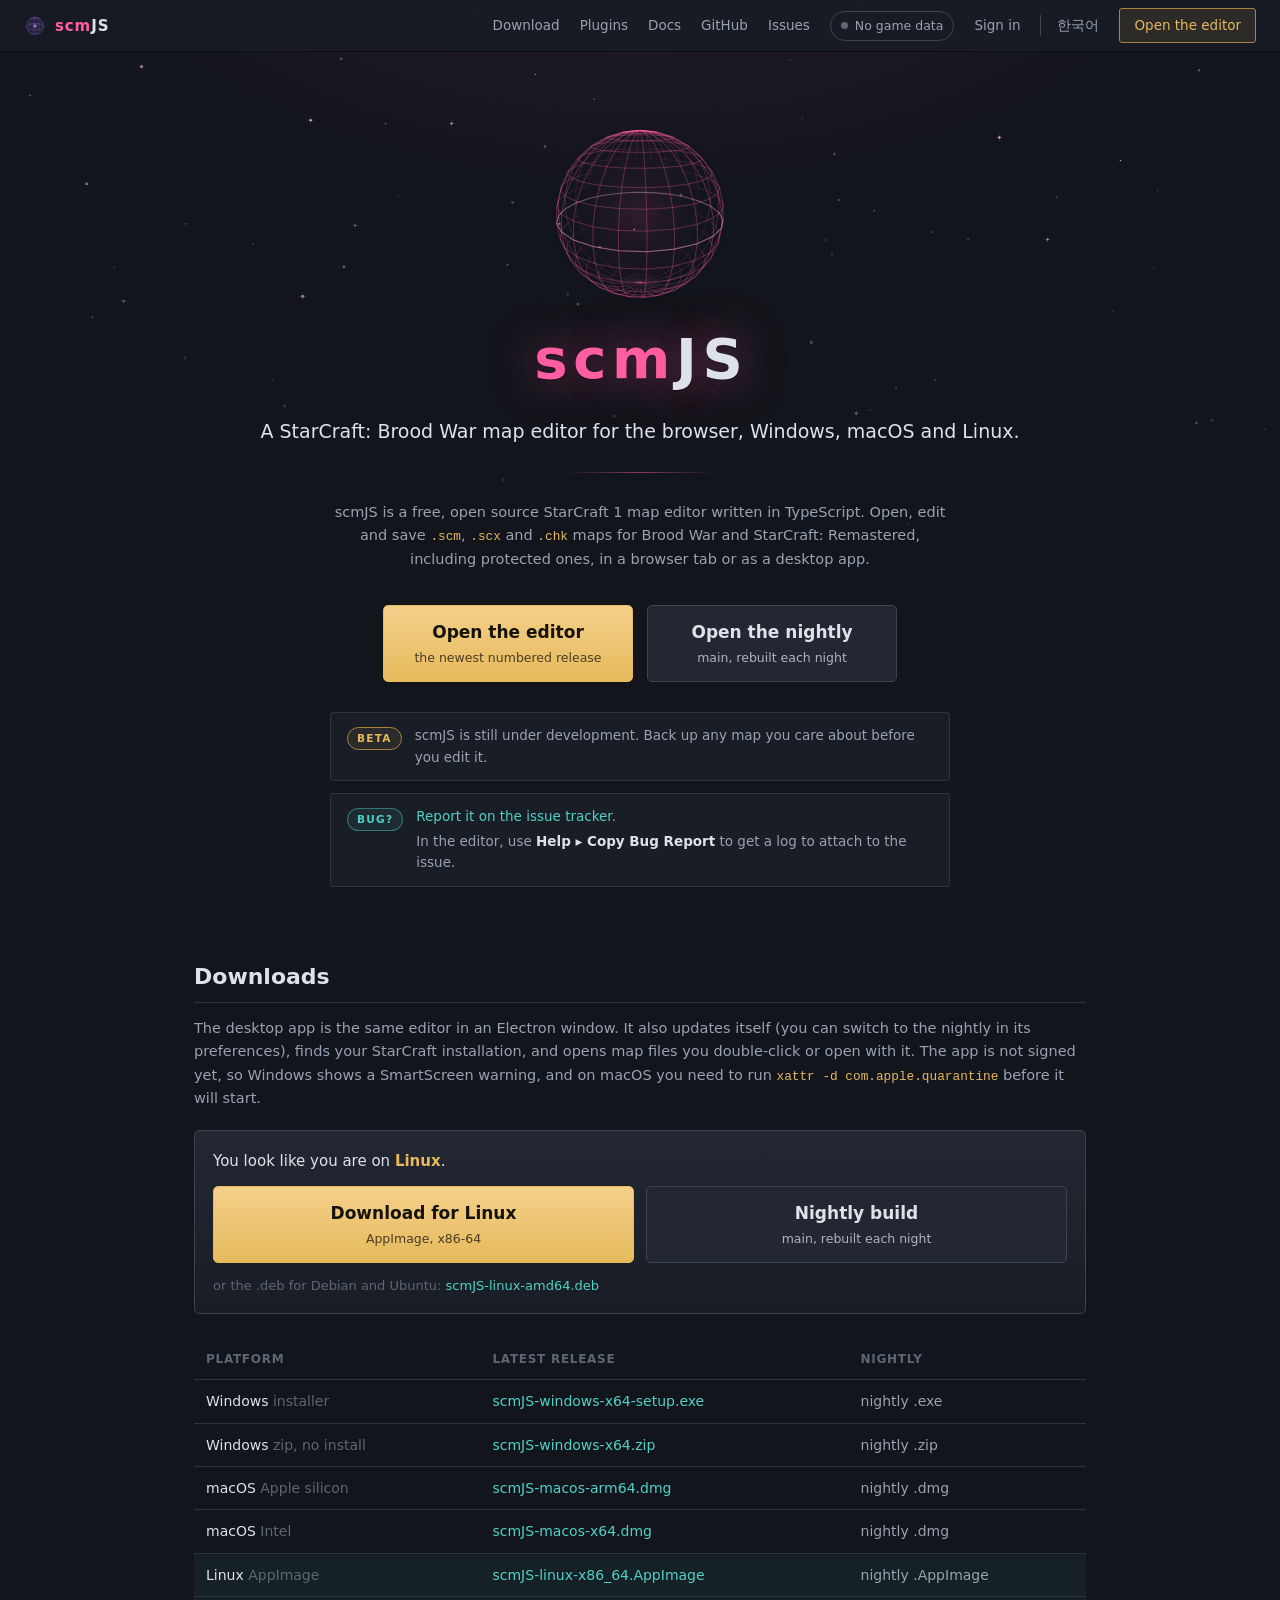
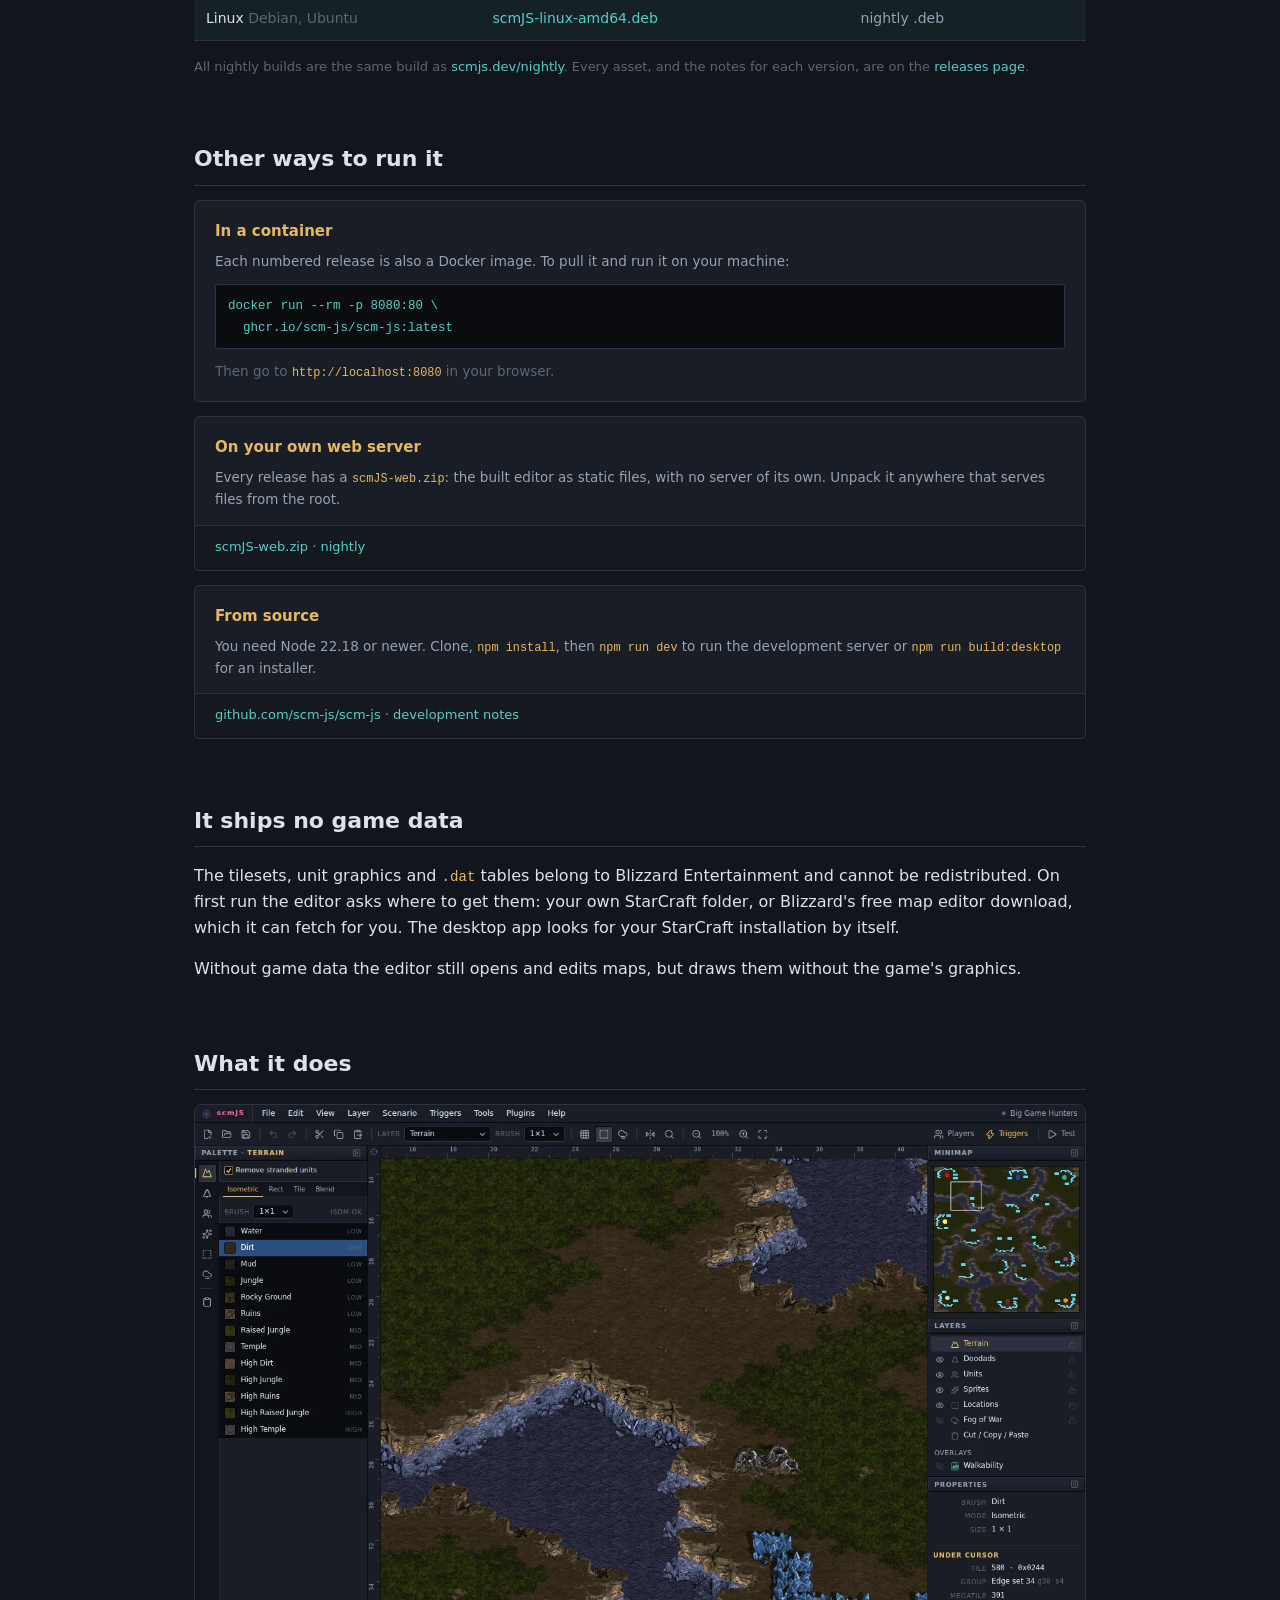
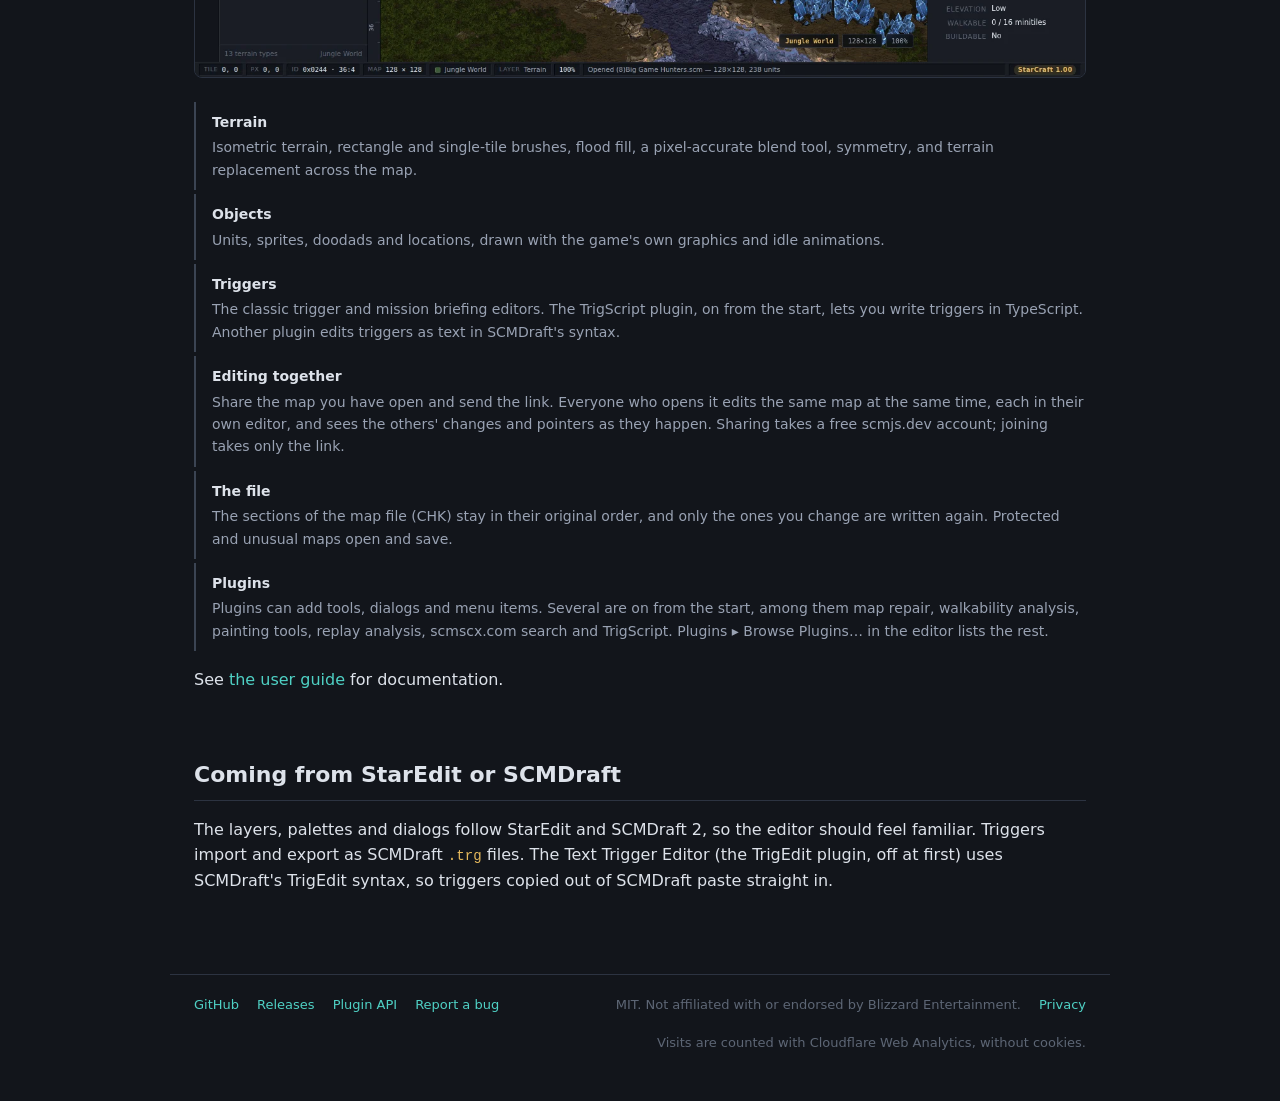
==== index.html @ ccb4b410 "Plugins page: current default list; close the bug note's span Co-Authored-By: Claude Opus 5.5 <norep" ====
<!doctype html>
<html lang="en">
  <head>
    <meta charset="utf-8" />
    <meta name="viewport" content="width=device-width, initial-scale=1" />
    <title>scmJS — StarCraft: Brood War map editor for the browser, Windows, macOS and Linux</title>
    <meta
      name="description"
      content="A free, open source StarCraft and Brood War map editor that runs in the browser and on Windows, macOS and Linux. Opens .scm, .scx and .chk files, including protected maps, and saves maps the game will play."
    />
    <link rel="canonical" href="https://scmjs.dev/" />
    <link rel="alternate" hreflang="en" href="https://scmjs.dev/" />
    <link rel="alternate" hreflang="ko" href="https://scmjs.dev/ko/" />
    <link rel="alternate" hreflang="x-default" href="https://scmjs.dev/" />
    <script src="lang.js" defer></script>
    <script src="header.js" defer></script>
    <link rel="icon" href="favicon.svg" type="image/svg+xml" />
    <link rel="stylesheet" href="styles.css" />
    <script src="globe.js" defer></script>
    <meta property="og:site_name" content="scmJS" />
    <meta property="og:title" content="scmJS — a StarCraft: Brood War map editor" />
    <meta
      property="og:description"
      content="A free, open source StarCraft and Brood War map editor, in the browser or as a desktop app for Windows, macOS and Linux."
    />
    <meta property="og:type" content="website" />
    <meta property="og:locale" content="en_US" />
    <meta property="og:locale:alternate" content="ko_KR" />
    <meta property="og:url" content="https://scmjs.dev/" />
    <meta property="og:image" content="https://scmjs.dev/images/og.jpg" />
    <meta property="og:image:width" content="1200" />
    <meta property="og:image:height" content="630" />
    <meta property="og:image:alt" content="The scmJS editor with a Jungle World map open: the terrain palette, the map, the minimap and the layer list." />
    <meta name="twitter:card" content="summary_large_image" />
    <script type="application/ld+json">
      {
        "@context": "https://schema.org",
        "@type": "SoftwareApplication",
        "name": "scmJS",
        "description": "A StarCraft and Brood War map editor that runs in the browser and on Windows, macOS and Linux.",
        "url": "https://scmjs.dev/",
        "applicationCategory": "DesignApplication",
        "operatingSystem": "Windows, macOS, Linux, Web browser",
        "downloadUrl": "https://scmjs.dev/#download",
        "installUrl": "https://scmjs.dev/editor/",
        "screenshot": "https://scmjs.dev/images/editor.webp",
        "license": "https://opensource.org/licenses/MIT",
        "isAccessibleForFree": true,
        "offers": { "@type": "Offer", "price": "0", "priceCurrency": "USD" },
        "sameAs": ["https://github.com/scm-js/scm-js"]
      }
    </script>
    <!-- Cloudflare Web Analytics: visits and referrers, no cookies. -->
    <script type="module" src="https://static.cloudflareinsights.com/beacon.min.js" data-cf-beacon='{"token": "4f6f300eb17c49e8b16331e1e96f6b2a"}'></script>
    <!-- Our own visit count: no cookies, no identifier (see privacy.html, section 1). -->
    <script defer src="/_e.js"></script>
  </head>
  <body>
    <!-- Shared with plugins.html and the two ko/ pages; keep the four in step. -->
    <nav class="topbar">
      <a class="topbar-mark" href="/">
        <img src="logo.svg" alt="" width="22" height="22" />
        <span>scm<span>JS</span></span>
      </a>
      <div class="topbar-links">
        <a href="#download">Download</a>
        <a href="plugins.html">Plugins</a>
        <a href="https://docs.scmjs.dev">Docs</a>
        <a class="topbar-github" href="https://github.com/scm-js/scm-js">GitHub</a>
        <a class="topbar-issues" href="https://github.com/scm-js/scm-js/issues">Issues</a>
        <a class="lang-switch" href="/ko/" lang="ko" hreflang="ko" data-lang="ko">한국어</a>
        <a class="topbar-cta" href="/editor/"
          >Open the editor</a
        >
      </div>
    </nav>
    <!-- The splash screen's drifting starfield, across the top of the page behind the mark and
         the wordmark; globe.js paints it into the same loop that turns the globe. -->
    <canvas class="stars" id="stars" hidden aria-hidden="true"></canvas>
    <header class="hero">
      <div class="globe">
        <!-- The About dialog's turning wireframe; globe.js swaps the flat mark out for it. -->
        <canvas id="globe" hidden aria-hidden="true"></canvas>
        <img
          class="globe-fallback"
          src="logo.svg"
          alt=""
          width="180"
          height="180"
        />
      </div>
      <p class="wordmark">scm<span>JS</span></p>

      <h1 class="tagline">
        A StarCraft: Brood War map editor for the browser, Windows, macOS and
        Linux.
      </h1>
      <div class="rule"></div>
      <p class="sub">
        scmJS is a free, open source StarCraft 1 map editor written in
        TypeScript. Open, edit and save <code>.scm</code>, <code>.scx</code>
        and <code>.chk</code> maps for Brood War and StarCraft: Remastered,
        including protected ones, in a browser tab or as a desktop app.
      </p>

      <div class="launch">
        <a class="btn primary" href="/editor/">
          <span class="btn-main">Open the editor</span>
          <span class="btn-note" id="stable-note"
            >the newest numbered release</span
          >
        </a>
        <a class="btn" href="https://scmjs.dev/nightly/">
          <span class="btn-main">Open the nightly</span>
          <span class="btn-note" id="nightly-note"
            >main, rebuilt each night</span
          >
        </a>
      </div>

      <p class="beta">
        <span class="beta-chip">Beta</span>
        scmJS is still under development. Back up any map you care about
        before you edit it.
      </p>

      <p class="beta bugs">
        <span class="beta-chip bugs-chip">Bug?</span>
        <span>
          <span class="bugs-lead"
            ><a href="https://github.com/scm-js/scm-js/issues/new"
              >Report it on the issue tracker</a
            >.</span
          >
          In the editor, use <strong>Help ▸ Copy Bug Report</strong> to get a log to attach to the issue.
        </span>
      </p>
    </header>

    <main>
      <section id="download">
        <h2>Downloads</h2>
        <p class="lede">
          The desktop app is the same editor in an Electron window. It also
          updates itself (you can switch to the nightly in its preferences),
          finds your StarCraft installation, and opens map files you
          double-click or open with it. The app is not signed yet, so Windows
          shows a SmartScreen warning, and on macOS you need to run
          <code>xattr -d com.apple.quarantine</code> before it will start.
        </p>

        <!-- globe.js aside, this is the one thing on the page JavaScript builds:
             the visitor's own platform is not knowable from the markup. -->
        <div class="pick" id="pick" hidden></div>

        <table class="downloads">
          <thead>
            <tr>
              <th>Platform</th>
              <th>
                Latest release<span class="col-when" id="col-stable"></span>
              </th>
              <th>Nightly<span class="col-when" id="col-nightly"></span></th>
            </tr>
          </thead>
          <tbody>
            <tr data-os="windows">
              <th scope="row">Windows <span class="dim">installer</span></th>
              <td>
                <a
                  href="https://github.com/scm-js/scm-js/releases/latest/download/scmJS-windows-x64-setup.exe"
                  >scmJS-windows-x64-setup.exe</a
                >
              </td>
              <td>
                <a
                  href="https://github.com/scm-js/scm-js/releases/download/nightly/scmJS-windows-x64-setup.exe"
                  >nightly .exe</a
                >
              </td>
            </tr>
            <tr data-os="windows">
              <th scope="row">
                Windows <span class="dim">zip, no install</span>
              </th>
              <td>
                <a
                  href="https://github.com/scm-js/scm-js/releases/latest/download/scmJS-windows-x64.zip"
                  >scmJS-windows-x64.zip</a
                >
              </td>
              <td>
                <a
                  href="https://github.com/scm-js/scm-js/releases/download/nightly/scmJS-windows-x64.zip"
                  >nightly .zip</a
                >
              </td>
            </tr>
            <tr data-os="macos">
              <th scope="row">macOS <span class="dim">Apple silicon</span></th>
              <td>
                <a
                  href="https://github.com/scm-js/scm-js/releases/latest/download/scmJS-macos-arm64.dmg"
                  >scmJS-macos-arm64.dmg</a
                >
              </td>
              <td>
                <a
                  href="https://github.com/scm-js/scm-js/releases/download/nightly/scmJS-macos-arm64.dmg"
                  >nightly .dmg</a
                >
              </td>
            </tr>
            <tr data-os="macos">
              <th scope="row">macOS <span class="dim">Intel</span></th>
              <td>
                <a
                  href="https://github.com/scm-js/scm-js/releases/latest/download/scmJS-macos-x64.dmg"
                  >scmJS-macos-x64.dmg</a
                >
              </td>
              <td>
                <a
                  href="https://github.com/scm-js/scm-js/releases/download/nightly/scmJS-macos-x64.dmg"
                  >nightly .dmg</a
                >
              </td>
            </tr>
            <tr data-os="linux">
              <th scope="row">Linux <span class="dim">AppImage</span></th>
              <td>
                <a
                  href="https://github.com/scm-js/scm-js/releases/latest/download/scmJS-linux-x86_64.AppImage"
                  >scmJS-linux-x86_64.AppImage</a
                >
              </td>
              <td>
                <a
                  href="https://github.com/scm-js/scm-js/releases/download/nightly/scmJS-linux-x86_64.AppImage"
                  >nightly .AppImage</a
                >
              </td>
            </tr>
            <tr data-os="linux">
              <th scope="row">Linux <span class="dim">Debian, Ubuntu</span></th>
              <td>
                <a
                  href="https://github.com/scm-js/scm-js/releases/latest/download/scmJS-linux-amd64.deb"
                  >scmJS-linux-amd64.deb</a
                >
              </td>
              <td>
                <a
                  href="https://github.com/scm-js/scm-js/releases/download/nightly/scmJS-linux-amd64.deb"
                  >nightly .deb</a
                >
              </td>
            </tr>
          </tbody>
        </table>

        <p class="note">
          All nightly builds are the same build as
          <a href="https://scmjs.dev/nightly/">scmjs.dev/nightly</a
          >. Every asset, and the notes for each version, are on the
          <a href="https://github.com/scm-js/scm-js/releases">releases page</a>.
        </p>
      </section>

      <section id="other">
        <h2>Other ways to run it</h2>
        <div class="cards">
          <article class="card">
            <div class="card-main">
              <h3>In a container</h3>
              <p>
                Each numbered release is also a Docker image. To pull it and
                run it on your machine:
              </p>
              <pre><code>docker run --rm -p 8080:80 \
  ghcr.io/scm-js/scm-js:latest</code></pre>
              <p class="dim">
                Then go to <code>http://localhost:8080</code> in your browser.
              </p>
            </div>
          </article>
          <article class="card">
            <div class="card-main">
              <h3>On your own web server</h3>
              <p>
                Every release has a <code>scmJS-web.zip</code>: the built
                editor as static files, with no server of its own. Unpack it
                anywhere that serves files from the root.
              </p>
            </div>
            <div class="card-aside">
              <p>
                <a
                  href="https://github.com/scm-js/scm-js/releases/latest/download/scmJS-web.zip"
                  >scmJS-web.zip</a
                >
                ·
                <a
                  href="https://github.com/scm-js/scm-js/releases/download/nightly/scmJS-web.zip"
                  >nightly</a
                >
              </p>
            </div>
          </article>
          <article class="card">
            <div class="card-main">
              <h3>From source</h3>
              <p>
                You need Node 22.18 or newer. Clone, <code>npm install</code>,
                then <code>npm run dev</code> to run the development server or
                <code>npm run build:desktop</code> for an installer.
              </p>
            </div>
            <div class="card-aside">
              <p>
                <a href="https://github.com/scm-js/scm-js"
                  >github.com/scm-js/scm-js</a
                >
                ·
                <a href="https://docs.scmjs.dev/development/"
                  >development notes</a
                >
              </p>
            </div>
          </article>
        </div>
      </section>

      <section id="graphics">
        <h2>It ships no game data</h2>
        <p>
          The tilesets, unit graphics and <code>.dat</code> tables belong to
          Blizzard Entertainment and cannot be redistributed. On first run the
          editor asks where to get them: your own StarCraft folder, or
          Blizzard's free map editor download, which it can fetch for you. The
          desktop app looks for your StarCraft installation by itself.
        </p>
        <p>
          Without game data the editor still opens and edits maps, but
          draws them without the game's graphics.
        </p>
      </section>

      <section id="what">
        <h2>What it does</h2>
        <figure class="shot">
          <img
            src="images/editor.webp"
            alt="The scmJS editor with Big Game Hunters open on the Terrain layer: the terrain palette on the left, the map in the middle, the minimap, layer list and properties on the right."
            width="1400"
            height="900"
            loading="lazy"
          />
        </figure>
        <ul class="features">
          <li>
            <strong>Terrain</strong> Isometric terrain, rectangle and
            single-tile brushes, flood fill, a pixel-accurate blend tool,
            symmetry, and terrain replacement across the map.
          </li>
          <li>
            <strong>Objects</strong> Units, sprites, doodads and locations,
            drawn with the game's own graphics and idle animations.
          </li>
          <li>
            <strong>Triggers</strong> The classic trigger and mission briefing
            editors. The TrigScript plugin, on from the start, lets you write
            triggers in TypeScript. Another plugin edits triggers as text in
            SCMDraft's syntax.
          </li>
          <li>
            <strong>Editing together</strong> Share the map you have open and
            send the link. Everyone who opens it edits the same map at the same
            time, each in their own editor, and sees the others' changes and
            pointers as they happen. Sharing takes a free scmjs.dev account;
            joining takes only the link.
          </li>
          <li>
            <strong>The file</strong> The sections of the map file (CHK) stay
            in their original order, and only the ones you change are written
            again. Protected and unusual maps open and save.
          </li>
          <li>
            <strong>Plugins</strong> Plugins can add tools, dialogs and menu
            items. Several are on from the start, among them map repair,
            walkability analysis, painting tools, replay analysis, scmscx.com
            search and TrigScript. Plugins ▸ Browse Plugins… in the editor
            lists the rest.
          </li>
        </ul>
        <p>
          See <a href="https://docs.scmjs.dev/guide/">the user guide</a>
          for documentation.
        </p>
      </section>

      <section id="coming-from">
        <h2>Coming from StarEdit or SCMDraft</h2>
        <p>
          The layers, palettes and dialogs follow StarEdit and SCMDraft 2, so
          the editor should feel familiar. Triggers import and export as
          SCMDraft <code>.trg</code> files. The Text Trigger Editor (the
          TrigEdit plugin, off at first) uses SCMDraft's TrigEdit syntax, so
          triggers copied out of SCMDraft paste straight in.
        </p>
      </section>
    </main>

    <footer>
      <a href="https://github.com/scm-js/scm-js">GitHub</a>
      <a href="https://github.com/scm-js/scm-js/releases">Releases</a>
      <a href="https://docs.scmjs.dev/api/">Plugin API</a>
      <a href="https://github.com/scm-js/scm-js/issues">Report a bug</a>
      <span class="dim"
        >MIT. Not affiliated with or endorsed by Blizzard Entertainment.</span
      >
      <a href="privacy.html">Privacy</a>
      <span class="dim">Visits are counted with Cloudflare Web Analytics, without cookies.</span>
    </footer>

    <script>
      // Three enhancements over markup that already works without them: the card offering the
      // visitor's own platform, the version and date beside the launch buttons, and the matching
      // rows marked in the table. Everything below is allowed to fail — the releases API is 60
      // requests an hour per IP for anonymous callers, and every link on this page is a plain
      // href that never needs it.
      (function () {
        var STABLE =
          "https://github.com/scm-js/scm-js/releases/latest/download/";
        var NIGHTLY =
          "https://github.com/scm-js/scm-js/releases/download/nightly/";

        // One recommended file per platform with the other build of the same release beside it;
        // the table under the card stays the full list.
        var PLATFORMS = {
          windows: {
            name: "Windows",
            file: "scmJS-windows-x64-setup.exe",
            what: "installer, 64-bit",
            alt: {
              text: "or the zip that needs no installing",
              file: "scmJS-windows-x64.zip",
            },
          },
          macos: {
            name: "macOS",
            file: "scmJS-macos-arm64.dmg",
            what: "Apple silicon",
            alt: {
              text: "or the build for an Intel Mac",
              file: "scmJS-macos-x64.dmg",
            },
          },
          linux: {
            name: "Linux",
            file: "scmJS-linux-x86_64.AppImage",
            what: "AppImage, x86-64",
            alt: {
              text: "or the .deb for Debian and Ubuntu",
              file: "scmJS-linux-amd64.deb",
            },
          },
        };

        function platform() {
          var p =
            (navigator.userAgentData && navigator.userAgentData.platform) ||
            navigator.platform ||
            "";
          var ua = navigator.userAgent || "";
          if (/win/i.test(p) || /Windows/.test(ua)) return "windows";
          if (/mac/i.test(p) || /Mac OS X/.test(ua))
            return /iPhone|iPad/.test(ua) ? null : "macos";
          if (/linux/i.test(p) || /Linux/.test(ua))
            return /Android/.test(ua) ? null : "linux";
          return null;
        }

        var os = platform();
        var card = document.getElementById("pick");
        var spec = os && PLATFORMS[os];

        function draw() {
          card.innerHTML =
            '<div class="pick-head">You look like you are on <strong>' +
            spec.name +
            "</strong>.</div>" +
            '<div class="pick-actions">' +
            '<a class="btn primary" href="' +
            STABLE +
            spec.file +
            '"><span class="btn-main">Download for ' +
            spec.name +
            '</span><span class="btn-note" id="pick-stable-note">' +
            spec.what +
            "</span></a>" +
            '<a class="btn" href="' +
            NIGHTLY +
            spec.file +
            '"><span class="btn-main">Nightly build</span>' +
            '<span class="btn-note" id="pick-nightly-note">main, rebuilt each night</span></a>' +
            "</div>" +
            '<p class="pick-alt">' +
            spec.alt.text +
            ': <a href="' +
            STABLE +
            spec.alt.file +
            '">' +
            spec.alt.file +
            "</a></p>";
          card.hidden = false;
        }

        if (spec) {
          draw();
          var rows = document.querySelectorAll("tr[data-os='" + os + "']");
          for (var i = 0; i < rows.length; i++) rows[i].classList.add("mine");

          // An Intel Mac and an Apple silicon one report the same platform string; only Chromium
          // will say which, and only when asked for it. Safari cannot, so the default stays the
          // Apple silicon build with the Intel one named beside it.
          if (
            os === "macos" &&
            navigator.userAgentData &&
            navigator.userAgentData.getHighEntropyValues
          ) {
            navigator.userAgentData
              .getHighEntropyValues(["architecture"])
              .then(function (hints) {
                if (hints.architecture !== "x86") return;
                spec = {
                  name: "macOS",
                  file: "scmJS-macos-x64.dmg",
                  what: "Intel",
                  alt: {
                    text: "or the build for Apple silicon",
                    file: "scmJS-macos-arm64.dmg",
                  },
                };
                draw();
                version();
              })
              .catch(function () {});
          }
        }

        function note(id, text) {
          var n = document.getElementById(id);
          if (n) n.textContent = text;
        }

        function date(when) {
          return new Date(when).toLocaleDateString(undefined, {
            year: "numeric",
            month: "short",
            day: "numeric",
          });
        }

        // A numbered release is published once, so `published_at` is its date. The nightly
        // is one long-lived release whose assets are replaced in place, which leaves
        // `published_at` frozen at the day the tag was first cut — the newest asset upload
        // is the only field that moves with the build.
        function built(rel) {
          var newest = 0;
          (rel.assets || []).forEach(function (a) {
            var t = Date.parse(a.updated_at || a.created_at);
            if (t > newest) newest = t;
          });
          return newest || rel.published_at;
        }

        function release(ref) {
          return fetch(
            "https://api.github.com/repos/scm-js/scm-js/releases/" + ref,
          ).then(function (r) {
            return r.ok ? r.json() : Promise.reject(r.status);
          });
        }

        var latest = release("latest");
        var nightly = release("tags/nightly");

        function version() {
          latest
            .then(function (rel) {
              note(
                "stable-note",
                rel.tag_name + " · " + date(rel.published_at),
              );
              note("col-stable", rel.tag_name + " · " + date(rel.published_at));
              if (spec)
                note("pick-stable-note", rel.tag_name + " · " + spec.what);
            })
            .catch(function () {
              /* the buttons already say what they are */
            });
          nightly
            .then(function (rel) {
              note("nightly-note", "built " + date(built(rel)));
              note("pick-nightly-note", "built " + date(built(rel)));
              note("col-nightly", "built " + date(built(rel)));
            })
            .catch(function () {});
        }

        version();
      })();
    </script>
  </body>
</html>
---- styles.css ----
/* The editor's own dark console palette (scm-js/scm-js, src/styles/tokens.css): StarCraft's
   gold and teal as the two accents, with the app mark's violet kept for the mark itself. */

:root {
  --bg-0: #0a0c10;
  --bg-1: #12151b;
  --bg-2: #191d25;
  --bg-3: #222732;
  --bg-4: #2b313e;
  --border: #2c3341;
  --border-strong: #3b4453;
  --text: #dde2ea;
  --text-dim: #99a2b3;
  --text-faint: #5d6675;
  --text-inverse: #16130a;
  --gold: #e6b95c;
  --gold-hi: #f4d08a;
  --gold-dim: #a9853c;
  --teal: #4fd1c5;
  --violet: #a06cf0;
  --font-ui: "Inter", "Segoe UI", system-ui, -apple-system, Roboto, Helvetica, Arial, sans-serif;
  --font-mono: "Cascadia Mono", "JetBrains Mono", ui-monospace, Consolas, Menlo, monospace;
  --radius: 3px;
  --radius-lg: 5px;
  --wrap: 940px;
  color-scheme: dark;
}

* { box-sizing: border-box; }

body {
  margin: 0;
  background: var(--bg-1);
  color: var(--text);
  font: 16px/1.6 var(--font-ui);
  /* The splash screen's own pink glow, once, behind the mark — the app is deliberately
     off-theme there and in the About dialog, and the mark on this page is that same drawing. */
  background-image: radial-gradient(900px 520px at 50% -160px, rgba(255, 95, 162, 0.11), transparent 70%);
  background-repeat: no-repeat;
}

code { font-family: var(--font-mono); font-size: 0.88em; color: var(--gold); }
a { color: var(--teal); text-decoration: none; }
a:hover { text-decoration: underline; }

/* ── hero ───────────────────────────────────────────────── */

/* The splash screen's own starfield (drawStars in the editor's starfield.ts), drifting behind the
   mark and the wordmark. Full viewport width rather than a child of the 940px .hero, so the field
   has no visible edges, and masked away well before the launch buttons: the sky belongs to the
   hero, not behind the downloads table. The pink glow on body sits under it and is what a reader
   with no JavaScript gets on its own. */
.stars {
  position: absolute;
  top: 0;
  left: 0;
  width: 100%;
  height: 560px;
  pointer-events: none;
  -webkit-mask-image: linear-gradient(180deg, #000 42%, transparent 100%);
  mask-image: linear-gradient(180deg, #000 42%, transparent 100%);
}

/* The sky is positioned and the hero is not, so without a layer of its own the hero's text would
   be painted under it rather than over. */
.hero {
  position: relative;
  z-index: 1;
  max-width: var(--wrap);
  margin: 0 auto;
  padding: 72px 24px 8px;
  text-align: center;
}

/* The canvas paints its own halo (drawSphereGlow); the flat mark, which is only there until
   globe.js runs or for a reader with no JavaScript, needs one from CSS. */
.globe canvas,
.globe img {
  display: block;
  margin: 0 auto;
  width: 180px;
  height: 180px;
}
.globe img { filter: drop-shadow(0 0 34px rgba(255, 95, 162, 0.35)); }

/* The About dialog's wordmark (.about-app-name in the editor's dialogs.css): pink "scm", the
   chrome's own colour for "JS", and its three-layer glow with the radii scaled for 56px from
   the 30px it is drawn at there. The one departure is the tracking: the dialog's 0.14em is
   drawn at 30px inside a narrow frame, and at 56px across a wide page the same figure reads
   as gappy, so it comes down to 0.10em. Letter-spacing is added after the last letter too, so
   a centred line sits half of it to the left; the indent puts that back. The home page draws it
   as .wordmark, a paragraph, so that its h1 can be the line that says what the editor is. */
h1,
.wordmark {
  margin: 10px 0 0;
  text-indent: 0.05em;
  font-size: 56px;
  font-weight: 800;
  letter-spacing: 0.10em;
  color: #ff5fa2;
  text-shadow:
    0 0 44px rgba(255, 95, 162, 0.5),
    0 0 110px rgba(255, 95, 162, 0.15),
    0 1px 0 rgba(0, 0, 0, 0.6);
}
h1 span,
.wordmark span { color: var(--text); }

/* .about-rule from the editor's dialogs.css — the same fading pink hairline, widened from its
   80px in proportion to the type it sits under. The bottom margin collapses against the
   tagline's 12px top margin, so the figure below is the gap you get, not an addition to it. */
.rule {
  width: 150px;
  height: 1px;
  margin: 26px auto 28px;
  background: linear-gradient(90deg, transparent, rgba(255, 95, 162, 0.5), transparent);
}

.tagline {
  margin: 12px auto 0;
  /* Room for the home page's one-line description (about 760px at 19px), with some to spare
     for a wider system font. */
  max-width: 820px;
  font-size: 19px;
  color: var(--text);
}
/* The home page's h1, so none of the wordmark's h1 look. */
.hero h1.tagline {
  font-weight: 400;
  line-height: inherit;
  letter-spacing: normal;
  text-indent: 0;
  text-shadow: none;
}

.shot { margin: 0 0 24px; }
.shot img {
  display: block;
  width: 100%;
  height: auto;
  border: 1px solid var(--border);
  border-radius: 8px;
}

.sub {
  margin: 14px auto 0;
  max-width: 620px;
  font-size: 14.5px;
  color: var(--text-dim);
}

.launch {
  display: flex;
  flex-wrap: wrap;
  gap: 14px;
  justify-content: center;
  margin: 34px 0 0;
}

.btn {
  display: block;
  min-width: 250px;
  padding: 13px 26px;
  border: 1px solid var(--border-strong);
  border-radius: var(--radius-lg);
  background: var(--bg-3);
  color: var(--text);
  text-align: center;
}
.btn:hover { background: var(--bg-4); text-decoration: none; }

.btn.primary {
  border-color: var(--gold);
  background: linear-gradient(180deg, var(--gold-hi), var(--gold));
  color: var(--text-inverse);
}
.btn.primary:hover { background: var(--gold-hi); }

.btn-main { display: block; font-size: 17px; font-weight: 600; }
.btn-note { display: block; margin-top: 2px; font-size: 12.5px; opacity: 0.75; }

/* Not a warning: the chip says what the thing is, and the box is the same quiet panel the
   cards below use. Nothing on the page is coloured for alarm. */
.beta {
  display: flex;
  align-items: flex-start;
  gap: 13px;
  margin: 30px auto 0;
  max-width: 620px;
  padding: 12px 16px;
  border: 1px solid var(--border);
  border-radius: var(--radius);
  background: var(--bg-2);
  font-size: 13.5px;
  color: var(--text-dim);
  text-align: left;
}
/* The menu paths a bug report is collected from, lifted out of the dimmed prose around them. */
.beta strong { color: var(--text); font-weight: 600; }

/* The same banner one step quieter, on its own line under the beta notice: teal rather than
   gold, because it asks for something instead of warning about something. */
.beta.bugs { margin-top: 12px; }
/* The ask on its own line, the collecting instructions under it. */
.bugs-lead { display: block; margin-bottom: 3px; }
.beta-chip.bugs-chip {
  border-color: rgba(79, 209, 197, 0.45);
  background: rgba(79, 209, 197, 0.08);
  color: var(--teal);
}

.beta-chip {
  flex: none;
  margin-top: 2px;
  padding: 2px 9px;
  border: 1px solid var(--gold-dim);
  border-radius: 999px;
  background: rgba(230, 185, 92, 0.08);
  color: var(--gold);
  font-size: 10.5px;
  font-weight: 700;
  letter-spacing: 0.12em;
  text-transform: uppercase;
}

/* ── top bar ────────────────────────────────────────────── */

/* The editor's own menu bar: --bg-2 raised a step above the page, a --bg-0 hairline under it
   and a highlight along the top edge. Translucent because it is sticky — the hero's glow and
   the page keep showing through it — with the solid colour underneath for a browser with no
   backdrop-filter. */
.topbar {
  position: sticky;
  top: 0;
  z-index: 10;
  display: flex;
  align-items: center;
  gap: 18px;
  padding: 0 24px;
  height: 52px;
  background: var(--bg-2);
  background: rgba(25, 29, 37, 0.82);
  backdrop-filter: blur(12px) saturate(130%);
  -webkit-backdrop-filter: blur(12px) saturate(130%);
  border-bottom: 1px solid var(--bg-0);
  box-shadow: 0 1px 0 var(--line-hi) inset;
}
.topbar-mark {
  display: flex;
  align-items: center;
  gap: 9px;
  color: #ff5fa2;
  font-size: 15px;
  font-weight: 700;
  letter-spacing: 0.06em;
}
.topbar-mark:hover { text-decoration: none; }
.topbar-mark span span { color: var(--text); }
.topbar-links {
  display: flex;
  align-items: center;
  gap: 20px;
  margin-left: auto;
  font-size: 13.5px;
}
.topbar-links a { color: var(--text-dim); }
.topbar-links a:hover { color: var(--text); text-decoration: none; }
.topbar-links a.is-here { color: var(--gold); }
.topbar-cta {
  padding: 6px 14px;
  white-space: nowrap;
  border: 1px solid var(--gold-dim);
  border-radius: var(--radius);
  background: rgba(230, 185, 92, 0.1);
  color: var(--gold) !important;
}
.topbar-cta:hover { background: rgba(230, 185, 92, 0.18); }

/* ── plugins page ───────────────────────────────────────── */

.page-head { margin-top: 48px; }
.page-title {
  margin: 0 0 12px;
  font-size: 34px;
  font-weight: 650;
  letter-spacing: -0.01em;
  color: var(--text);
}
.page-head .lede { max-width: 720px; font-size: 15px; }

.plugin-list {
  display: grid;
  grid-template-columns: repeat(auto-fill, minmax(330px, 1fr));
  gap: 14px;
}
.plugin {
  display: flex;
  flex-direction: column;
  padding: 16px 18px 0;
  border: 1px solid var(--border);
  border-radius: var(--radius-lg);
  background: var(--bg-2);
  font-size: 13.5px;
  color: var(--text-dim);
}
/* The five a fresh editor already has, marked the way the editor marks them. */
.plugin.is-default { border-color: var(--border-strong); }
.plugin.is-default .pl-badge { border-color: var(--gold-dim); color: var(--gold); }
.plugin > p { margin: 0 0 14px; flex: 1; }
.pl-head { display: flex; align-items: center; gap: 11px; margin-bottom: 10px; }
.pl-icon { width: 26px; height: 26px; flex: none; }
.pl-emoji { font-size: 21px; line-height: 26px; text-align: center; }
.pl-name { min-width: 0; }
.pl-name h3 { margin: 0; font-size: 15px; color: var(--text); }
.pl-version { font-size: 11.5px; color: var(--text-faint); }
.pl-badge {
  flex: none;
  margin-left: auto;
  padding: 2px 8px;
  border: 1px solid var(--border-strong);
  border-radius: 999px;
  color: var(--text-faint);
  font-size: 10px;
  font-weight: 700;
  letter-spacing: 0.08em;
  text-transform: uppercase;
}
.pl-foot {
  display: flex;
  align-items: center;
  gap: 12px;
  margin: 0 -18px;
  padding: 9px 18px 10px;
  border-top: 1px solid var(--border);
  background: rgba(0, 0, 0, 0.18);
  border-radius: 0 0 var(--radius-lg) var(--radius-lg);
  font-size: 12px;
}
.pl-tags { display: flex; flex-wrap: wrap; gap: 6px; min-width: 0; }
.pl-tag {
  padding: 1px 7px;
  border: 1px solid var(--border);
  border-radius: 999px;
  color: var(--text-faint);
  font-size: 10.5px;
}
.pl-links { margin-left: auto; white-space: nowrap; }

/* ── sections ───────────────────────────────────────────── */

main { max-width: var(--wrap); margin: 0 auto; padding: 0 24px; }

section { margin: 64px 0; }

h2 {
  margin: 0 0 14px;
  padding-bottom: 8px;
  border-bottom: 1px solid var(--border);
  font-size: 22px;
  font-weight: 600;
}

h3 { margin: 0 0 8px; font-size: 15px; font-weight: 600; color: var(--gold); }

.lede { margin: 0 0 20px; color: var(--text-dim); font-size: 14.5px; }
.note { margin: 16px 0 0; color: var(--text-faint); font-size: 13px; }
.dim { color: var(--text-faint); font-weight: 400; }

/* ── downloads ──────────────────────────────────────────── */

/* The card the script builds for the visitor's own platform. It reuses the hero's .btn, so
   the primary download here and "Open the editor" up there are visibly the same offer. */
.pick {
  margin: 0 0 26px;
  padding: 18px 18px 16px;
  border: 1px solid var(--border-strong);
  border-radius: var(--radius-lg);
  background: linear-gradient(180deg, var(--bg-3), var(--bg-2));
}
.pick-head { margin-bottom: 13px; font-size: 15px; color: var(--text); }
.pick-head strong { color: var(--gold); font-weight: 600; }
.pick-actions { display: flex; flex-wrap: wrap; gap: 12px; }
.pick-actions .btn { min-width: 230px; flex: 1 1 230px; }
.pick-alt { margin: 13px 0 0; font-size: 13px; color: var(--text-faint); }

.downloads {
  width: 100%;
  border-collapse: collapse;
  font-size: 14px;
}
.downloads th,
.downloads td {
  padding: 10px 12px;
  border-bottom: 1px solid var(--border);
  text-align: left;
  vertical-align: baseline;
}
.downloads thead th {
  color: var(--text-faint);
  font-size: 12px;
  font-weight: 600;
  text-transform: uppercase;
  letter-spacing: 0.06em;
}
/* What each column is currently offering, under its heading. Empty until the releases API
   answers, and in its own case rather than the heading's capitals. */
.col-when {
  display: block;
  margin-top: 3px;
  color: var(--text-dim);
  font-size: 11.5px;
  font-weight: 400;
  letter-spacing: 0;
  text-transform: none;
}
.col-when:empty { display: none; }
.downloads tbody th { font-weight: 500; white-space: nowrap; }
.downloads td:last-child a { color: var(--text-dim); }
.downloads tr.mine { background: rgba(79, 209, 197, 0.06); }
.downloads tr.mine tbody th { color: var(--text); }

/* ── cards ──────────────────────────────────────────────── */

/* Stacked, one card per row. Each is a heading and its explanation on the left with the
   command or the links on the right, so a full-width card is not a mostly empty band. */
.cards {
  display: flex;
  flex-direction: column;
  gap: 14px;
}

.card {
  padding: 18px 20px;
  border: 1px solid var(--border);
  border-radius: var(--radius-lg);
  background: var(--bg-2);
  font-size: 13.5px;
  color: var(--text-dim);
}
.card h3 { margin: 0 0 8px; }
.card p { margin: 0 0 10px; }
.card p:last-child { margin-bottom: 0; }
.card pre { margin: 12px 0; }
/* The links and file names sit along the bottom of the card, under a hairline, rather than in
   a second column beside the prose. */
.card-aside {
  margin: 14px -20px -18px;
  padding: 11px 20px 12px;
  border-top: 1px solid var(--border);
  background: rgba(0, 0, 0, 0.18);
  border-radius: 0 0 var(--radius-lg) var(--radius-lg);
  font-size: 13px;
}
.card-aside p { margin: 0; }

pre {
  margin: 0 0 10px;
  padding: 10px 12px;
  overflow-x: auto;
  border: 1px solid var(--border);
  border-radius: var(--radius);
  background: var(--bg-0);
}
pre code { color: var(--teal); font-size: 12.5px; }

/* ── features ───────────────────────────────────────────── */

.features { margin: 0; padding: 0; list-style: none; }
.features li {
  padding: 9px 0 9px 16px;
  border-left: 2px solid var(--border-strong);
  margin-bottom: 4px;
  font-size: 14px;
  color: var(--text-dim);
}
.features strong {
  display: block;
  margin-bottom: 3px;
  color: var(--text);
  font-weight: 600;
}

/* ── footer ─────────────────────────────────────────────── */

footer {
  max-width: var(--wrap);
  margin: 80px auto 0;
  padding: 20px 24px 48px;
  border-top: 1px solid var(--border);
  display: flex;
  flex-wrap: wrap;
  gap: 18px;
  align-items: center;
  font-size: 13px;
}
footer .dim { margin-left: auto; }

@media (max-width: 620px) {
  .topbar { gap: 12px; padding: 0 14px; }
  .topbar-links { gap: 14px; font-size: 13px; }
  /* No room for the button beside four links, and the hero's own buttons are right there. */
  .topbar-cta { display: none; }
  /* A shorter hero, so the sky fades out over the same part of it. */
  .stars { height: 440px; }
  .plugin-list { grid-template-columns: 1fr; }
  .hero { padding-top: 40px; }
  .rule { width: 110px; }
  h1, .wordmark { font-size: 40px; text-shadow: 0 0 32px rgba(255, 95, 162, 0.5), 0 0 78px rgba(255, 95, 162, 0.15), 0 1px 0 rgba(0, 0, 0, 0.6); }
  .globe canvas, .globe img { width: 132px; height: 132px; }
  .btn { min-width: 100%; }
  .card-aside { margin: 12px -14px -14px; padding: 10px 14px 11px; }
  .pick { padding: 14px; }
  .pick-actions .btn { min-width: 100%; }
  .downloads { font-size: 13px; }
  .downloads th, .downloads td { padding: 9px 6px; }
  footer .dim { margin-left: 0; }
}

/* ── languages ──────────────────────────────────────────── */

/* The language switch in the top bar: the other language's own name, never a flag — flag
   emoji show as bare letters on Windows, and English has no one flag. */
/* The two live items header.js puts in the bar: the game data this browser holds, and the
   account. Neither is in the HTML, so a page without the script has neither. */
.topbar-links a.topbar-data {
  display: flex;
  align-items: center;
  gap: 7px;
  padding: 4px 10px;
  border: 1px solid var(--border-strong);
  border-radius: 999px;
  font-size: 12.5px;
  white-space: nowrap;
}
.topbar-data-dot {
  width: 7px;
  height: 7px;
  border-radius: 50%;
  background: var(--text-faint);
}
.topbar-data[data-state="download"] .topbar-data-dot { background: var(--teal); }
.topbar-data[data-state="own"] .topbar-data-dot { background: var(--gold); }
.topbar-data[data-state="own"] { color: var(--text); }

.topbar-account { position: relative; }
.topbar-account-button {
  padding: 0;
  border: 0;
  background: none;
  color: var(--text-dim);
  font: inherit;
  cursor: pointer;
  max-width: 160px;
  overflow: hidden;
  text-overflow: ellipsis;
  white-space: nowrap;
}
.topbar-account-button:hover,
.topbar-account-button[aria-expanded="true"] { color: var(--text); }
.topbar-account-menu {
  position: absolute;
  top: calc(100% + 12px);
  right: 0;
  z-index: 20;
  min-width: 190px;
  padding: 6px;
  border: 1px solid var(--border-strong);
  border-radius: var(--radius);
  background: var(--bg-2);
  box-shadow: 0 10px 30px rgba(0, 0, 0, 0.5);
}
.topbar-account-menu:empty { display: none; }
.topbar-account-item {
  display: block;
  width: 100%;
  padding: 7px 10px;
  border: 0;
  border-radius: 3px;
  background: none;
  color: var(--text) !important;
  font: inherit;
  text-align: left;
  white-space: nowrap;
  cursor: pointer;
}
.topbar-account-item:hover { background: var(--bg-4); text-decoration: none; }
.topbar-account-note {
  margin: 4px 0 0;
  padding: 7px 10px;
  max-width: 240px;
  color: var(--text-dim);
  font-size: 12.5px;
  line-height: 1.45;
}

.topbar-links a.lang-switch {
  padding-left: 16px;
  border-left: 1px solid var(--border-strong);
}

/* Korean pages. Hangul breaks between any two syllables unless told otherwise, which splits
   words across lines; keep-all breaks only at spaces, the way Korean is set. Segoe UI and Inter
   have no Hangul, so the Korean faces come right after them and the browser falls through to
   them glyph by glyph — Latin text keeps the site's face. */
html:lang(ko) {
  --font-ui: "Inter", "Segoe UI", "Apple SD Gothic Neo", "Malgun Gothic", "Noto Sans KR",
    system-ui, -apple-system, Roboto, Helvetica, Arial, sans-serif;
}
html:lang(ko) body {
  line-height: 1.75;
  word-break: keep-all;
  overflow-wrap: break-word;
}

/* The one-line offer of the Korean page, shown once to a browser that asks for Korean
   (lang.js) and never again after either choice. */
.lang-suggest {
  position: relative;
  z-index: 2;
  display: flex;
  align-items: center;
  justify-content: center;
  gap: 14px;
  padding: 8px 44px 8px 16px;
  background: var(--bg-2);
  border-bottom: 1px solid var(--border);
  font-size: 13.5px;
  color: var(--text-dim);
  word-break: keep-all;
}
.lang-suggest button {
  position: absolute;
  right: 10px;
  top: 50%;
  transform: translateY(-50%);
  padding: 2px 8px;
  border: 0;
  background: none;
  color: var(--text-faint);
  font: inherit;
  font-size: 18px;
  cursor: pointer;
}
.lang-suggest button:hover { color: var(--text); }

@media (max-width: 620px) {
  .topbar-links a.lang-switch { padding-left: 12px; }
  /* Seven links do not fit a phone's width; GitHub and the issue tracker are in the footer too. */
  .topbar-links a.topbar-github,
  .topbar-links a.topbar-issues { display: none; }
  /* On a phone the data item is its dot alone; the label is in its title, and one tap away. */
  .topbar-data-label { display: none; }
  .topbar-links a.topbar-data { padding: 6px; }
}

/* The privacy page's counting switch. */
.count-switch { display: flex; align-items: center; gap: 12px; flex-wrap: wrap; }
.count-switch .btn { display: inline-block; min-width: 0; padding: 8px 16px; font: inherit; cursor: pointer; }
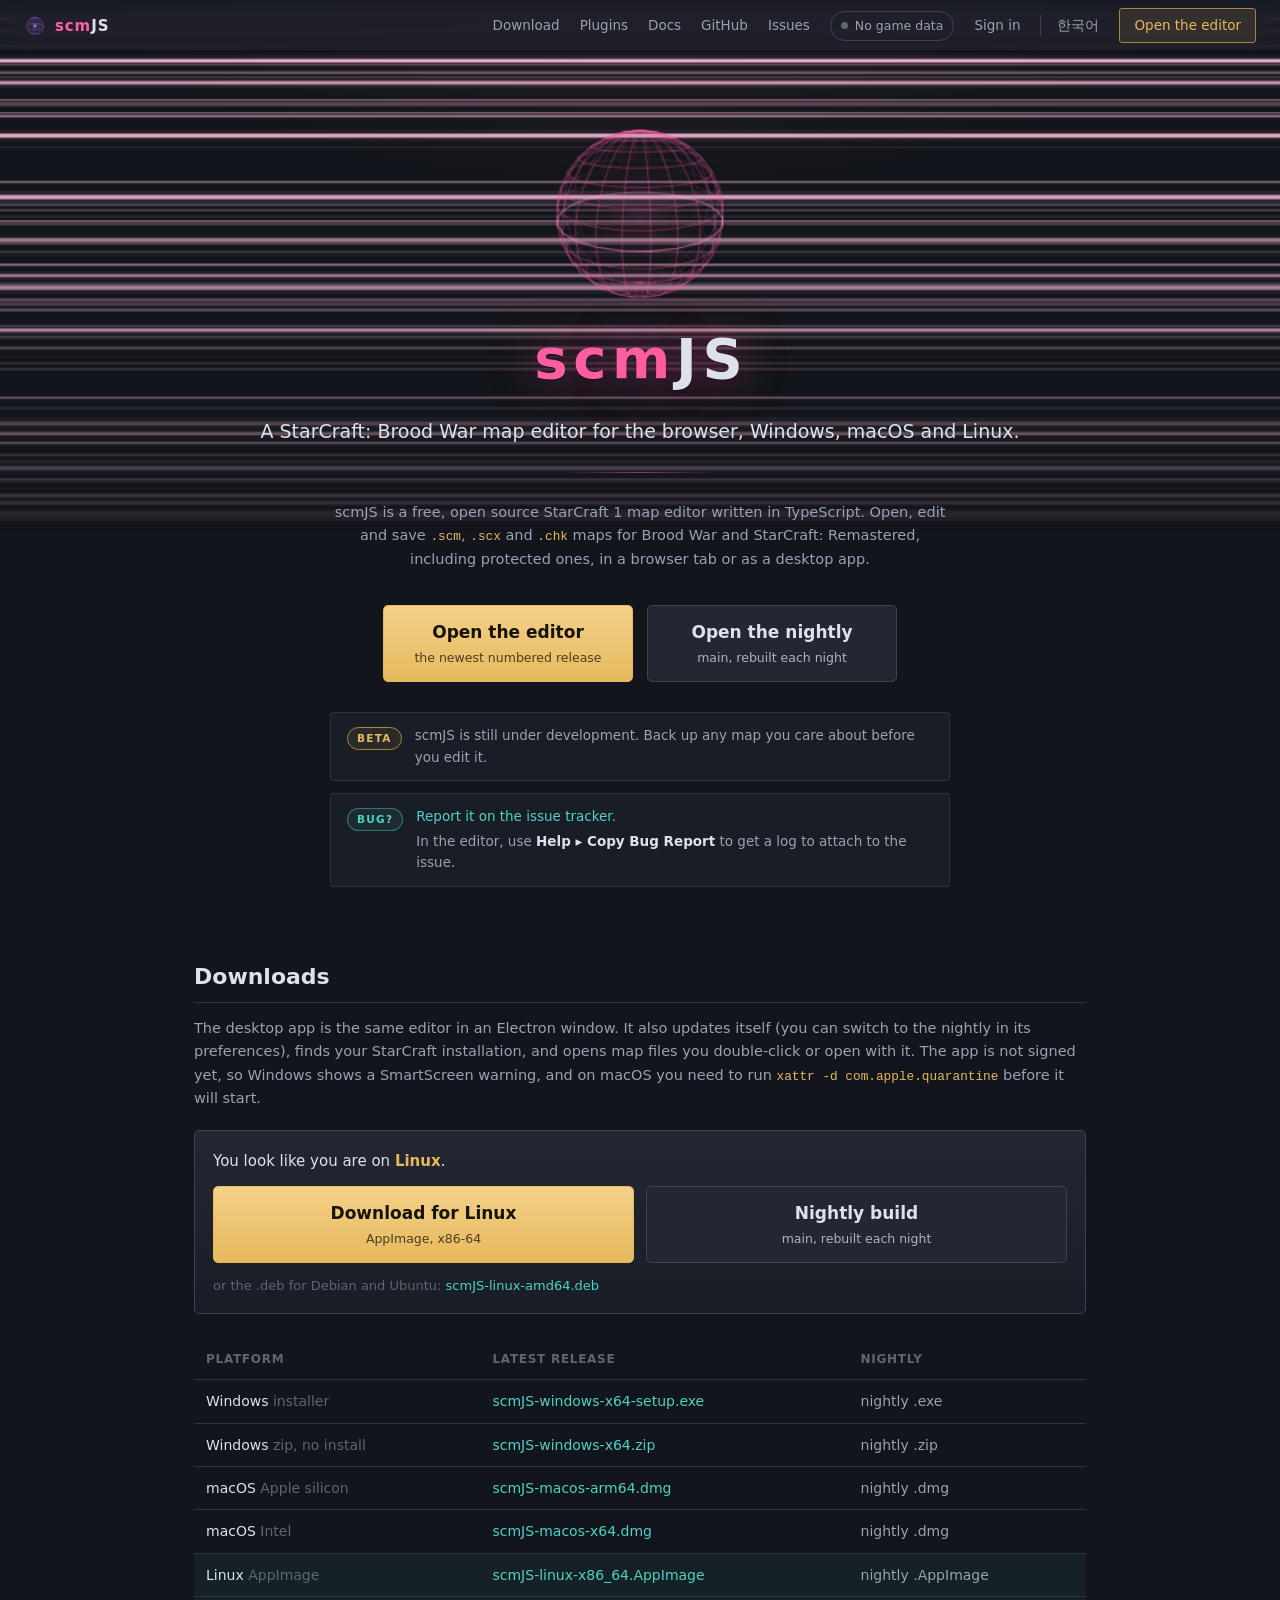
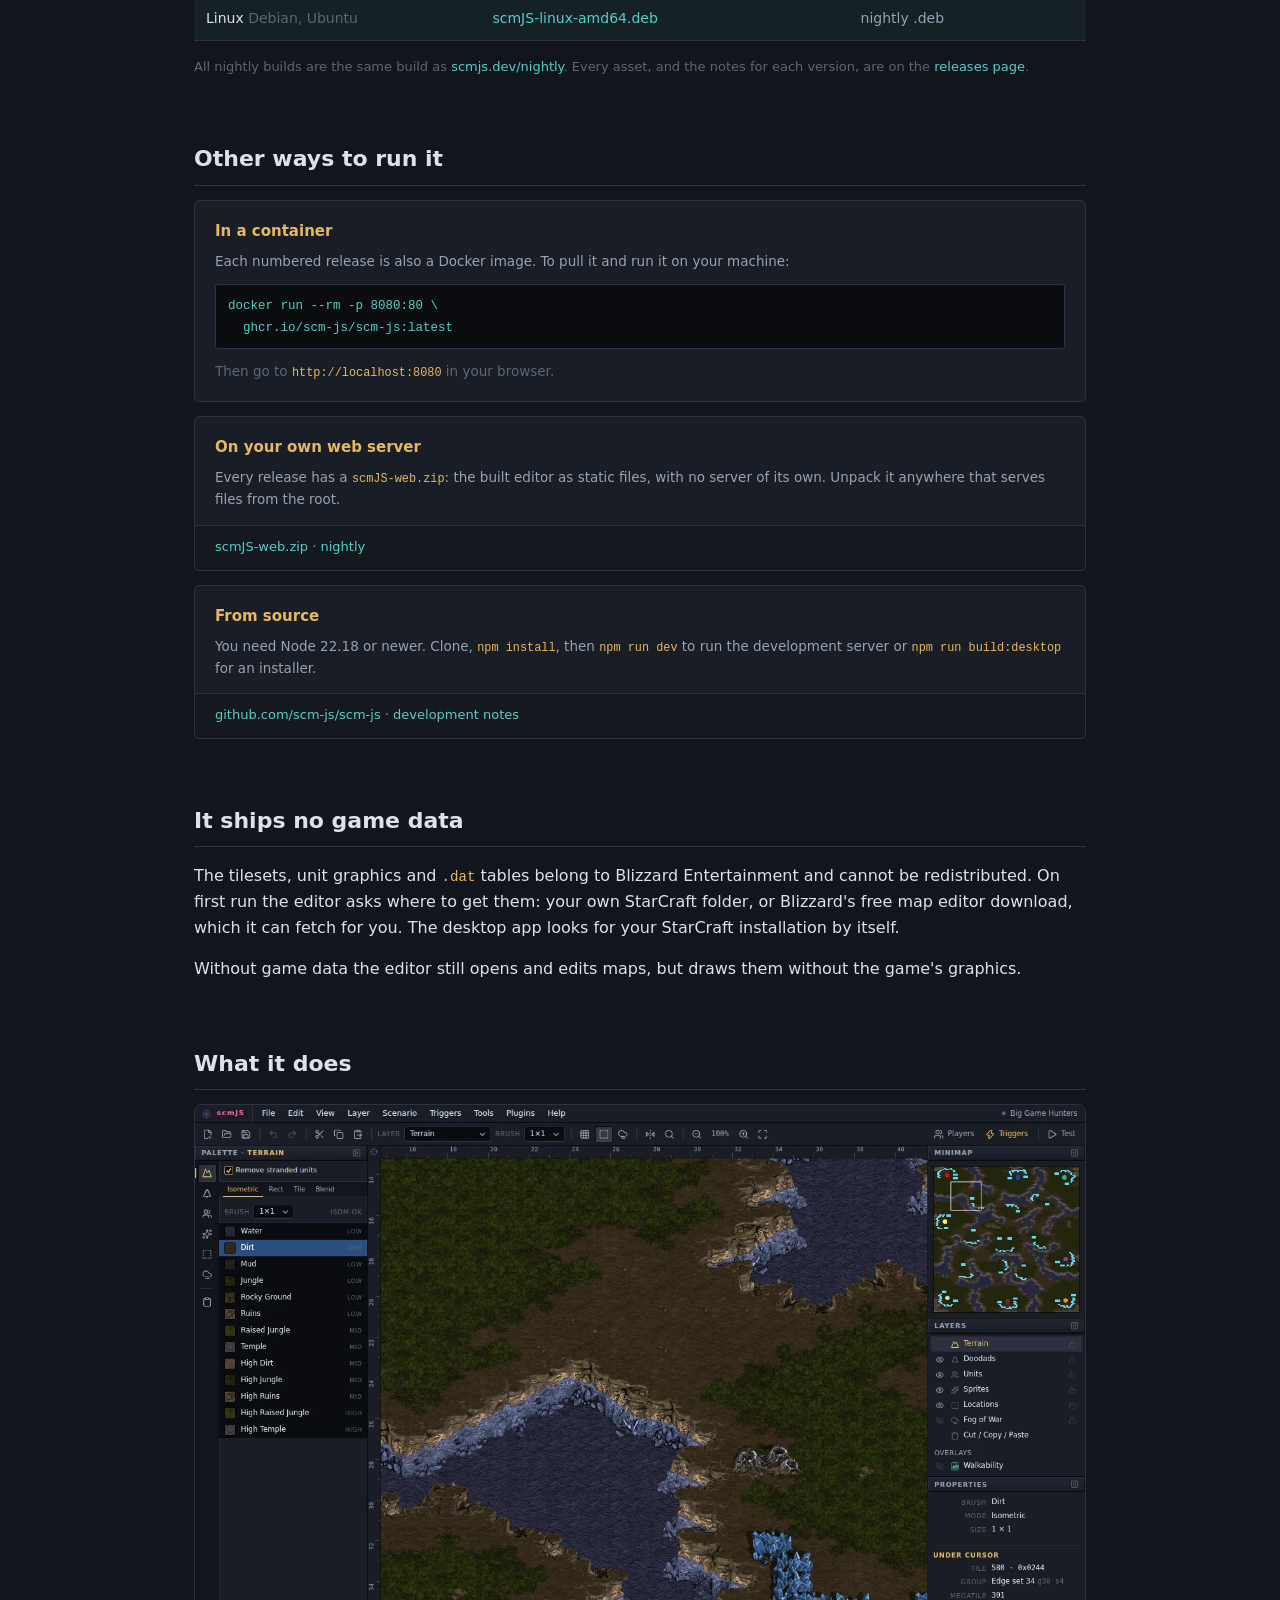
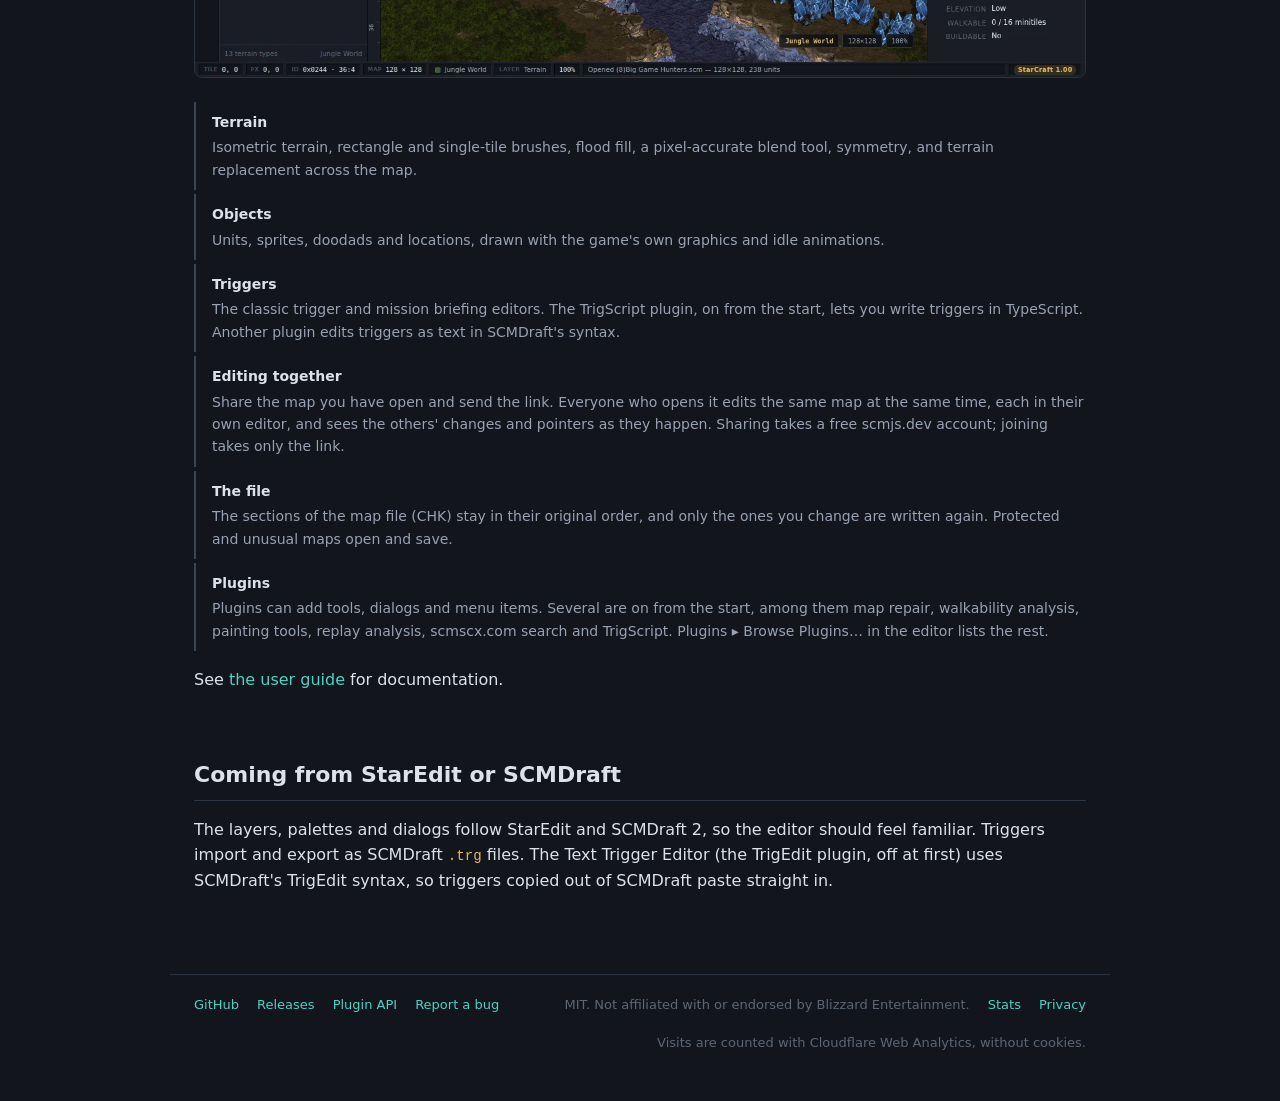
==== commit 92dca4e6: "The numbers page at /stats/, and the privacy page says what it shows stats/index.html (and ko/stats/" ====
--- a/index.html
+++ b/index.html
@@ -419,6 +419,7 @@
       <span class="dim"
         >MIT. Not affiliated with or endorsed by Blizzard Entertainment.</span
       >
+      <a href="stats/">Stats</a>
       <a href="privacy.html">Privacy</a>
       <span class="dim">Visits are counted with Cloudflare Web Analytics, without cookies.</span>
     </footer>
--- a/styles.css
+++ b/styles.css
@@ -656,3 +656,88 @@
 /* The privacy page's counting switch. */
 .count-switch { display: flex; align-items: center; gap: 12px; flex-wrap: wrap; }
 .count-switch .btn { display: inline-block; min-width: 0; padding: 8px 16px; font: inherit; cursor: pointer; }
+
+/* ── The numbers page (stats/) ───────────────────────────── */
+
+/* Made in gold and opened in teal: darker steps of the site's two accents, chosen to clear the
+   lightness band, the chroma floor and colour-blind separation on --bg-2 (worst adjacent
+   ΔE 14.3, deutan). Single-series charts are teal. The size grid is teal in five steps, faint
+   to bright, since more reads as brighter on a dark page. */
+.stats-page {
+  --st-made: #b5891f;
+  --st-opened: #2fa89c;
+  --st-track: var(--bg-3);
+}
+.stats-page section { margin: 56px 0; }
+.stats-page h3 { margin: 0 0 12px; font-size: 14px; font-weight: 600; color: var(--text-dim); }
+.st-line { margin: 0 0 6px; font-size: 17px; color: var(--text); }
+.st-line:empty { display: none; }
+.stats-page .note + div, .stats-page .st-line + div { margin-top: 18px; }
+
+.st-filters { display: flex; flex-wrap: wrap; align-items: center; gap: 12px 18px; margin: 24px 0 28px; font-size: 13.5px; }
+.st-tabs { display: inline-flex; gap: 2px; padding: 2px; border: 1px solid var(--border); border-radius: var(--radius-lg); background: var(--bg-2); }
+.st-tab { padding: 5px 12px; border: 0; border-radius: var(--radius); background: none; color: var(--text-dim); font: inherit; font-size: 13.5px; cursor: pointer; }
+.st-tab:hover { color: var(--text); }
+.st-tab[aria-pressed="true"] { background: var(--bg-4); color: var(--text); }
+#st-sizes .st-tabs { margin-bottom: 14px; }
+#stats.is-redrawing { opacity: 0.6; }
+
+.st-tiles { display: grid; grid-template-columns: repeat(auto-fill, minmax(130px, 1fr)); gap: 12px; }
+.st-tile { display: flex; flex-direction: column; gap: 2px; padding: 14px 16px; border: 1px solid var(--border); border-radius: var(--radius-lg); background: var(--bg-2); }
+.st-tile-value { font-size: 26px; font-weight: 600; color: var(--text); line-height: 1.2; }
+.st-tile-label { font-size: 12.5px; color: var(--text-faint); }
+#st-mirror .st-tile, #st-keys .st-tile { max-width: 260px; margin-bottom: 18px; }
+
+.st-cols { display: grid; grid-template-columns: repeat(auto-fit, minmax(280px, 1fr)); gap: 28px 40px; }
+.st-cols + .st-cols { margin-top: 28px; }
+
+.st-bars { display: flex; flex-direction: column; gap: 6px; }
+.st-bar-row { display: grid; grid-template-columns: minmax(110px, 38%) 1fr; align-items: center; gap: 12px; font-size: 13.5px; }
+.st-bar-name { color: var(--text-dim); overflow-wrap: anywhere; }
+.st-bar-track { display: flex; align-items: center; gap: 8px; min-width: 0; }
+.st-bar { display: block; height: 14px; border-radius: 0 4px 4px 0; background: var(--st-opened); flex: none; max-width: calc(100% - 56px); }
+.st-bar-value { color: var(--text); font-variant-numeric: tabular-nums; white-space: nowrap; font-size: 12.5px; }
+.st-pair .st-bar-track { flex-direction: column; align-items: stretch; gap: 2px; }
+.st-pair-line { display: flex; align-items: center; gap: 8px; }
+.st-pair .st-bar { height: 10px; }
+.st-bar.is-made { background: var(--st-made); }
+.st-bar.is-opened { background: var(--st-opened); }
+
+.st-legend { display: flex; gap: 18px; margin-bottom: 8px; font-size: 12.5px; color: var(--text-dim); }
+.st-legend-item { display: inline-flex; align-items: center; gap: 6px; }
+.st-key { display: inline-block; width: 12px; height: 10px; border-radius: 2px; }
+.st-key-made { background: var(--st-made); }
+.st-key-opened { background: var(--st-opened); }
+
+.st-grid { display: inline-grid; gap: 2px; font-size: 11.5px; }
+.st-grid-head, .st-grid-corner { display: flex; align-items: center; justify-content: center; padding: 2px 6px; color: var(--text-faint); font-variant-numeric: tabular-nums; }
+.st-cell { display: block; aspect-ratio: 1; min-height: 22px; border-radius: 2px; background: var(--bg-2); }
+.st-cell.step-1 { background: #1f3b3c; }
+.st-cell.step-2 { background: #22575a; }
+.st-cell.step-3 { background: #267a78; }
+.st-cell.step-4 { background: #2fa89c; }
+.st-cell.step-5 { background: #4fd1c5; }
+.st-cell[tabindex]:hover, .st-cell[tabindex]:focus-visible { outline: 2px solid var(--text); outline-offset: 1px; }
+.st-ramp { display: flex; align-items: center; gap: 2px; margin-top: 10px; font-size: 12px; color: var(--text-faint); }
+.st-ramp span:first-child { margin-right: 8px; }
+.st-ramp .st-cell { width: 16px; min-height: 12px; aspect-ratio: auto; height: 12px; }
+
+.st-hours { display: grid; grid-template-columns: repeat(24, 1fr); gap: 2px; align-items: end; height: 140px; border-bottom: 1px solid var(--border); }
+.st-hour { display: flex; align-items: flex-end; height: 100%; }
+.st-hour-bar { display: block; width: 100%; max-width: 24px; margin: 0 auto; border-radius: 4px 4px 0 0; background: var(--st-opened); }
+.st-hour[tabindex]:hover .st-hour-bar, .st-hour[tabindex]:focus-visible .st-hour-bar { background: #4fd1c5; }
+.st-hour:focus-visible { outline: none; }
+.st-hours-axis { position: relative; height: 18px; font-size: 11.5px; color: var(--text-faint); font-variant-numeric: tabular-nums; }
+.st-hours-axis span { position: absolute; transform: translateX(-50%); top: 2px; }
+.st-hours-box .note { margin-top: 4px; }
+
+.st-tip { position: absolute; z-index: 5; display: flex; flex-direction: column; padding: 6px 10px; border: 1px solid var(--border-strong); border-radius: var(--radius); background: var(--bg-0); font-size: 12.5px; pointer-events: none; }
+.st-tip strong { color: var(--text); font-size: 14px; }
+.st-tip span { color: var(--text-dim); }
+
+.st-table { margin-top: 12px; font-size: 13px; }
+.st-table summary { color: var(--text-faint); cursor: pointer; }
+.st-table table { margin-top: 8px; border-collapse: collapse; }
+.st-table th, .st-table td { padding: 3px 16px 3px 0; text-align: left; border-bottom: 1px solid var(--border); font-weight: 400; }
+.st-table td { color: var(--text); font-variant-numeric: tabular-nums; }
+.st-table th { color: var(--text-dim); }
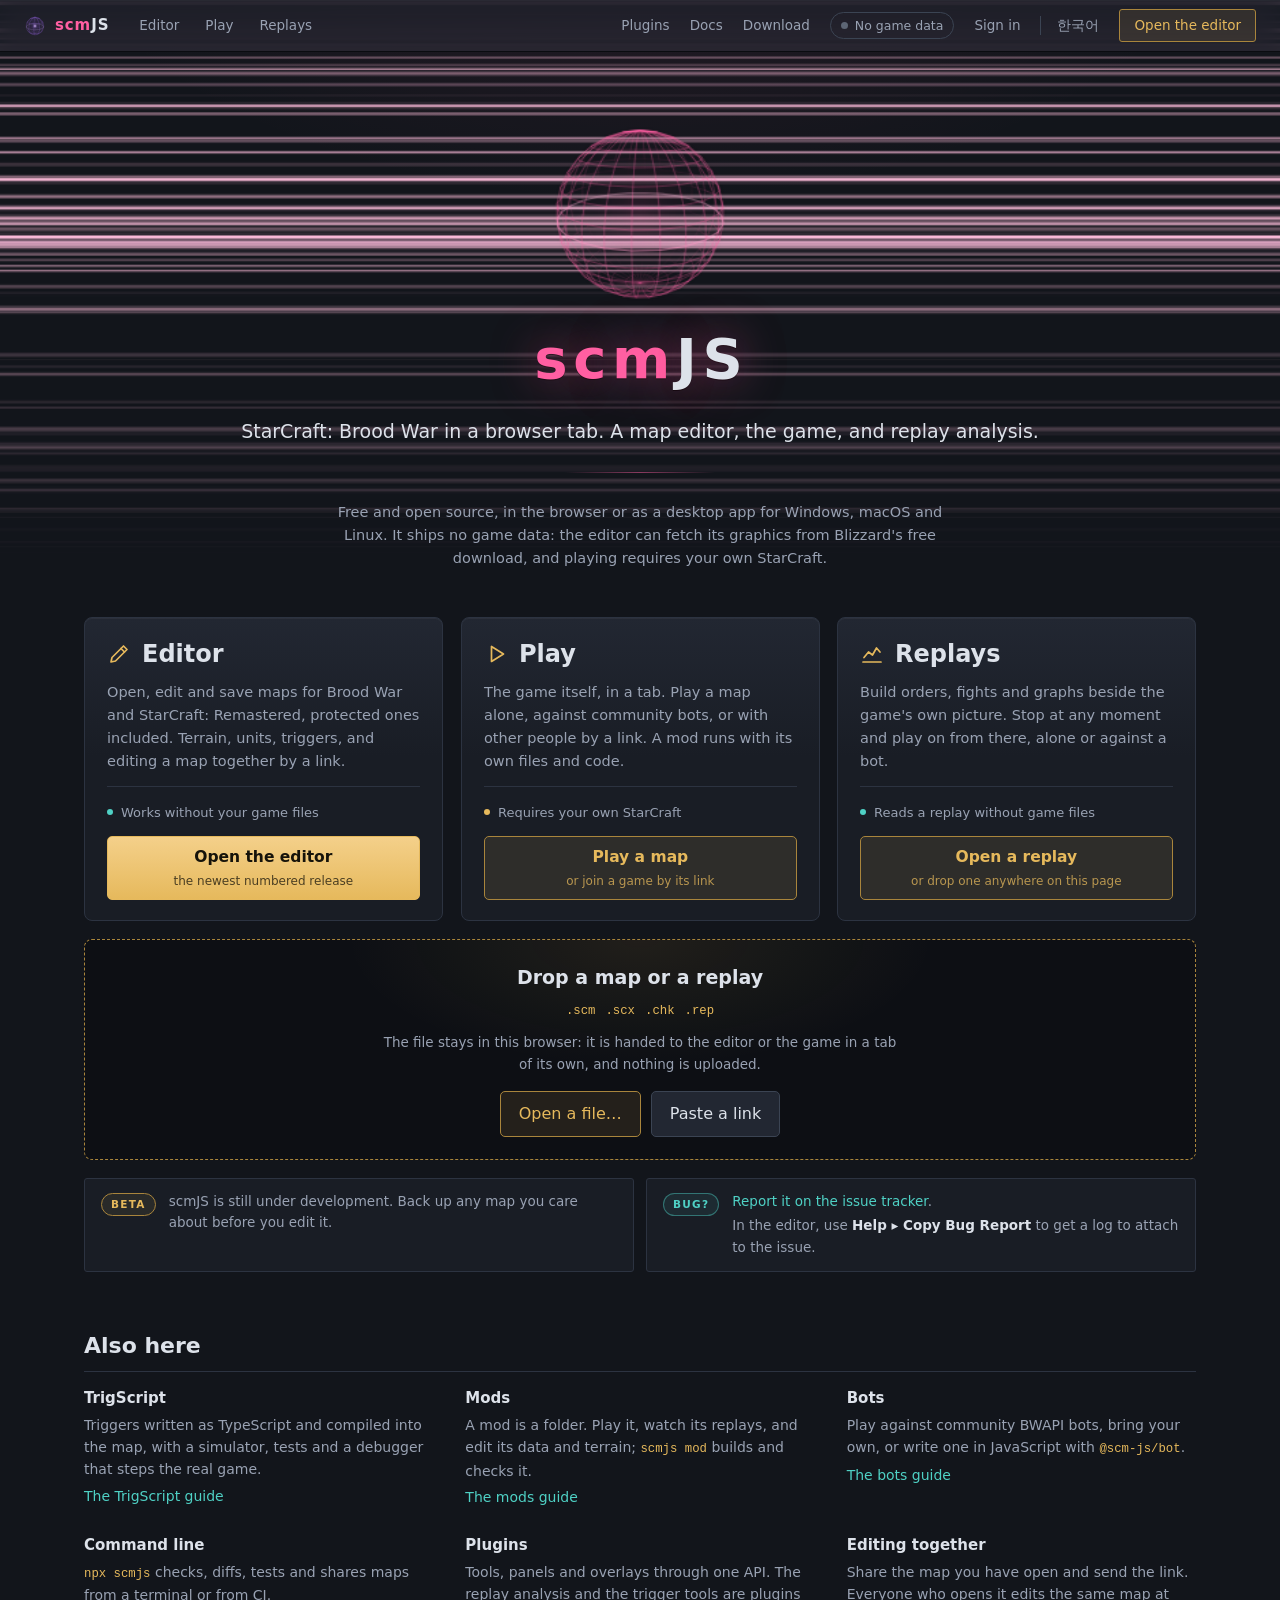
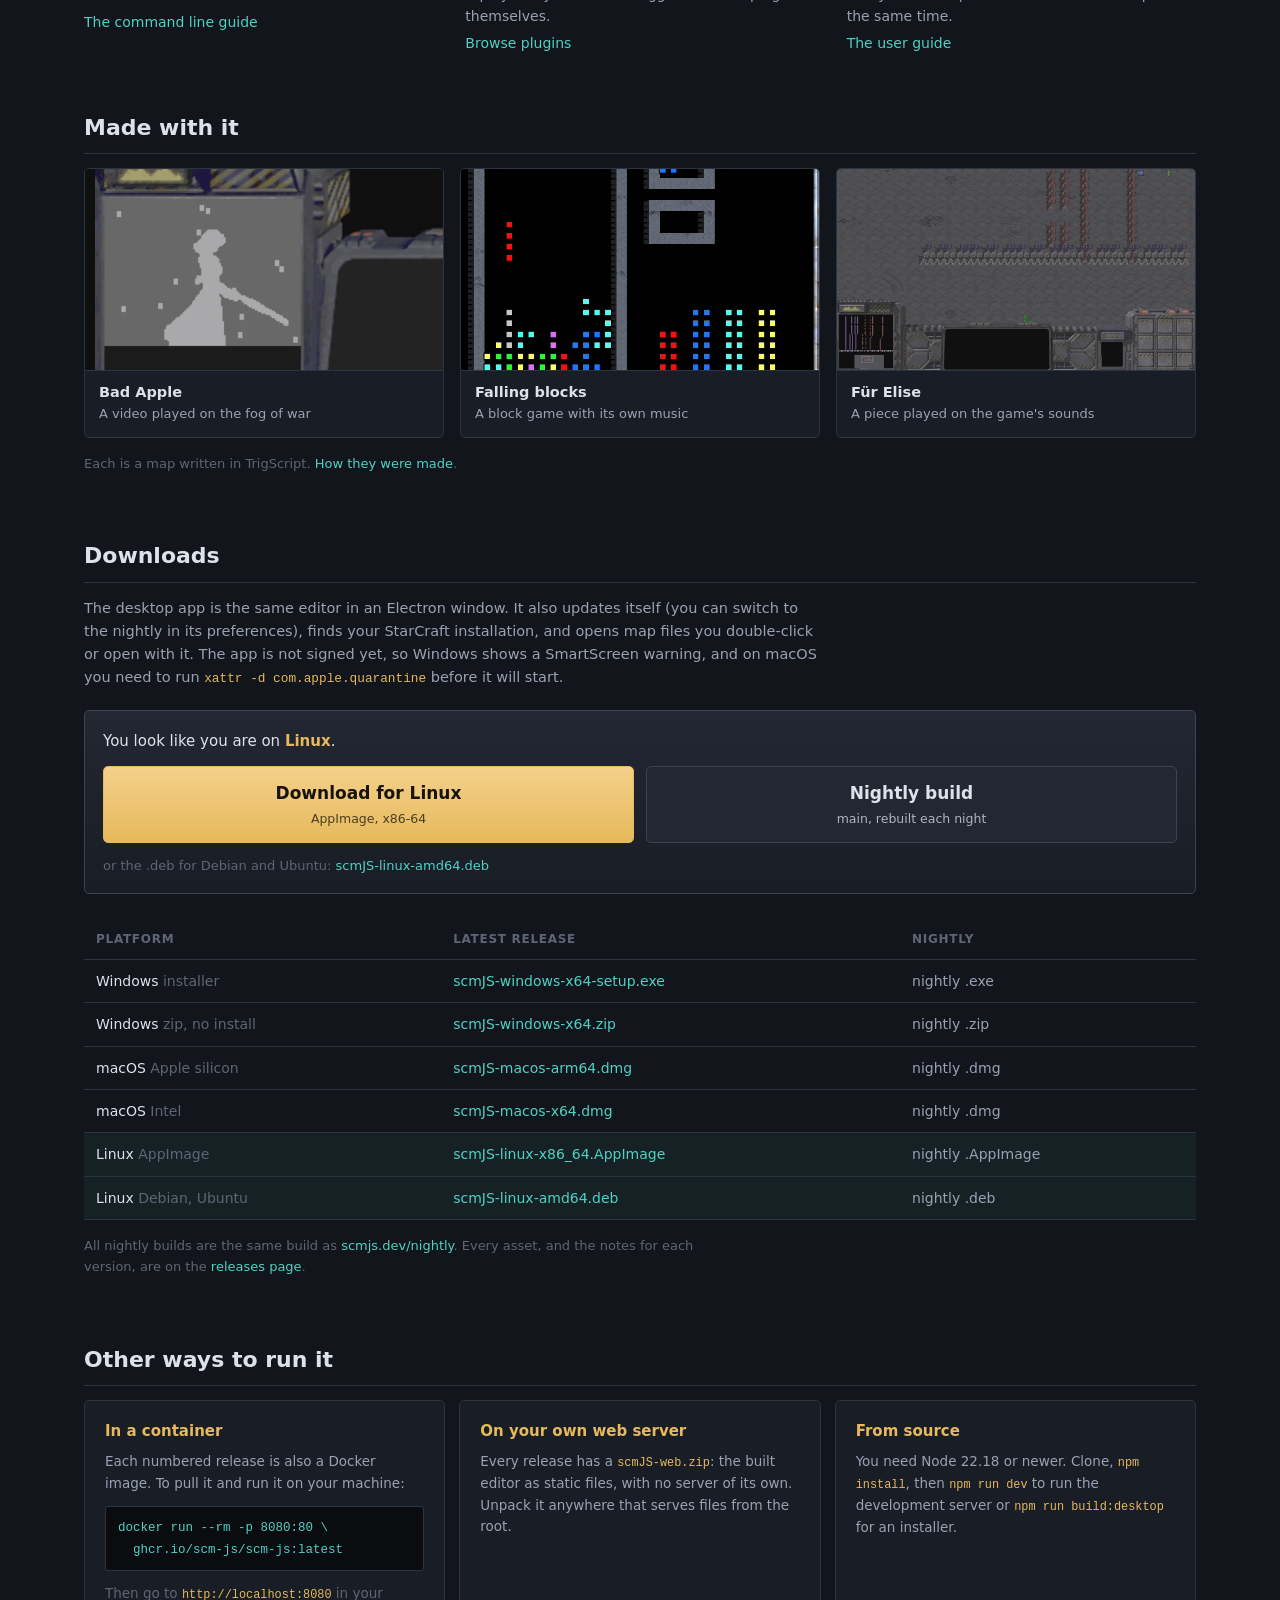
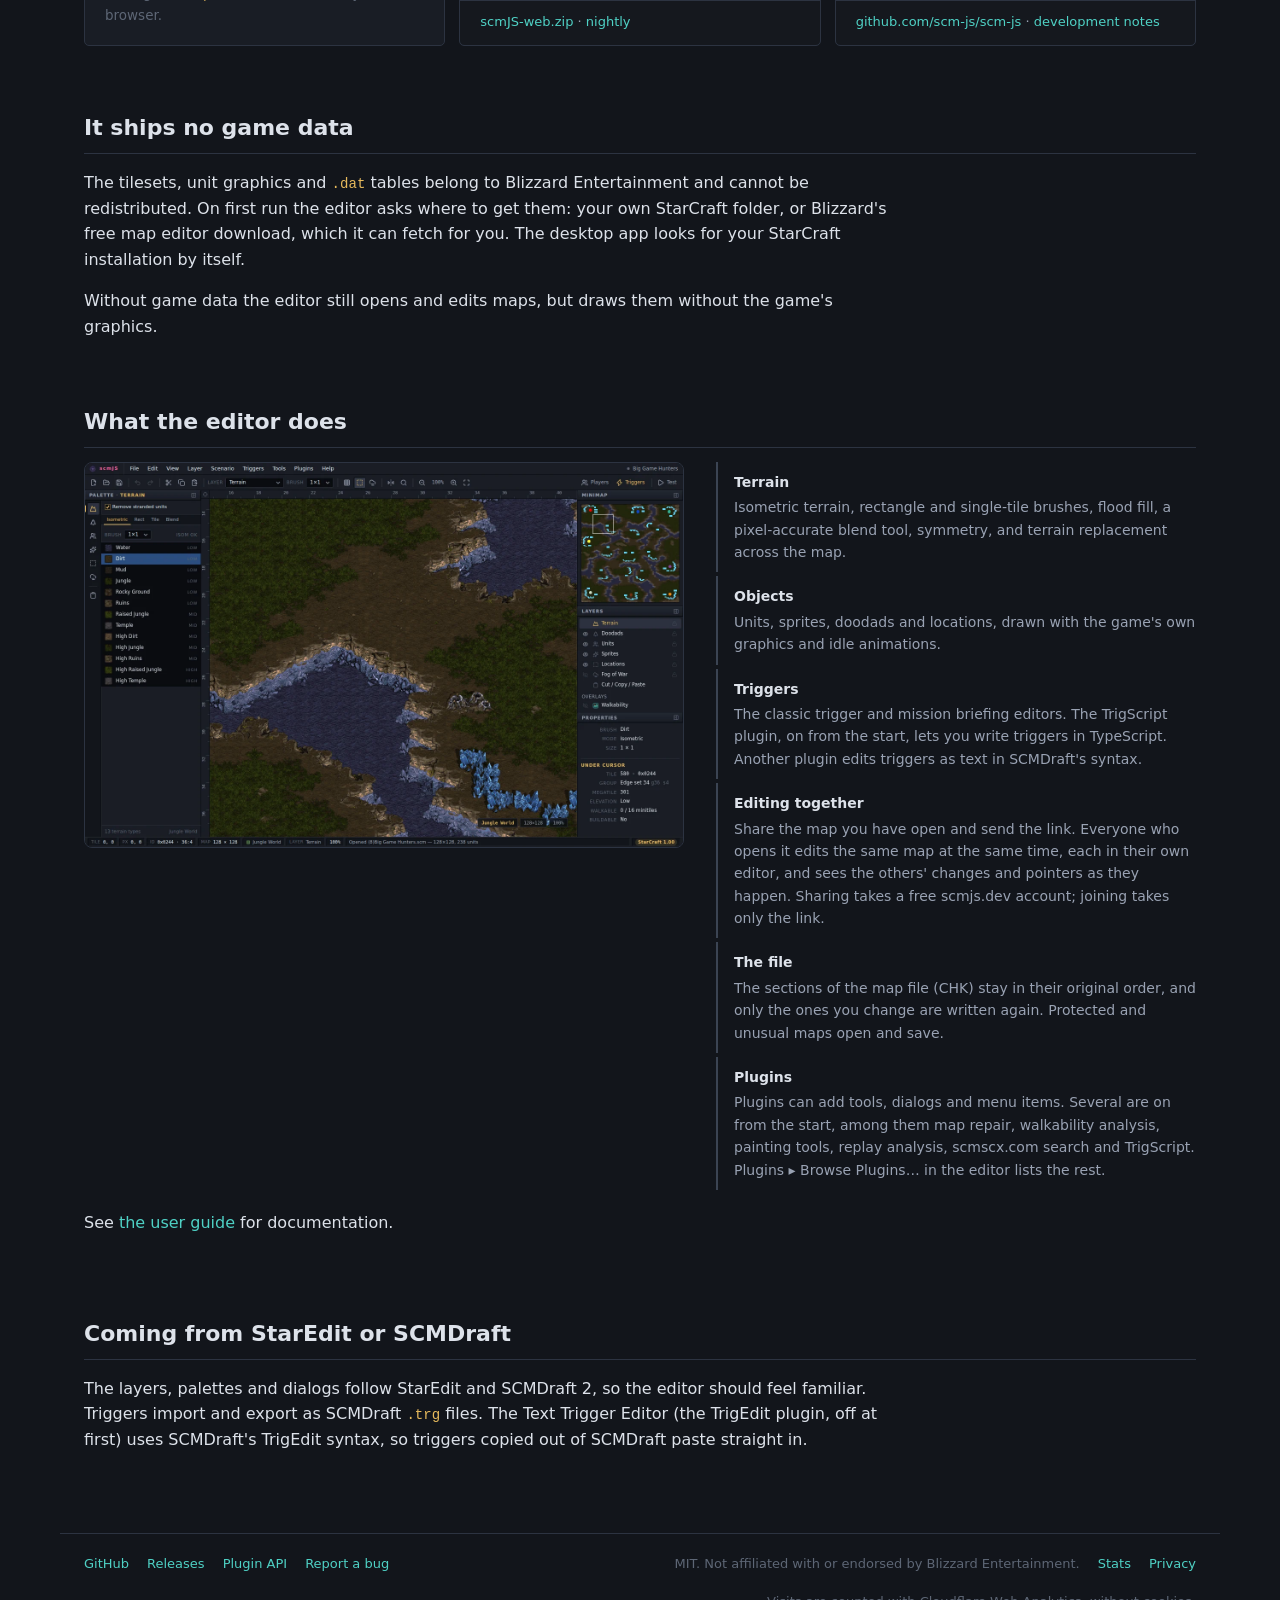
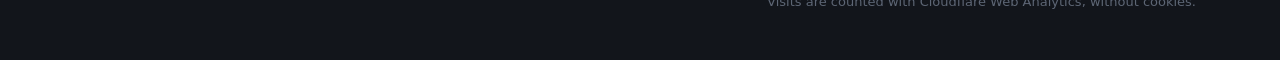
==== commit 291a88f4: "The site around three doors: the editor, the game, and replay analysis The home page was a landing p" ====
--- a/index.html
+++ b/index.html
@@ -3,7 +3,7 @@
   <head>
     <meta charset="utf-8" />
     <meta name="viewport" content="width=device-width, initial-scale=1" />
-    <title>scmJS — StarCraft: Brood War map editor for the browser, Windows, macOS and Linux</title>
+    <title>scmJS — a StarCraft: Brood War map editor, the game and replay analysis, in the browser</title>
     <meta
       name="description"
       content="A free, open source StarCraft and Brood War map editor that runs in the browser and on Windows, macOS and Linux. Opens .scm, .scx and .chk files, including protected maps, and saves maps the game will play."
@@ -14,8 +14,10 @@
     <link rel="alternate" hreflang="x-default" href="https://scmjs.dev/" />
     <script src="lang.js" defer></script>
     <script src="header.js" defer></script>
+    <script src="open.js" defer></script>
     <link rel="icon" href="favicon.svg" type="image/svg+xml" />
     <link rel="stylesheet" href="styles.css" />
+    <link rel="stylesheet" href="header.css" />
     <script src="globe.js" defer></script>
     <meta property="og:site_name" content="scmJS" />
     <meta property="og:title" content="scmJS — a StarCraft: Brood War map editor" />
@@ -56,22 +58,25 @@
     <script defer src="/_e.js"></script>
   </head>
   <body>
-    <!-- Shared with plugins.html and the two ko/ pages; keep the four in step. -->
-    <nav class="topbar">
+    <!-- The top bar. Shared with plugins.html, library.html, replay.html and the ko/ pages; keep
+         them in step. header.js marks the door named by data-here and adds the game data item
+         and the account. -->
+    <nav class="topbar" data-here="">
       <a class="topbar-mark" href="/">
         <img src="logo.svg" alt="" width="22" height="22" />
         <span>scm<span>JS</span></span>
       </a>
+      <div class="topbar-doors">
+        <a href="/editor/" data-door="editor">Editor</a>
+        <a href="/play/" data-door="play">Play</a>
+        <a href="/replay/" data-door="replays">Replays</a>
+      </div>
       <div class="topbar-links">
-        <a href="#download">Download</a>
-        <a href="plugins.html">Plugins</a>
-        <a href="https://docs.scmjs.dev">Docs</a>
-        <a class="topbar-github" href="https://github.com/scm-js/scm-js">GitHub</a>
-        <a class="topbar-issues" href="https://github.com/scm-js/scm-js/issues">Issues</a>
+        <a class="topbar-more" href="plugins.html">Plugins</a>
+        <a class="topbar-more" href="https://docs.scmjs.dev">Docs</a>
+        <a class="topbar-more" href="#download">Download</a>
         <a class="lang-switch" href="/ko/" lang="ko" hreflang="ko" data-lang="ko">한국어</a>
-        <a class="topbar-cta" href="/editor/"
-          >Open the editor</a
-        >
+        <a class="topbar-cta" href="/editor/">Open the editor</a>
       </div>
     </nav>
     <!-- The splash screen's drifting starfield, across the top of the page behind the mark and
@@ -92,52 +97,157 @@
       <p class="wordmark">scm<span>JS</span></p>
 
       <h1 class="tagline">
-        A StarCraft: Brood War map editor for the browser, Windows, macOS and
-        Linux.
+        StarCraft: Brood War in a browser tab. A map editor, the game, and
+        replay analysis.
       </h1>
       <div class="rule"></div>
       <p class="sub">
-        scmJS is a free, open source StarCraft 1 map editor written in
-        TypeScript. Open, edit and save <code>.scm</code>, <code>.scx</code>
-        and <code>.chk</code> maps for Brood War and StarCraft: Remastered,
-        including protected ones, in a browser tab or as a desktop app.
+        Free and open source, in the browser or as a desktop app for Windows,
+        macOS and Linux. It ships no game data: the editor can fetch its
+        graphics from Blizzard's free download, and playing requires your own
+        StarCraft.
       </p>
 
-      <div class="launch">
-        <a class="btn primary" href="/editor/">
-          <span class="btn-main">Open the editor</span>
-          <span class="btn-note" id="stable-note"
-            >the newest numbered release</span
-          >
-        </a>
-        <a class="btn" href="https://scmjs.dev/nightly/">
-          <span class="btn-main">Open the nightly</span>
-          <span class="btn-note" id="nightly-note"
-            >main, rebuilt each night</span
-          >
-        </a>
+    </header>
+
+    <div class="wide">
+      <section class="doors" aria-label="What scmJS does">
+        <article class="door">
+          <h2><svg viewBox="0 0 24 24" fill="none" stroke="currentColor" stroke-width="1.7" stroke-linecap="round" stroke-linejoin="round" aria-hidden="true"><path d="M4 20l4.5-1L20 7.5 16.5 4 5 15.5 4 20z"/><path d="M14 6.5l3.5 3.5"/></svg>Editor</h2>
+          <p>Open, edit and save maps for Brood War and StarCraft: Remastered, protected ones included. Terrain, units, triggers, and editing a map together by a link.</p>
+          <div class="door-foot">
+            <div class="needs">Works without your game files</div>
+            <div class="door-acts">
+              <a class="btn primary" href="/editor/">
+                <span class="btn-main">Open the editor</span>
+                <span class="btn-note" id="stable-note">the newest numbered release</span>
+              </a>
+            </div>
+          </div>
+        </article>
+        <article class="door">
+          <h2><svg viewBox="0 0 24 24" fill="none" stroke="currentColor" stroke-width="1.7" stroke-linecap="round" stroke-linejoin="round" aria-hidden="true"><path d="M7.5 4.5v15l12-7.5-12-7.5z"/></svg>Play</h2>
+          <p>The game itself, in a tab. Play a map alone, against community bots, or with other people by a link. A mod runs with its own files and code.</p>
+          <div class="door-foot">
+            <div class="needs own">Requires your own StarCraft</div>
+            <div class="door-acts">
+              <a class="btn goldline" href="/play/">
+                <span class="btn-main">Play a map</span>
+                <span class="btn-note">or join a game by its link</span>
+              </a>
+            </div>
+          </div>
+        </article>
+        <article class="door">
+          <h2><svg viewBox="0 0 24 24" fill="none" stroke="currentColor" stroke-width="1.7" stroke-linecap="round" stroke-linejoin="round" aria-hidden="true"><path d="M3 20h18"/><path d="M4 15.5l4.5-5.5 4 3 4-7 3.5 4"/></svg>Replays</h2>
+          <p>Build orders, fights and graphs beside the game's own picture. Stop at any moment and play on from there, alone or against a bot.</p>
+          <div class="door-foot">
+            <div class="needs">Reads a replay without game files</div>
+            <div class="door-acts">
+              <a class="btn goldline" href="/replay/">
+                <span class="btn-main">Open a replay</span>
+                <span class="btn-note">or drop one anywhere on this page</span>
+              </a>
+            </div>
+          </div>
+        </article>
+      </section>
+
+      <!-- open.js: a dropped file is named on the sheet, which asks what to do with it. Without
+           the script the doors below are the way in. -->
+      <div class="drop" data-drop>
+        <strong>Drop a map or a replay</strong>
+        <span class="drop-types"><code>.scm</code> <code>.scx</code> <code>.chk</code> <code>.rep</code></span>
+        <small>
+          The file stays in this browser: it is handed to the editor or the
+          game in a tab of its own, and nothing is uploaded.
+        </small>
+        <div class="drop-acts">
+          <button class="btn goldline mid" type="button" data-open-file>Open a file…</button>
+          <button class="btn mid" type="button" data-paste-link>Paste a link</button>
+        </div>
       </div>
-
-      <p class="beta">
-        <span class="beta-chip">Beta</span>
-        scmJS is still under development. Back up any map you care about
-        before you edit it.
-      </p>
-
-      <p class="beta bugs">
-        <span class="beta-chip bugs-chip">Bug?</span>
-        <span>
-          <span class="bugs-lead"
-            ><a href="https://github.com/scm-js/scm-js/issues/new"
-              >Report it on the issue tracker</a
-            >.</span
-          >
-          In the editor, use <strong>Help ▸ Copy Bug Report</strong> to get a log to attach to the issue.
-        </span>
-      </p>
-    </header>
-
-    <main>
+      <div class="sheet" data-sheet hidden></div>
+
+      <div class="notices">
+        <p class="beta">
+          <span class="beta-chip">Beta</span>
+          scmJS is still under development. Back up any map you care about
+          before you edit it.
+        </p>
+        <p class="beta bugs">
+          <span class="beta-chip bugs-chip">Bug?</span>
+          <span>
+            <span class="bugs-lead"
+              ><a href="https://github.com/scm-js/scm-js/issues/new"
+                >Report it on the issue tracker</a
+              >.</span
+            >
+            In the editor, use <strong>Help ▸ Copy Bug Report</strong> to get a log to attach to the issue.
+          </span>
+        </p>
+      </div>
+
+      <section id="also">
+        <h2>Also here</h2>
+        <div class="also">
+          <div>
+            <h3>TrigScript</h3>
+            <p>Triggers written as TypeScript and compiled into the map, with a simulator, tests and a debugger that steps the real game.</p>
+            <a href="https://docs.scmjs.dev/trigscript/">The TrigScript guide</a>
+          </div>
+          <div>
+            <h3>Mods</h3>
+            <p>A mod is a folder. Play it, watch its replays, and edit its data and terrain; <code>scmjs mod</code> builds and checks it.</p>
+            <a href="https://docs.scmjs.dev/mods/">The mods guide</a>
+          </div>
+          <div>
+            <h3>Bots</h3>
+            <p>Play against community BWAPI bots, bring your own, or write one in JavaScript with <code>@scm-js/bot</code>.</p>
+            <a href="https://docs.scmjs.dev/bots/">The bots guide</a>
+          </div>
+          <div>
+            <h3>Command line</h3>
+            <p><code>npx scmjs</code> checks, diffs, tests and shares maps from a terminal or from CI.</p>
+            <a href="https://docs.scmjs.dev/cli/">The command line guide</a>
+          </div>
+          <div>
+            <h3>Plugins</h3>
+            <p>Tools, panels and overlays through one API. The replay analysis and the trigger tools are plugins themselves.</p>
+            <a href="plugins.html">Browse plugins</a>
+          </div>
+          <div>
+            <h3>Editing together</h3>
+            <p>Share the map you have open and send the link. Everyone who opens it edits the same map at the same time.</p>
+            <a href="https://docs.scmjs.dev/guide/">The user guide</a>
+          </div>
+        </div>
+      </section>
+
+      <section id="made">
+        <h2>Made with it</h2>
+        <div class="made">
+          <a href="https://www.youtube.com/watch?v=EbaFmgYyHgU">
+            <img src="images/showcase-bad-apple.webp" alt="" loading="lazy" />
+            <b>Bad Apple</b>
+            <span>A video played on the fog of war</span>
+          </a>
+          <a href="https://www.youtube.com/watch?v=RQ6CvRq9bMA">
+            <img src="images/showcase-korobeiniki.webp" alt="" loading="lazy" />
+            <b>Falling blocks</b>
+            <span>A block game with its own music</span>
+          </a>
+          <a href="https://www.youtube.com/watch?v=CFVdWwmngyw">
+            <img src="images/showcase-fur-elise.webp" alt="" loading="lazy" />
+            <b>Für Elise</b>
+            <span>A piece played on the game's sounds</span>
+          </a>
+        </div>
+        <p class="note">Each is a map written in TrigScript. <a href="https://docs.scmjs.dev/trigscript/showcase/">How they were made</a>.</p>
+      </section>
+    </div>
+
+    <main class="home">
       <section id="download">
         <h2>Downloads</h2>
         <p class="lede">
@@ -347,7 +457,7 @@
       </section>
 
       <section id="what">
-        <h2>What it does</h2>
+        <h2>What the editor does</h2>
         <figure class="shot">
           <img
             src="images/editor.webp"
--- a/styles.css
+++ b/styles.css
@@ -223,59 +223,6 @@
   text-transform: uppercase;
 }
 
-/* ── top bar ────────────────────────────────────────────── */
-
-/* The editor's own menu bar: --bg-2 raised a step above the page, a --bg-0 hairline under it
-   and a highlight along the top edge. Translucent because it is sticky — the hero's glow and
-   the page keep showing through it — with the solid colour underneath for a browser with no
-   backdrop-filter. */
-.topbar {
-  position: sticky;
-  top: 0;
-  z-index: 10;
-  display: flex;
-  align-items: center;
-  gap: 18px;
-  padding: 0 24px;
-  height: 52px;
-  background: var(--bg-2);
-  background: rgba(25, 29, 37, 0.82);
-  backdrop-filter: blur(12px) saturate(130%);
-  -webkit-backdrop-filter: blur(12px) saturate(130%);
-  border-bottom: 1px solid var(--bg-0);
-  box-shadow: 0 1px 0 var(--line-hi) inset;
-}
-.topbar-mark {
-  display: flex;
-  align-items: center;
-  gap: 9px;
-  color: #ff5fa2;
-  font-size: 15px;
-  font-weight: 700;
-  letter-spacing: 0.06em;
-}
-.topbar-mark:hover { text-decoration: none; }
-.topbar-mark span span { color: var(--text); }
-.topbar-links {
-  display: flex;
-  align-items: center;
-  gap: 20px;
-  margin-left: auto;
-  font-size: 13.5px;
-}
-.topbar-links a { color: var(--text-dim); }
-.topbar-links a:hover { color: var(--text); text-decoration: none; }
-.topbar-links a.is-here { color: var(--gold); }
-.topbar-cta {
-  padding: 6px 14px;
-  white-space: nowrap;
-  border: 1px solid var(--gold-dim);
-  border-radius: var(--radius);
-  background: rgba(230, 185, 92, 0.1);
-  color: var(--gold) !important;
-}
-.topbar-cta:hover { background: rgba(230, 185, 92, 0.18); }
-
 /* ── plugins page ───────────────────────────────────────── */
 
 .page-head { margin-top: 48px; }
@@ -496,10 +443,6 @@
 footer .dim { margin-left: auto; }
 
 @media (max-width: 620px) {
-  .topbar { gap: 12px; padding: 0 14px; }
-  .topbar-links { gap: 14px; font-size: 13px; }
-  /* No room for the button beside four links, and the hero's own buttons are right there. */
-  .topbar-cta { display: none; }
   /* A shorter hero, so the sky fades out over the same part of it. */
   .stars { height: 440px; }
   .plugin-list { grid-template-columns: 1fr; }
@@ -518,85 +461,6 @@
 
 /* ── languages ──────────────────────────────────────────── */
 
-/* The language switch in the top bar: the other language's own name, never a flag — flag
-   emoji show as bare letters on Windows, and English has no one flag. */
-/* The two live items header.js puts in the bar: the game data this browser holds, and the
-   account. Neither is in the HTML, so a page without the script has neither. */
-.topbar-links a.topbar-data {
-  display: flex;
-  align-items: center;
-  gap: 7px;
-  padding: 4px 10px;
-  border: 1px solid var(--border-strong);
-  border-radius: 999px;
-  font-size: 12.5px;
-  white-space: nowrap;
-}
-.topbar-data-dot {
-  width: 7px;
-  height: 7px;
-  border-radius: 50%;
-  background: var(--text-faint);
-}
-.topbar-data[data-state="download"] .topbar-data-dot { background: var(--teal); }
-.topbar-data[data-state="own"] .topbar-data-dot { background: var(--gold); }
-.topbar-data[data-state="own"] { color: var(--text); }
-
-.topbar-account { position: relative; }
-.topbar-account-button {
-  padding: 0;
-  border: 0;
-  background: none;
-  color: var(--text-dim);
-  font: inherit;
-  cursor: pointer;
-  max-width: 160px;
-  overflow: hidden;
-  text-overflow: ellipsis;
-  white-space: nowrap;
-}
-.topbar-account-button:hover,
-.topbar-account-button[aria-expanded="true"] { color: var(--text); }
-.topbar-account-menu {
-  position: absolute;
-  top: calc(100% + 12px);
-  right: 0;
-  z-index: 20;
-  min-width: 190px;
-  padding: 6px;
-  border: 1px solid var(--border-strong);
-  border-radius: var(--radius);
-  background: var(--bg-2);
-  box-shadow: 0 10px 30px rgba(0, 0, 0, 0.5);
-}
-.topbar-account-menu:empty { display: none; }
-.topbar-account-item {
-  display: block;
-  width: 100%;
-  padding: 7px 10px;
-  border: 0;
-  border-radius: 3px;
-  background: none;
-  color: var(--text) !important;
-  font: inherit;
-  text-align: left;
-  white-space: nowrap;
-  cursor: pointer;
-}
-.topbar-account-item:hover { background: var(--bg-4); text-decoration: none; }
-.topbar-account-note {
-  margin: 4px 0 0;
-  padding: 7px 10px;
-  max-width: 240px;
-  color: var(--text-dim);
-  font-size: 12.5px;
-  line-height: 1.45;
-}
-
-.topbar-links a.lang-switch {
-  padding-left: 16px;
-  border-left: 1px solid var(--border-strong);
-}
 
 /* Korean pages. Hangul breaks between any two syllables unless told otherwise, which splits
    words across lines; keep-all breaks only at spaces, the way Korean is set. Segoe UI and Inter
@@ -643,101 +507,290 @@
 }
 .lang-suggest button:hover { color: var(--text); }
 
-@media (max-width: 620px) {
-  .topbar-links a.lang-switch { padding-left: 12px; }
-  /* Seven links do not fit a phone's width; GitHub and the issue tracker are in the footer too. */
-  .topbar-links a.topbar-github,
-  .topbar-links a.topbar-issues { display: none; }
-  /* On a phone the data item is its dot alone; the label is in its title, and one tap away. */
-  .topbar-data-label { display: none; }
-  .topbar-links a.topbar-data { padding: 6px; }
-}
 
 /* The privacy page's counting switch. */
 .count-switch { display: flex; align-items: center; gap: 12px; flex-wrap: wrap; }
 .count-switch .btn { display: inline-block; min-width: 0; padding: 8px 16px; font: inherit; cursor: pointer; }
 
-/* ── The numbers page (stats/) ───────────────────────────── */
-
-/* Made in gold and opened in teal: darker steps of the site's two accents, chosen to clear the
-   lightness band, the chroma floor and colour-blind separation on --bg-2 (worst adjacent
-   ΔE 14.3, deutan). Single-series charts are teal. The size grid is teal in five steps, faint
-   to bright, since more reads as brighter on a dark page. */
-.stats-page {
-  --st-made: #b5891f;
-  --st-opened: #2fa89c;
-  --st-track: var(--bg-3);
-}
-.stats-page section { margin: 56px 0; }
-.stats-page h3 { margin: 0 0 12px; font-size: 14px; font-weight: 600; color: var(--text-dim); }
-.st-line { margin: 0 0 6px; font-size: 17px; color: var(--text); }
-.st-line:empty { display: none; }
-.stats-page .note + div, .stats-page .st-line + div { margin-top: 18px; }
-
-.st-filters { display: flex; flex-wrap: wrap; align-items: center; gap: 12px 18px; margin: 24px 0 28px; font-size: 13.5px; }
-.st-tabs { display: inline-flex; gap: 2px; padding: 2px; border: 1px solid var(--border); border-radius: var(--radius-lg); background: var(--bg-2); }
-.st-tab { padding: 5px 12px; border: 0; border-radius: var(--radius); background: none; color: var(--text-dim); font: inherit; font-size: 13.5px; cursor: pointer; }
-.st-tab:hover { color: var(--text); }
-.st-tab[aria-pressed="true"] { background: var(--bg-4); color: var(--text); }
-#st-sizes .st-tabs { margin-bottom: 14px; }
-#stats.is-redrawing { opacity: 0.6; }
-
-.st-tiles { display: grid; grid-template-columns: repeat(auto-fill, minmax(130px, 1fr)); gap: 12px; }
-.st-tile { display: flex; flex-direction: column; gap: 2px; padding: 14px 16px; border: 1px solid var(--border); border-radius: var(--radius-lg); background: var(--bg-2); }
-.st-tile-value { font-size: 26px; font-weight: 600; color: var(--text); line-height: 1.2; }
-.st-tile-label { font-size: 12.5px; color: var(--text-faint); }
-#st-mirror .st-tile, #st-keys .st-tile { max-width: 260px; margin-bottom: 18px; }
-
-.st-cols { display: grid; grid-template-columns: repeat(auto-fit, minmax(280px, 1fr)); gap: 28px 40px; }
-.st-cols + .st-cols { margin-top: 28px; }
-
-.st-bars { display: flex; flex-direction: column; gap: 6px; }
-.st-bar-row { display: grid; grid-template-columns: minmax(110px, 38%) 1fr; align-items: center; gap: 12px; font-size: 13.5px; }
-.st-bar-name { color: var(--text-dim); overflow-wrap: anywhere; }
-.st-bar-track { display: flex; align-items: center; gap: 8px; min-width: 0; }
-.st-bar { display: block; height: 14px; border-radius: 0 4px 4px 0; background: var(--st-opened); flex: none; max-width: calc(100% - 56px); }
-.st-bar-value { color: var(--text); font-variant-numeric: tabular-nums; white-space: nowrap; font-size: 12.5px; }
-.st-pair .st-bar-track { flex-direction: column; align-items: stretch; gap: 2px; }
-.st-pair-line { display: flex; align-items: center; gap: 8px; }
-.st-pair .st-bar { height: 10px; }
-.st-bar.is-made { background: var(--st-made); }
-.st-bar.is-opened { background: var(--st-opened); }
-
-.st-legend { display: flex; gap: 18px; margin-bottom: 8px; font-size: 12.5px; color: var(--text-dim); }
-.st-legend-item { display: inline-flex; align-items: center; gap: 6px; }
-.st-key { display: inline-block; width: 12px; height: 10px; border-radius: 2px; }
-.st-key-made { background: var(--st-made); }
-.st-key-opened { background: var(--st-opened); }
-
-.st-grid { display: inline-grid; gap: 2px; font-size: 11.5px; }
-.st-grid-head, .st-grid-corner { display: flex; align-items: center; justify-content: center; padding: 2px 6px; color: var(--text-faint); font-variant-numeric: tabular-nums; }
-.st-cell { display: block; aspect-ratio: 1; min-height: 22px; border-radius: 2px; background: var(--bg-2); }
-.st-cell.step-1 { background: #1f3b3c; }
-.st-cell.step-2 { background: #22575a; }
-.st-cell.step-3 { background: #267a78; }
-.st-cell.step-4 { background: #2fa89c; }
-.st-cell.step-5 { background: #4fd1c5; }
-.st-cell[tabindex]:hover, .st-cell[tabindex]:focus-visible { outline: 2px solid var(--text); outline-offset: 1px; }
-.st-ramp { display: flex; align-items: center; gap: 2px; margin-top: 10px; font-size: 12px; color: var(--text-faint); }
-.st-ramp span:first-child { margin-right: 8px; }
-.st-ramp .st-cell { width: 16px; min-height: 12px; aspect-ratio: auto; height: 12px; }
-
-.st-hours { display: grid; grid-template-columns: repeat(24, 1fr); gap: 2px; align-items: end; height: 140px; border-bottom: 1px solid var(--border); }
-.st-hour { display: flex; align-items: flex-end; height: 100%; }
-.st-hour-bar { display: block; width: 100%; max-width: 24px; margin: 0 auto; border-radius: 4px 4px 0 0; background: var(--st-opened); }
-.st-hour[tabindex]:hover .st-hour-bar, .st-hour[tabindex]:focus-visible .st-hour-bar { background: #4fd1c5; }
-.st-hour:focus-visible { outline: none; }
-.st-hours-axis { position: relative; height: 18px; font-size: 11.5px; color: var(--text-faint); font-variant-numeric: tabular-nums; }
-.st-hours-axis span { position: absolute; transform: translateX(-50%); top: 2px; }
-.st-hours-box .note { margin-top: 4px; }
-
-.st-tip { position: absolute; z-index: 5; display: flex; flex-direction: column; padding: 6px 10px; border: 1px solid var(--border-strong); border-radius: var(--radius); background: var(--bg-0); font-size: 12.5px; pointer-events: none; }
-.st-tip strong { color: var(--text); font-size: 14px; }
-.st-tip span { color: var(--text-dim); }
-
-.st-table { margin-top: 12px; font-size: 13px; }
-.st-table summary { color: var(--text-faint); cursor: pointer; }
-.st-table table { margin-top: 8px; border-collapse: collapse; }
-.st-table th, .st-table td { padding: 3px 16px 3px 0; text-align: left; border-bottom: 1px solid var(--border); font-weight: 400; }
-.st-table td { color: var(--text); font-variant-numeric: tabular-nums; }
-.st-table th { color: var(--text-dim); }
+/* ── the doors, the drop zone and the library ───────────── */
+
+/* The home page's blocks above the downloads are wider than the reading column: three doors
+   side by side need the room. */
+.wide { max-width: 1160px; margin: 0 auto; padding: 0 24px; }
+.wide > section { margin: 56px 0; }
+.wide > section:first-child { margin-top: 38px; margin-bottom: 0; }
+
+/* The home page's lower sections share the doors' width, so every block on the page starts at
+   one left edge. Running text keeps a readable measure inside it; the cards and the editor's
+   picture use the room. */
+main.home { max-width: 1160px; }
+main.home p, main.home .features { max-width: 80ch; }
+main.home .cards { display: grid; grid-template-columns: repeat(3, minmax(0, 1fr)); align-items: stretch; }
+main.home .card { display: flex; flex-direction: column; min-width: 0; }
+main.home .card-main { flex: 1; }
+main.home .card pre { overflow-x: auto; }
+main.home #what { display: grid; grid-template-columns: minmax(0, 1.25fr) minmax(0, 1fr); gap: 0 32px; align-items: start; }
+main.home #what > h2, main.home #what > p { grid-column: 1 / -1; }
+main.home #what .shot { margin: 0; }
+main.home + footer, main.page + footer { max-width: 1160px; }
+@media (max-width: 900px) {
+  main.home .cards, main.home #what { grid-template-columns: 1fr; }
+  main.home #what .shot { margin-bottom: 24px; }
+}
+
+.label {
+  font-size: 10.5px;
+  font-weight: 700;
+  letter-spacing: 0.12em;
+  text-transform: uppercase;
+  color: var(--text-faint);
+}
+.chip {
+  flex: none;
+  padding: 2px 9px;
+  border: 1px solid var(--border-strong);
+  border-radius: 999px;
+  color: var(--text-faint);
+  font-size: 10px;
+  font-weight: 700;
+  letter-spacing: 0.1em;
+  text-transform: uppercase;
+  white-space: nowrap;
+}
+.chip.teal { border-color: rgba(79, 209, 197, 0.45); color: var(--teal); background: rgba(79, 209, 197, 0.08); }
+.chip.gold { border-color: var(--gold-dim); color: var(--gold); background: rgba(230, 185, 92, 0.08); }
+
+/* Small buttons, beside the hero's large .btn: the same family at the size a row or a sheet takes. */
+.btn.sm, .btn.goldline, .btn.ghost { display: inline-block; min-width: 0; font: inherit; cursor: pointer; }
+.btn.sm { padding: 5px 12px; border-radius: var(--radius); font-size: 13px; }
+.btn.goldline { border-color: var(--gold-dim); background: rgba(230, 185, 92, 0.1); color: var(--gold); }
+.btn.goldline:hover { background: rgba(230, 185, 92, 0.18); }
+.btn.ghost { background: transparent; }
+.btn.ghost:hover { background: var(--bg-3); }
+.btn.mid { display: inline-block; min-width: 0; padding: 9px 18px; font: inherit; font-weight: 600; cursor: pointer; }
+.btn.mid:not(.primary) { font-weight: 500; }
+button.btn { font-family: inherit; }
+
+.field {
+  width: 100%;
+  min-width: 0;
+  padding: 7px 11px;
+  border: 1px solid var(--border-strong);
+  border-radius: var(--radius);
+  background: var(--bg-0);
+  color: var(--text);
+  font: inherit;
+  font-size: 13.5px;
+}
+.field::placeholder { color: var(--text-faint); }
+.linkrow { display: flex; gap: 8px; min-width: 0; flex: 1; }
+.linkrow .field[readonly] { font-family: var(--font-mono); font-size: 12.5px; color: var(--gold); }
+
+/* The drop zone. The whole page takes a drop; this is where it says so. */
+.drop {
+  display: flex;
+  flex-direction: column;
+  align-items: center;
+  justify-content: center;
+  gap: 10px;
+  min-height: 150px;
+  margin: 18px 0 0;
+  padding: 22px;
+  border: 1px dashed var(--gold-dim);
+  border-radius: 8px;
+  background:
+    radial-gradient(420px 180px at 50% 0, rgba(230, 185, 92, 0.09), transparent 70%),
+    rgba(10, 12, 16, 0.55);
+  text-align: center;
+}
+.drop[hidden] { display: none; }
+.drop.is-over { border-style: solid; border-color: var(--gold); background-color: rgba(230, 185, 92, 0.07); }
+.drop strong { font-size: 19px; font-weight: 600; }
+/* The kinds of file it takes, on a line of their own above what happens to one. */
+.drop-types { display: flex; flex-wrap: wrap; justify-content: center; gap: 4px 10px; font-size: 14px; }
+.drop small { max-width: 60ch; color: var(--text-dim); font-size: 13.5px; }
+.drop-acts { display: flex; flex-wrap: wrap; justify-content: center; gap: 10px; margin-top: 6px; }
+
+/* What a dropped file is offered (open.js builds it). */
+.sheet {
+  display: grid;
+  gap: 14px;
+  margin: 18px 0 0;
+  padding: 18px;
+  border: 1px solid var(--gold-dim);
+  border-radius: var(--radius-lg);
+  background: var(--bg-2);
+  text-align: left;
+}
+.sheet[hidden] { display: none; }
+.sheet-file { display: flex; align-items: center; gap: 14px; min-width: 0; }
+.sheet-file > div { flex: 1; min-width: 0; }
+.sheet-file b { display: block; overflow: hidden; text-overflow: ellipsis; white-space: nowrap; font-size: 15.5px; }
+.sheet-file span { color: var(--text-dim); font-size: 13px; }
+.verbs { display: grid; grid-template-columns: repeat(auto-fit, minmax(220px, 1fr)); gap: 10px; }
+.verb {
+  display: grid;
+  gap: 4px;
+  padding: 13px 15px;
+  border: 1px solid var(--border-strong);
+  border-radius: var(--radius-lg);
+  background: var(--bg-3);
+  color: var(--text);
+  font: inherit;
+  text-align: left;
+  cursor: pointer;
+}
+.verb:hover { border-color: var(--gold-dim); background: var(--bg-4); }
+.verb.is-first { border-color: var(--gold-dim); }
+.verb b { font-size: 16px; font-weight: 600; }
+.verb span { color: var(--text-dim); font-size: 13px; line-height: 1.45; }
+.verb em { color: var(--text-faint); font-size: 12px; font-style: normal; }
+.sheet-says { display: flex; flex-wrap: wrap; align-items: center; gap: 8px 14px; margin: 0; color: var(--text-dim); font-size: 13.5px; }
+.sheet-says[hidden] { display: none; }
+
+/* The three doors. Each card is a name, what it is for, and a foot that sits at the bottom of the
+   card whatever the text above it runs to: what the door needs, then its buttons across the
+   card's width. The buttons are the hero's two-line kind, so the three rows are one height. */
+.doors { display: grid; grid-template-columns: repeat(3, minmax(0, 1fr)); gap: 18px; }
+.door {
+  display: flex;
+  flex-direction: column;
+  gap: 12px;
+  padding: 22px 22px 20px;
+  border: 1px solid var(--border);
+  border-radius: 8px;
+  background: linear-gradient(180deg, var(--bg-3), var(--bg-2) 46%);
+  box-shadow: 0 1px 0 rgba(255, 255, 255, 0.045) inset;
+}
+.door h2 {
+  display: flex;
+  align-items: center;
+  gap: 11px;
+  margin: 0;
+  padding: 0;
+  border: 0;
+  font-size: 24px;
+  font-weight: 700;
+  line-height: 1.2;
+}
+.door h2 svg { flex: none; width: 24px; height: 24px; color: var(--gold); }
+.door p { margin: 0; color: var(--text-dim); font-size: 14.5px; line-height: 1.6; }
+.door-foot {
+  display: grid;
+  gap: 13px;
+  margin-top: auto;
+  padding-top: 16px;
+  border-top: 1px solid var(--border);
+}
+.needs { display: flex; gap: 8px; align-items: baseline; color: var(--text-dim); font-size: 13px; }
+.needs::before { content: ""; flex: none; width: 6px; height: 6px; border-radius: 50%; background: var(--teal); transform: translateY(-2px); }
+.needs.own::before { background: var(--gold); }
+.door-acts { display: grid; grid-template-columns: minmax(0, 1fr); gap: 10px; }
+.door-acts.two { grid-template-columns: minmax(0, 1.25fr) minmax(0, 1fr); }
+.door-acts .btn { display: grid; align-content: center; min-width: 0; min-height: 60px; padding: 8px; text-align: center; }
+.door-acts .btn-main { font-size: 15.5px; white-space: nowrap; }
+.door-acts .btn-note { font-size: 12px; }
+/* Two buttons side by side: in a narrow card (three across on a small window) there is no room
+   for the lines under their names, and the buttons keep their height without them. */
+.door { container-type: inline-size; }
+@container (max-width: 290px) {
+  .door-acts.two .btn-note { display: none; }
+  .door-acts.two .btn-main { font-size: 14.5px; }
+}
+
+.also { display: grid; grid-template-columns: repeat(3, minmax(0, 1fr)); gap: 24px 32px; }
+.also div { display: grid; gap: 4px; align-content: start; }
+.also h3 { margin: 0; color: var(--text); }
+.also p { margin: 0; color: var(--text-dim); font-size: 14px; }
+.also a { font-size: 14px; }
+
+.made { display: grid; grid-template-columns: repeat(3, minmax(0, 1fr)); gap: 16px; }
+.made a {
+  display: block;
+  overflow: hidden;
+  border: 1px solid var(--border);
+  border-radius: var(--radius-lg);
+  background: var(--bg-2);
+  color: var(--text);
+}
+.made a:hover { border-color: var(--border-strong); text-decoration: none; }
+.made img { display: block; width: 100%; aspect-ratio: 16 / 9; object-fit: cover; border-bottom: 1px solid var(--border); background: #000; }
+.made b { display: block; padding: 10px 14px 0; font-size: 14.5px; }
+.made span { display: block; padding: 0 14px 12px; color: var(--text-dim); font-size: 13px; }
+
+.notices { display: grid; grid-template-columns: repeat(2, minmax(0, 1fr)); gap: 12px; margin-top: 18px; }
+.notices .beta { margin: 0; max-width: none; }
+
+/* A page of its own under the bar: the library, the Replays page. */
+.page { max-width: 1160px; margin: 0 auto; padding: 40px 24px 24px; }
+.page-top { display: flex; flex-wrap: wrap; align-items: flex-end; gap: 14px 28px; margin-bottom: 24px; }
+.page-top h1 {
+  margin: 0;
+  text-indent: 0;
+  font-size: 32px;
+  font-weight: 700;
+  letter-spacing: -0.01em;
+  line-height: 1.2;
+  color: var(--text);
+  text-shadow: none;
+}
+.page-top p { margin: 6px 0 0; max-width: 62ch; color: var(--text-dim); font-size: 15px; }
+.meter { margin-left: auto; min-width: 230px; display: grid; gap: 6px; color: var(--text-dim); font-size: 13px; }
+.meter div { height: 5px; border-radius: 3px; background: var(--bg-4); overflow: hidden; }
+.meter i { display: block; height: 100%; background: linear-gradient(90deg, var(--gold-dim), var(--gold)); }
+.mono { font-family: var(--font-mono); font-variant-numeric: tabular-nums; }
+
+.lib-head { display: flex; flex-wrap: wrap; align-items: center; gap: 10px 16px; border-bottom: 1px solid var(--border); }
+.tabs { display: flex; gap: 2px; }
+.tabs button {
+  padding: 9px 14px;
+  border: 0;
+  border-bottom: 2px solid transparent;
+  background: none;
+  color: var(--text-dim);
+  font: inherit;
+  font-size: 14.5px;
+  font-weight: 500;
+  cursor: pointer;
+}
+.tabs button[aria-selected="true"] { color: var(--gold); border-bottom-color: var(--gold); }
+.tabs button sup { margin-left: 5px; color: var(--text-faint); font-size: 11px; vertical-align: baseline; }
+.lib-tools { display: flex; align-items: center; gap: 10px; margin-left: auto; padding-bottom: 6px; }
+.lib-tools .field { width: 200px; padding: 5px 10px; }
+.rows { overflow-x: auto; }
+.rows table { width: 100%; min-width: 820px; border-collapse: collapse; font-size: 14px; }
+.rows th {
+  padding: 10px;
+  border-bottom: 1px solid var(--border);
+  color: var(--text-faint);
+  font-size: 10.5px;
+  font-weight: 700;
+  letter-spacing: 0.12em;
+  text-align: left;
+  text-transform: uppercase;
+}
+.rows td { padding: 9px 10px; border-bottom: 1px solid var(--border); color: var(--text-dim); vertical-align: middle; }
+.rows tr:hover td { background: rgba(255, 255, 255, 0.02); }
+.rows td.name { color: var(--text); font-weight: 500; }
+.rows td.name small { display: block; color: var(--text-faint); font-size: 12px; font-weight: 400; }
+.rows td.r { text-align: right; white-space: nowrap; }
+.rows td.r .btn + .btn { margin-left: 4px; }
+.race { display: inline-block; width: 17px; height: 17px; margin-right: 5px; border-radius: 3px; font: 700 10.5px/17px var(--font-ui); text-align: center; color: #0a0c10; vertical-align: -3px; }
+.race.t { background: #6fa8ff; } .race.z { background: #c986ff; } .race.p { background: var(--gold); } .race.r { background: var(--text-faint); }
+.empty { margin: 0; padding: 40px 16px; color: var(--text-dim); text-align: center; }
+.empty strong { display: block; margin-bottom: 4px; color: var(--text); font-size: 17px; font-weight: 600; }
+.empty .btn { margin-top: 14px; }
+.row-says { color: var(--text-dim); font-size: 13px; }
+
+@media (max-width: 900px) {
+  .notices { grid-template-columns: 1fr; }
+  .doors, .also, .made { grid-template-columns: 1fr 1fr; }
+  .meter { margin-left: 0; }
+}
+@media (max-width: 620px) {
+  .wide, .page { padding-left: 16px; padding-right: 16px; }
+  .doors, .also, .made { grid-template-columns: 1fr; }
+  .drop .btn { min-width: 0; }
+  .lib-tools .field { width: 130px; }
+  .page-top h1 { font-size: 26px; }
+}
--- a/header.css
+++ b/header.css
@@ -0,0 +1,189 @@
+/* The top bar, on every page of scmjs.dev: the mark, the three doors (Editor, Play, Replays), the
+   site's own links, and the two live items header.js adds (the game data this browser holds, and
+   the account). A file of its own because the play page at /play/ loads it too, without the rest
+   of the site's stylesheet: every colour here falls back to its own value, and nothing outside
+   .topbar is styled. */
+
+.topbar {
+  position: sticky;
+  top: 0;
+  z-index: 10;
+  box-sizing: border-box;
+  display: flex;
+  align-items: center;
+  gap: 18px;
+  padding: 0 24px;
+  height: 52px;
+  /* The editor's own menu bar: raised a step above the page, a dark hairline under it and a
+     highlight along the top edge. Translucent because it is sticky; the solid colour is for a
+     browser with no backdrop-filter. */
+  background: var(--bg-2, #191d25);
+  background: rgba(25, 29, 37, 0.82);
+  backdrop-filter: blur(12px) saturate(130%);
+  -webkit-backdrop-filter: blur(12px) saturate(130%);
+  border-bottom: 1px solid var(--bg-0, #0a0c10);
+  box-shadow: 0 1px 0 rgba(255, 255, 255, 0.045) inset;
+  color: var(--text-dim, #99a2b3);
+  font: 13.5px/1.4 var(--font-ui, "Inter", "Segoe UI", system-ui, -apple-system, Roboto, Helvetica, Arial, sans-serif);
+  text-align: left;
+}
+.topbar *, .topbar *::before, .topbar *::after { box-sizing: border-box; }
+.topbar a { color: var(--text-dim, #99a2b3); text-decoration: none; }
+.topbar a:hover { color: var(--text, #dde2ea); text-decoration: none; }
+
+.topbar-mark {
+  display: flex;
+  align-items: center;
+  gap: 9px;
+  color: #ff5fa2 !important;
+  font-size: 15px;
+  font-weight: 700;
+  letter-spacing: 0.06em;
+}
+.topbar-mark span span { color: var(--text, #dde2ea); }
+
+/* The doors: what a visitor came to do. The one the page belongs to is gold. */
+.topbar-doors { display: flex; align-items: center; gap: 2px; }
+.topbar-doors a {
+  padding: 6px 12px;
+  border-radius: 3px;
+  font-weight: 500;
+  white-space: nowrap;
+}
+.topbar-doors a:hover { background: rgba(255, 255, 255, 0.04); }
+.topbar-doors a.is-here,
+.topbar-doors a.is-here:hover { color: var(--gold, #e6b95c); background: rgba(230, 185, 92, 0.1); }
+
+.topbar-links {
+  display: flex;
+  align-items: center;
+  gap: 20px;
+  margin-left: auto;
+}
+.topbar-links a.is-here { color: var(--gold, #e6b95c); }
+
+/* The two live items header.js puts in the bar. Neither is in the HTML, so a page without the
+   script has neither. */
+.topbar-links a.topbar-data {
+  display: flex;
+  align-items: center;
+  gap: 7px;
+  padding: 4px 10px;
+  border: 1px solid var(--border-strong, #3b4453);
+  border-radius: 999px;
+  font-size: 12.5px;
+  white-space: nowrap;
+}
+.topbar-data-dot { width: 7px; height: 7px; border-radius: 50%; background: var(--text-faint, #5d6675); }
+.topbar-data[data-state="download"] .topbar-data-dot { background: var(--teal, #4fd1c5); }
+.topbar-data[data-state="own"] .topbar-data-dot { background: var(--gold, #e6b95c); }
+.topbar-links a.topbar-data[data-state="own"] { color: var(--text, #dde2ea); }
+
+.topbar-account { position: relative; }
+.topbar-account-button {
+  display: flex;
+  align-items: center;
+  gap: 8px;
+  max-width: 190px;
+  padding: 0;
+  border: 0;
+  background: none;
+  color: var(--text-dim, #99a2b3);
+  font: inherit;
+  white-space: nowrap;
+  cursor: pointer;
+}
+.topbar-account-button:hover,
+.topbar-account-button[aria-expanded="true"] { color: var(--text, #dde2ea); }
+/* Signed in: the account as a chip, its first letter in the mark's colours. */
+.topbar-account-button.is-in {
+  padding: 3px 11px 3px 3px;
+  border: 1px solid var(--border-strong, #3b4453);
+  border-radius: 999px;
+  background: var(--bg-3, #222732);
+  color: var(--text, #dde2ea);
+}
+.topbar-account-initial {
+  flex: none;
+  display: grid;
+  place-items: center;
+  width: 24px;
+  height: 24px;
+  border-radius: 50%;
+  background: linear-gradient(135deg, #ff5fa2, #a06cf0);
+  color: #fff;
+  font-size: 12px;
+  font-weight: 700;
+}
+.topbar-account-name { overflow: hidden; text-overflow: ellipsis; }
+.topbar-account-menu {
+  position: absolute;
+  top: calc(100% + 12px);
+  right: 0;
+  z-index: 20;
+  min-width: 190px;
+  padding: 6px;
+  border: 1px solid var(--border-strong, #3b4453);
+  border-radius: 3px;
+  background: var(--bg-2, #191d25);
+  box-shadow: 0 10px 30px rgba(0, 0, 0, 0.5);
+}
+.topbar-account-menu[hidden], .topbar-account-menu:empty { display: none; }
+.topbar-account-item {
+  display: block;
+  width: 100%;
+  padding: 7px 10px;
+  border: 0;
+  border-radius: 3px;
+  background: none;
+  color: var(--text, #dde2ea) !important;
+  font: inherit;
+  text-align: left;
+  white-space: nowrap;
+  cursor: pointer;
+}
+.topbar-account-item:hover { background: var(--bg-4, #2b313e); }
+.topbar-account-note {
+  margin: 4px 0 0;
+  padding: 7px 10px;
+  max-width: 240px;
+  color: var(--text-dim, #99a2b3);
+  font-size: 12.5px;
+  line-height: 1.45;
+}
+
+/* The way into the editor, where it has always been: the bar's right end, in gold. The Editor door
+   says the same; this is for whoever comes back looking for the button. */
+.topbar-links a.topbar-cta {
+  padding: 6px 14px;
+  white-space: nowrap;
+  border: 1px solid var(--gold-dim, #a9853c);
+  border-radius: 3px;
+  background: rgba(230, 185, 92, 0.1);
+  color: var(--gold, #e6b95c);
+}
+.topbar-links a.topbar-cta:hover { background: rgba(230, 185, 92, 0.18); color: var(--gold, #e6b95c); }
+
+/* The language switch: the other language's own name, never a flag (flag emoji show as bare
+   letters on Windows, and English has no one flag). */
+.topbar-links a.lang-switch { padding-left: 16px; border-left: 1px solid var(--border-strong, #3b4453); }
+
+/* Narrower than the bar's full row: the site's own links go first (they are in the footer too),
+   then the data item shrinks to its dot. The doors stay at every width. */
+@media (max-width: 1100px) {
+  .topbar-links a.topbar-more { display: none; }
+}
+@media (max-width: 760px) {
+  /* The Editor door is right there in the bar. */
+  .topbar-links a.topbar-cta { display: none; }
+}
+@media (max-width: 620px) {
+  .topbar { gap: 8px; padding: 0 12px; }
+  .topbar-links { gap: 12px; font-size: 13px; }
+  .topbar-mark > span { display: none; }
+  .topbar-doors a { padding: 6px 8px; }
+  .topbar-data-label { display: none; }
+  .topbar-links a.topbar-data { padding: 6px; }
+  .topbar-links a.lang-switch { padding-left: 12px; }
+  .topbar-account-name { max-width: 84px; }
+}
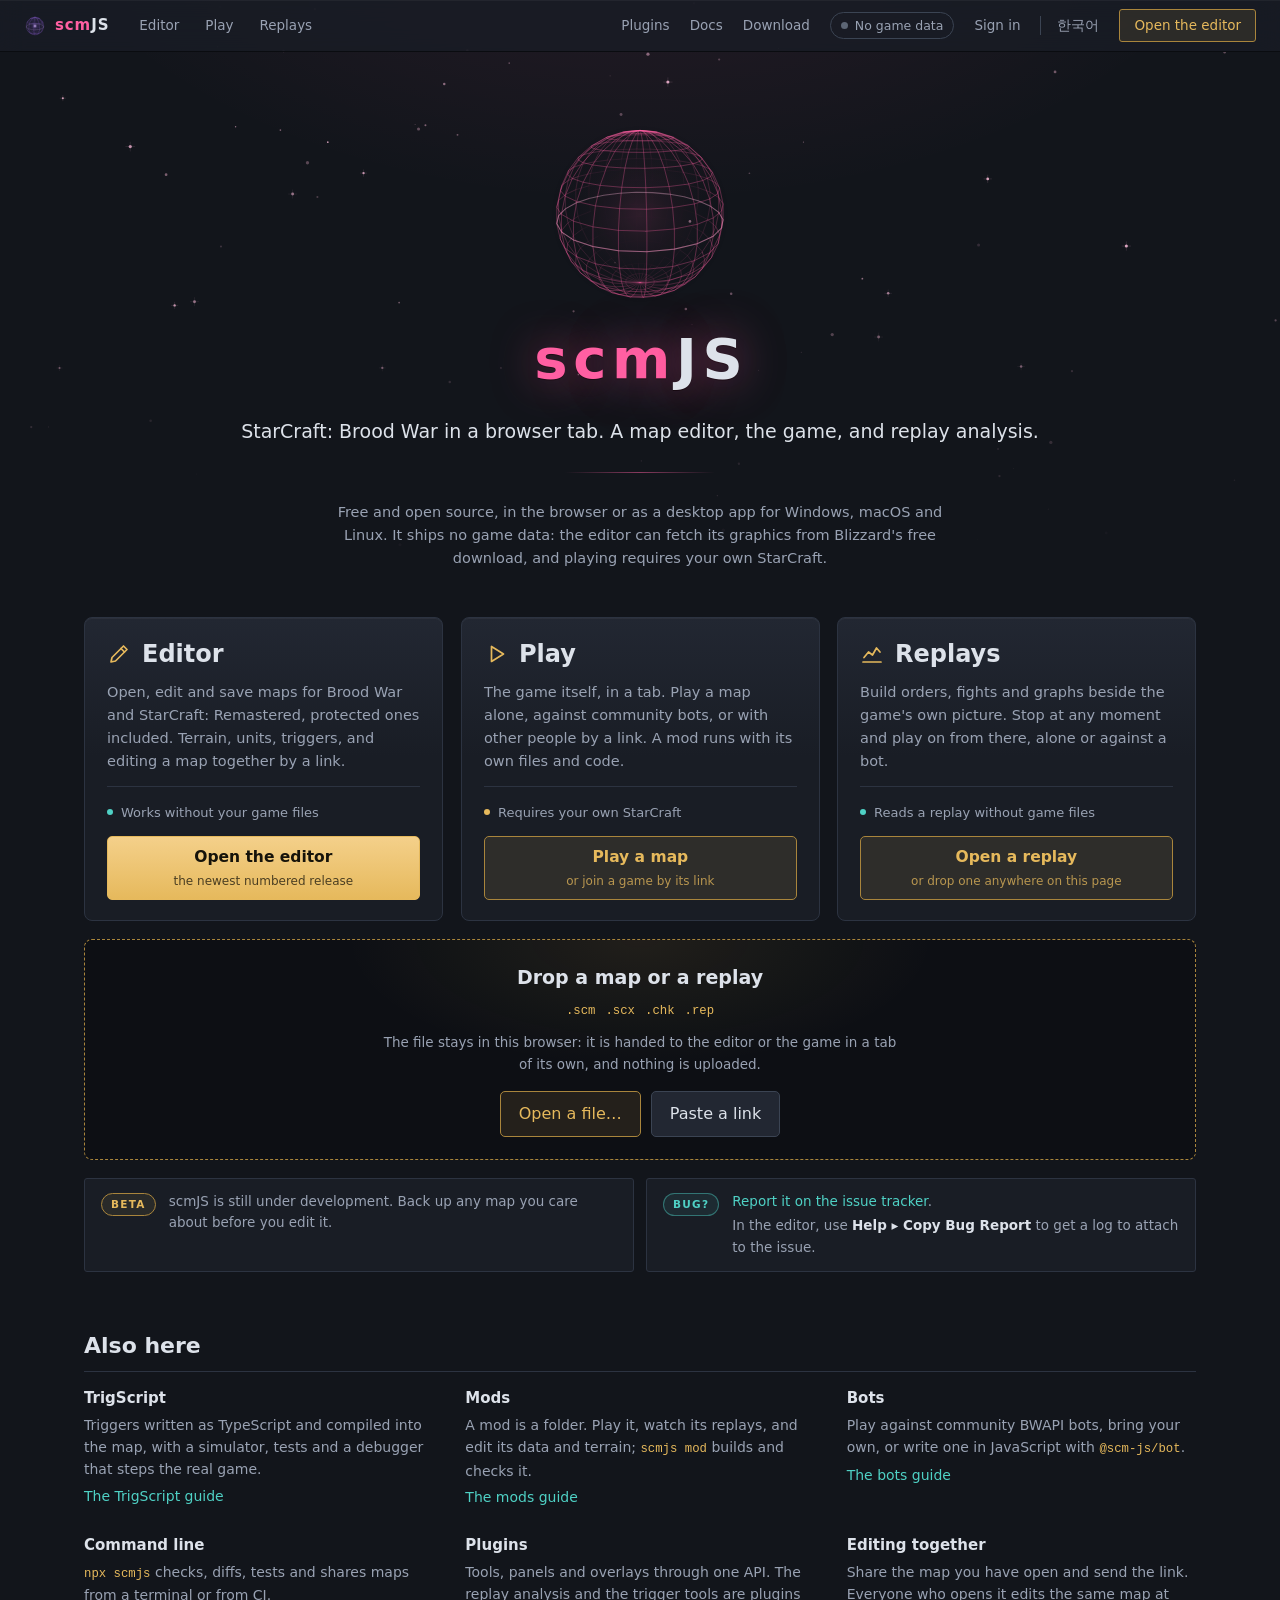
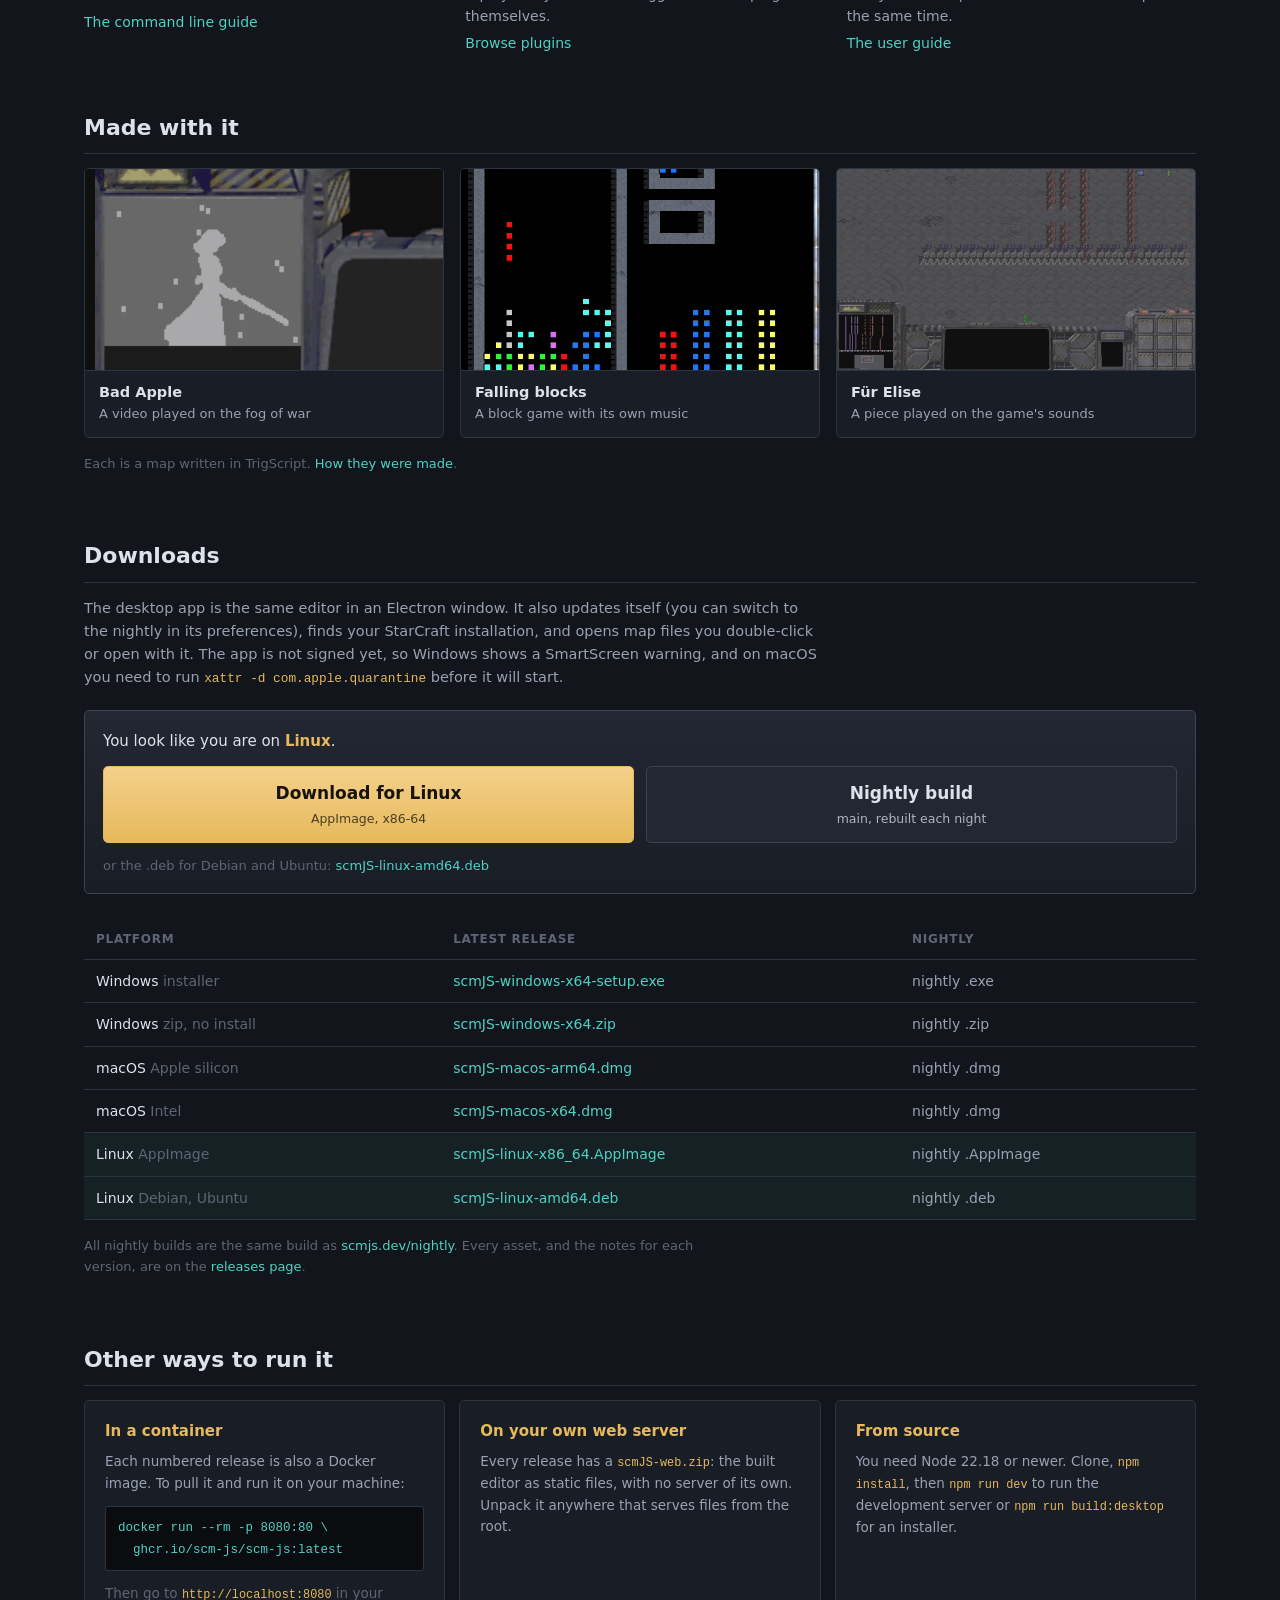
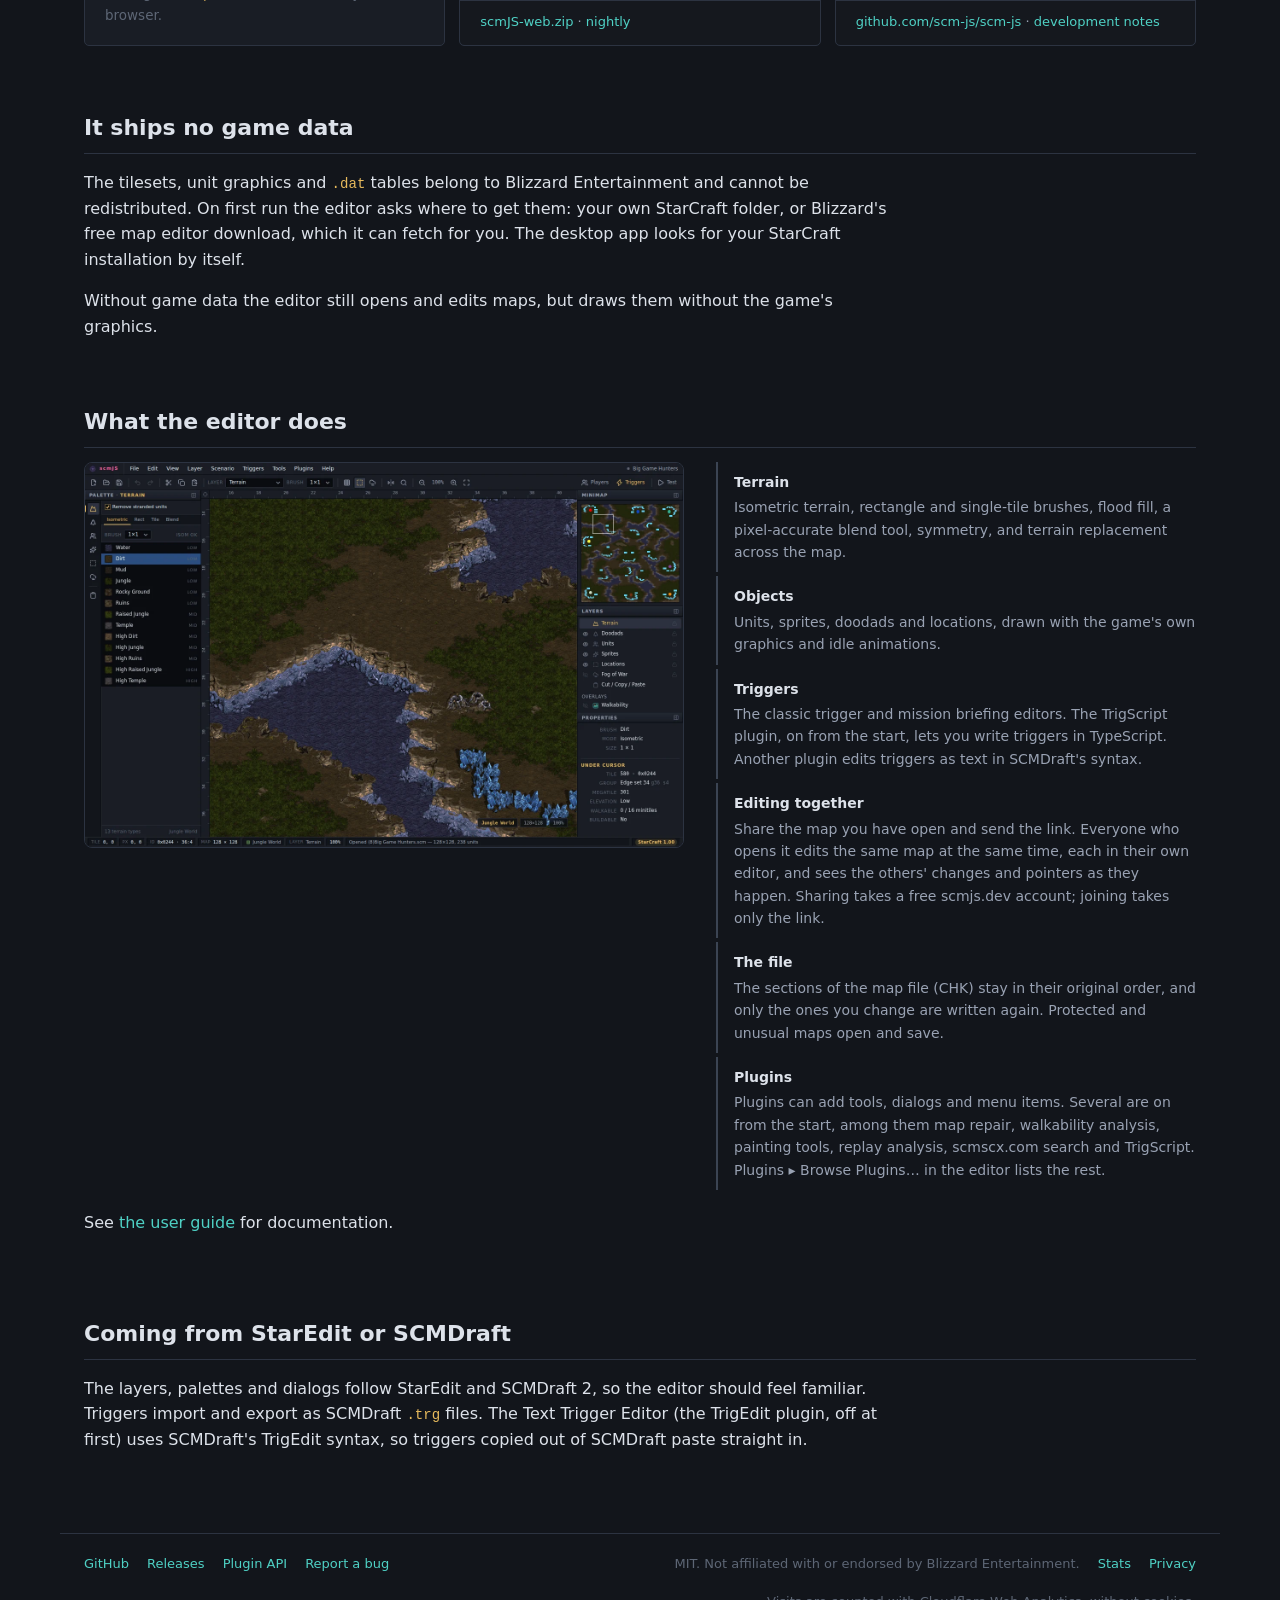
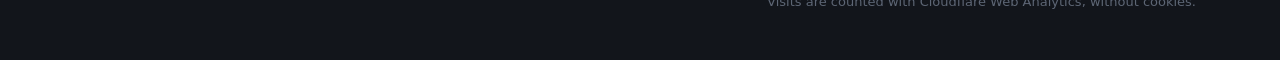
==== commit 7ccdce6f: "The Replays page is at /replay/ itself It was replay.html, which Pages serves at /replay but not at " ====
--- a/index.html
+++ b/index.html
@@ -58,7 +58,7 @@
     <script defer src="/_e.js"></script>
   </head>
   <body>
-    <!-- The top bar. Shared with plugins.html, library.html, replay.html and the ko/ pages; keep
+    <!-- The top bar. Shared with plugins.html, library.html, replay/index.html and the ko/ pages; keep
          them in step. header.js marks the door named by data-here and adds the game data item
          and the account. -->
     <nav class="topbar" data-here="">
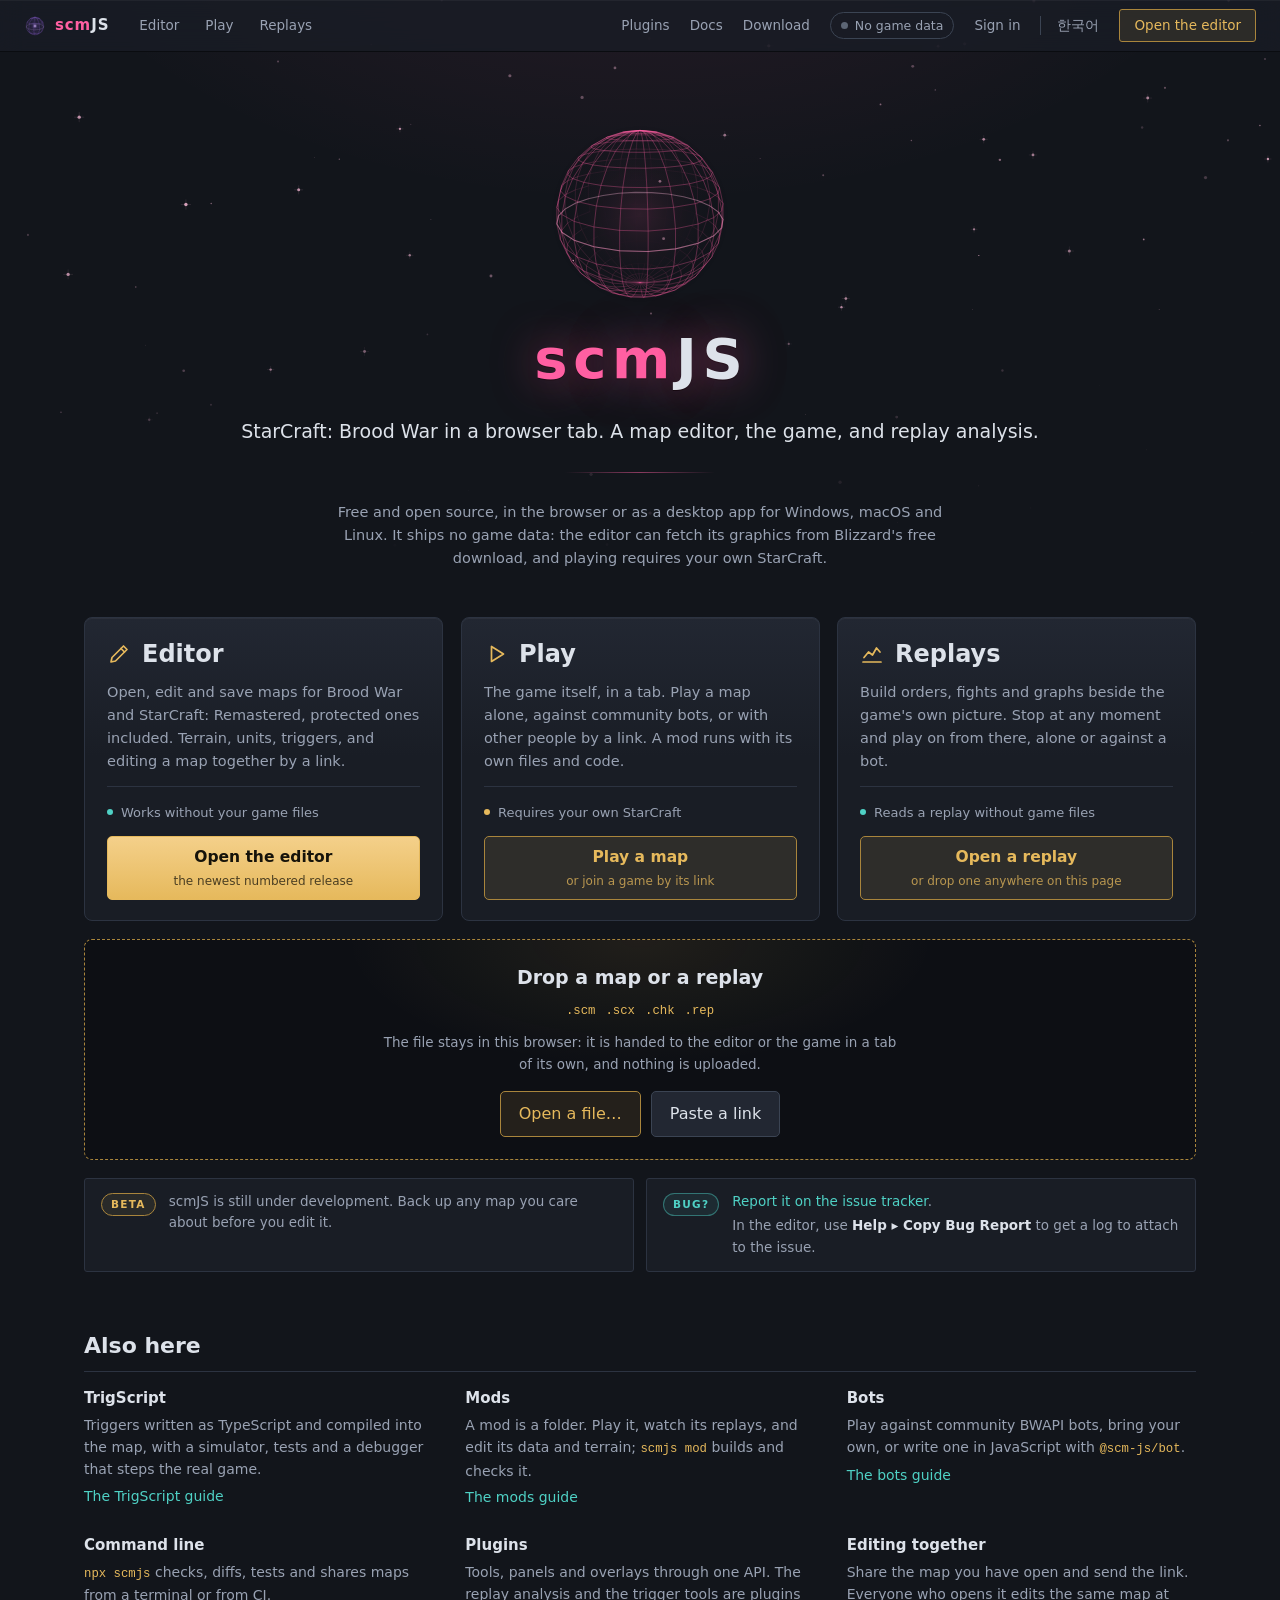
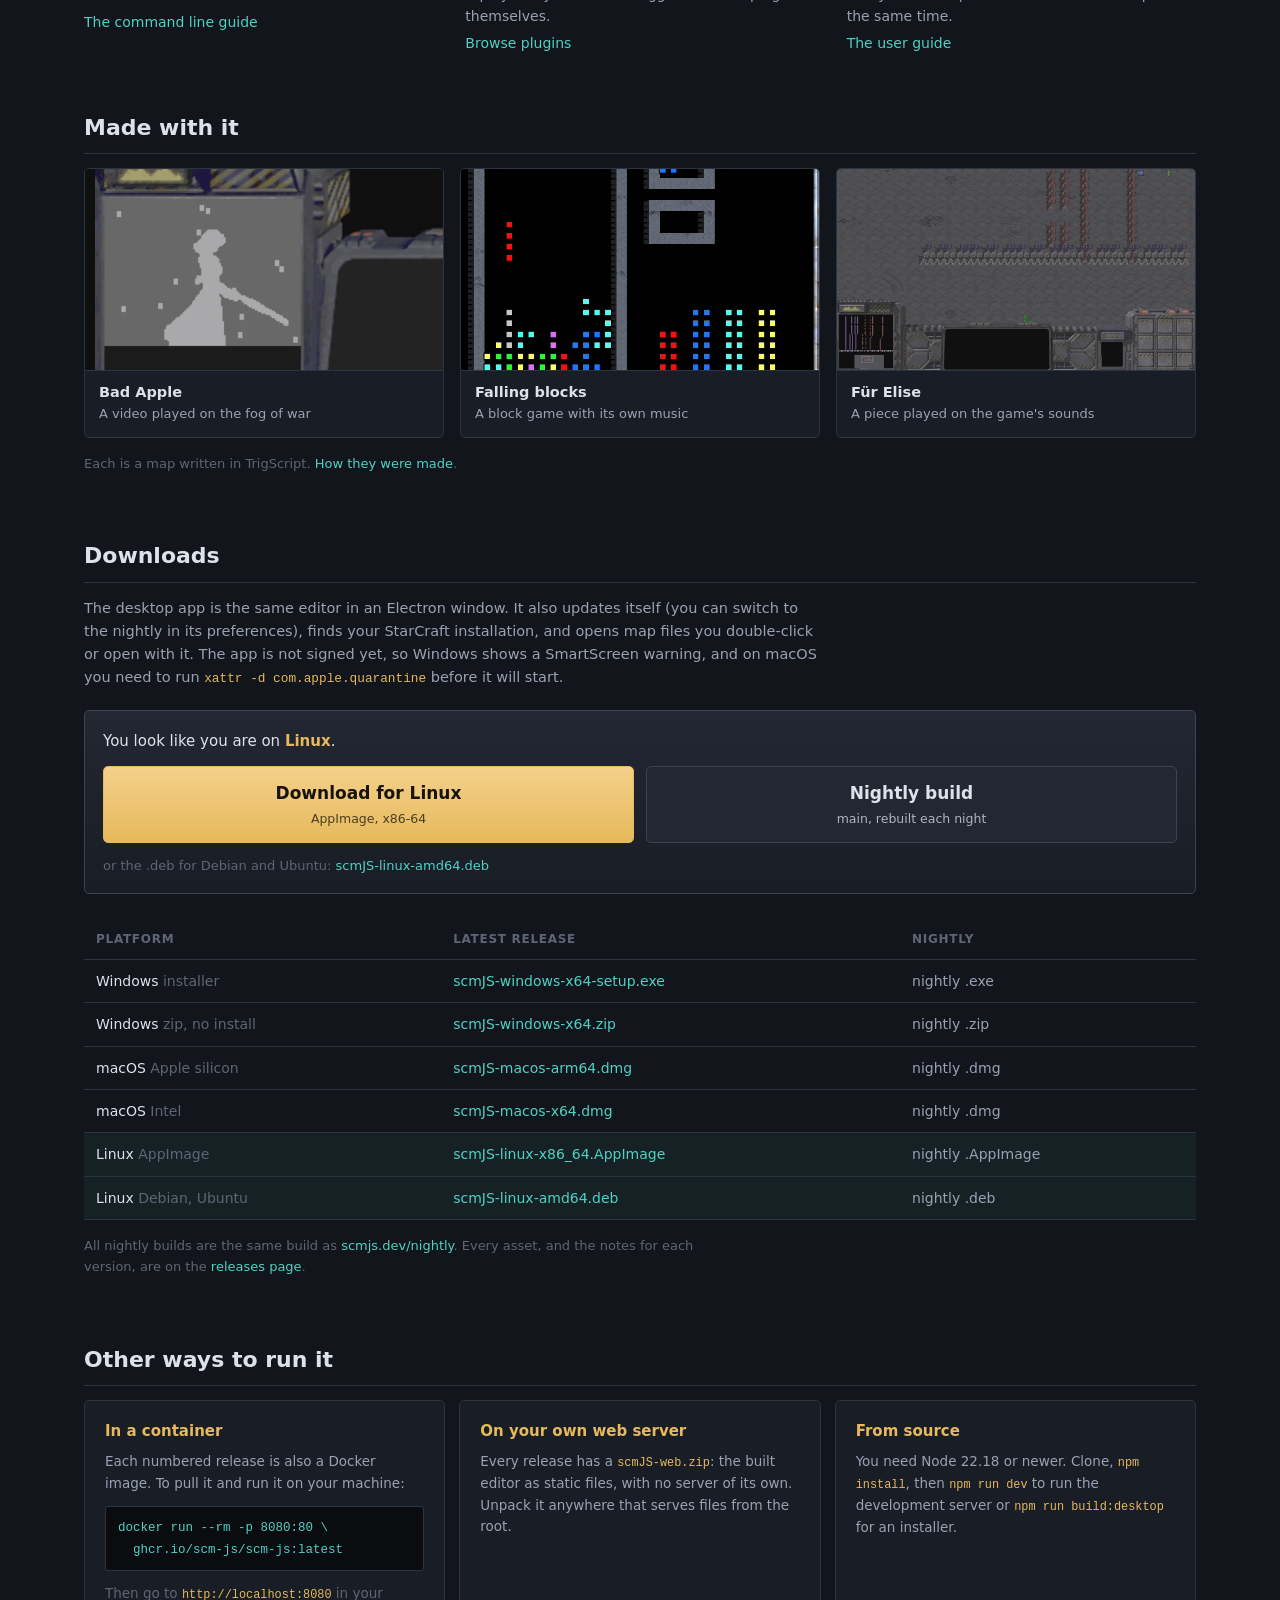
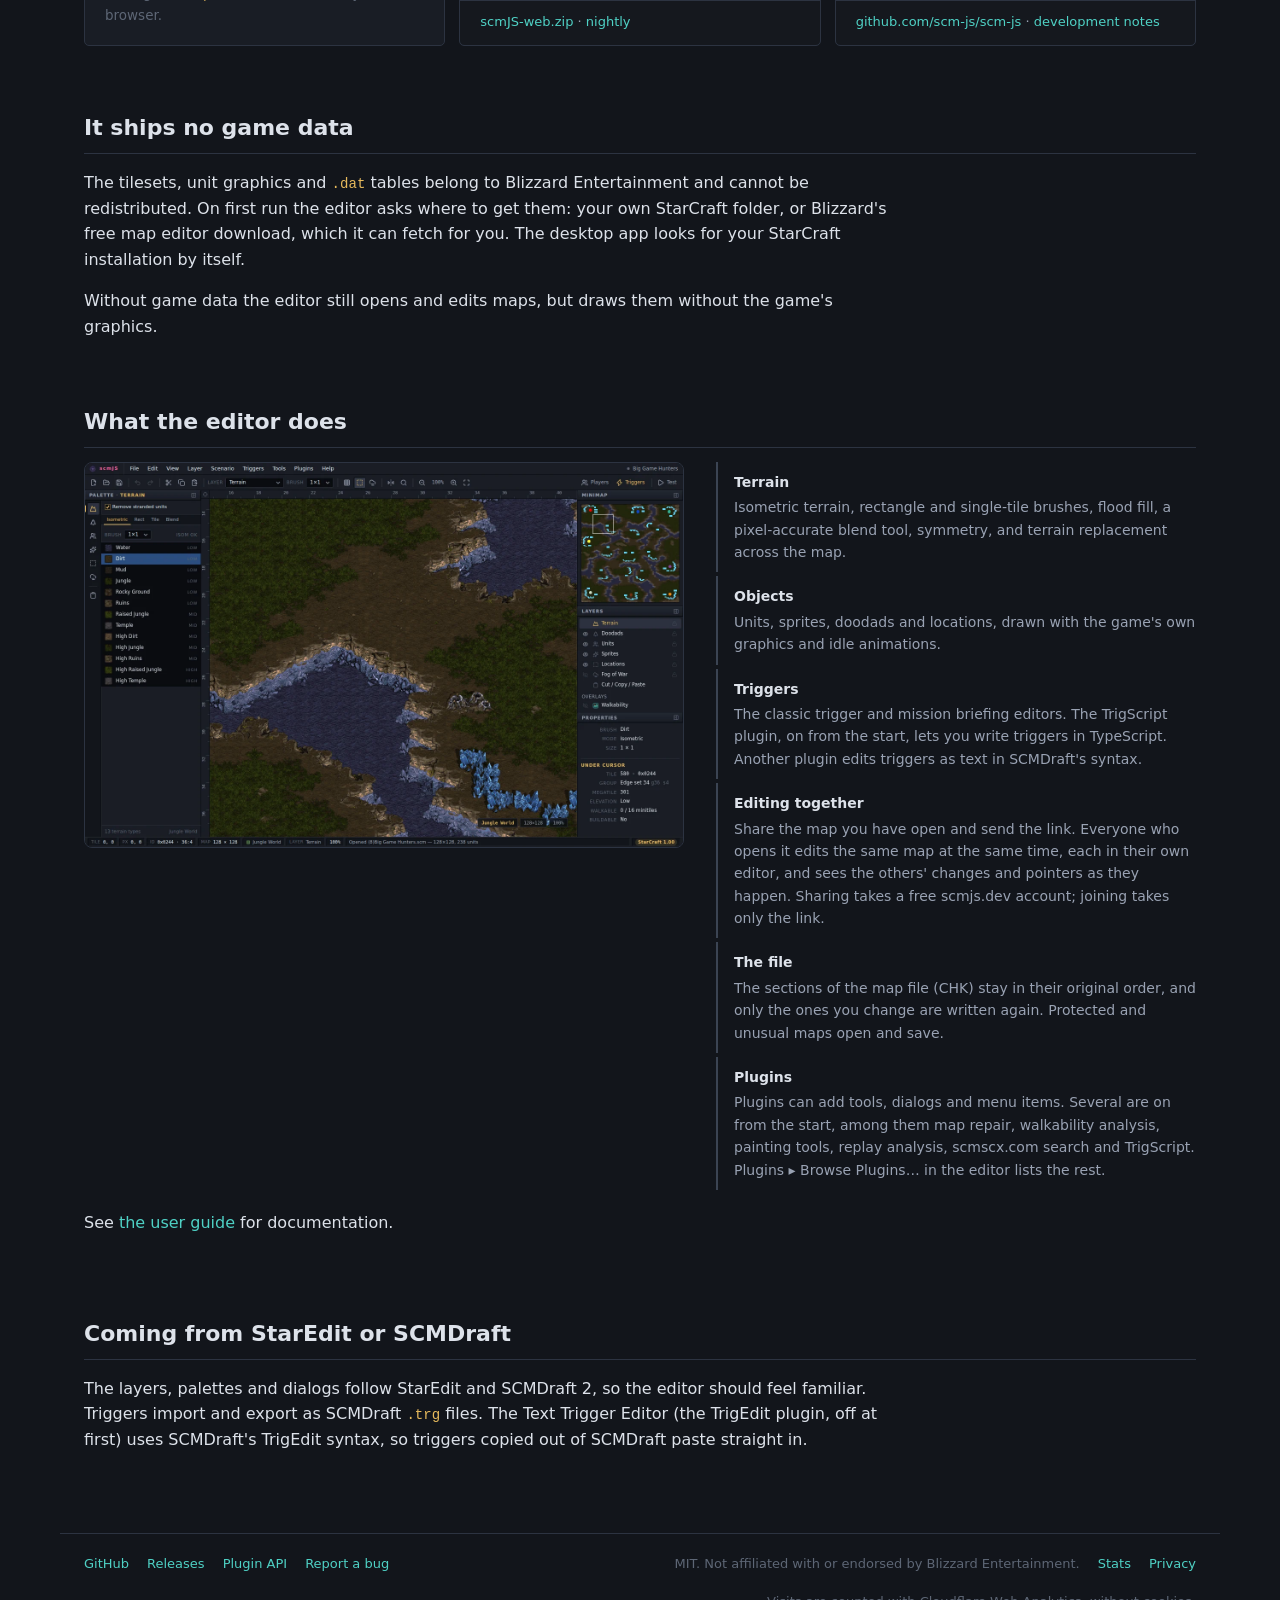
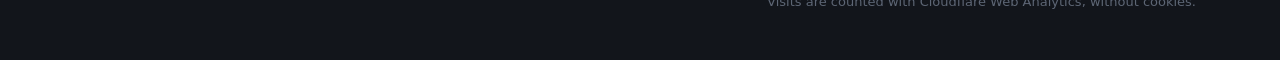
==== commit cbbfa283: "Every page names its stylesheets and scripts with a stamp Browsers keep the site's stylesheets and s" ====
--- a/index.html
+++ b/index.html
@@ -12,13 +12,13 @@
     <link rel="alternate" hreflang="en" href="https://scmjs.dev/" />
     <link rel="alternate" hreflang="ko" href="https://scmjs.dev/ko/" />
     <link rel="alternate" hreflang="x-default" href="https://scmjs.dev/" />
-    <script src="lang.js" defer></script>
-    <script src="header.js" defer></script>
-    <script src="open.js" defer></script>
+    <script src="lang.js?v=202611150642" defer></script>
+    <script src="header.js?v=202611150642" defer></script>
+    <script src="open.js?v=202611150642" defer></script>
     <link rel="icon" href="favicon.svg" type="image/svg+xml" />
-    <link rel="stylesheet" href="styles.css" />
-    <link rel="stylesheet" href="header.css" />
-    <script src="globe.js" defer></script>
+    <link rel="stylesheet" href="styles.css?v=202611150642" />
+    <link rel="stylesheet" href="header.css?v=202611150642" />
+    <script src="globe.js?v=202611150642" defer></script>
     <meta property="og:site_name" content="scmJS" />
     <meta property="og:title" content="scmJS — a StarCraft: Brood War map editor" />
     <meta
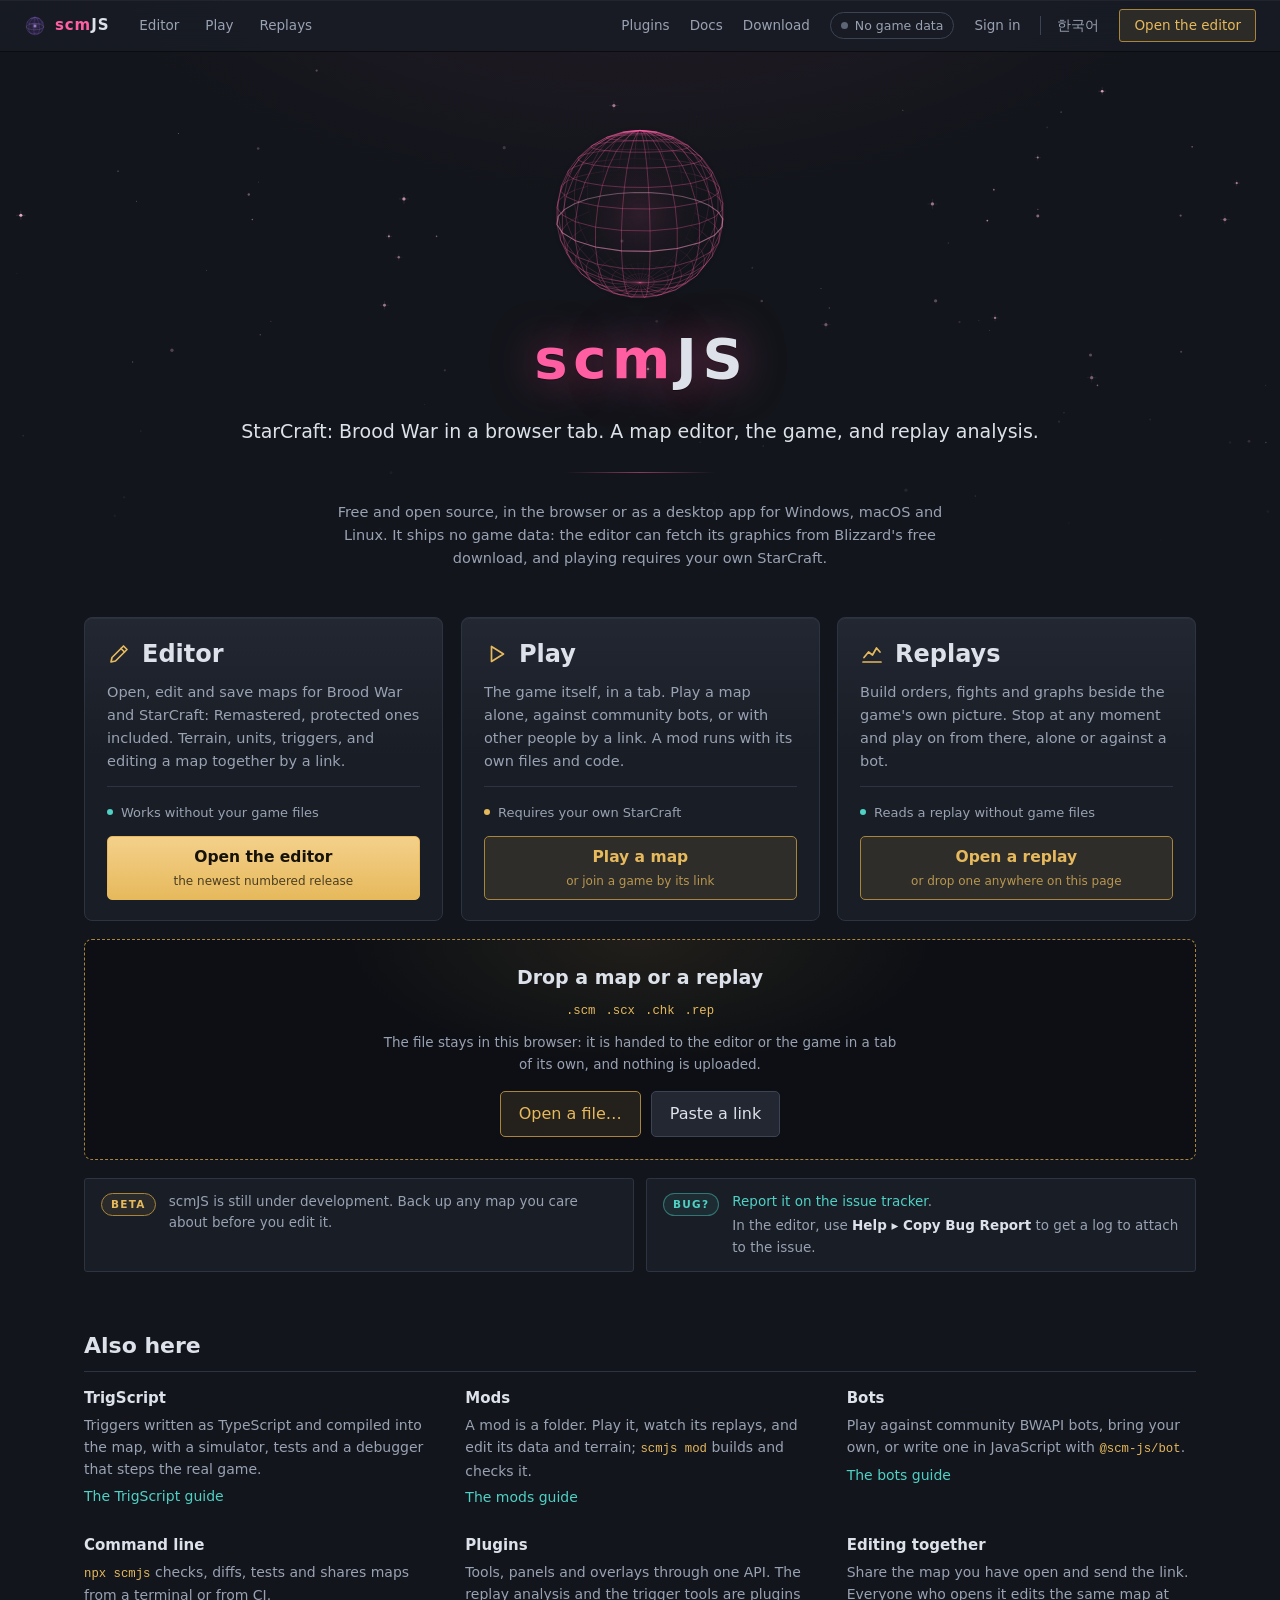
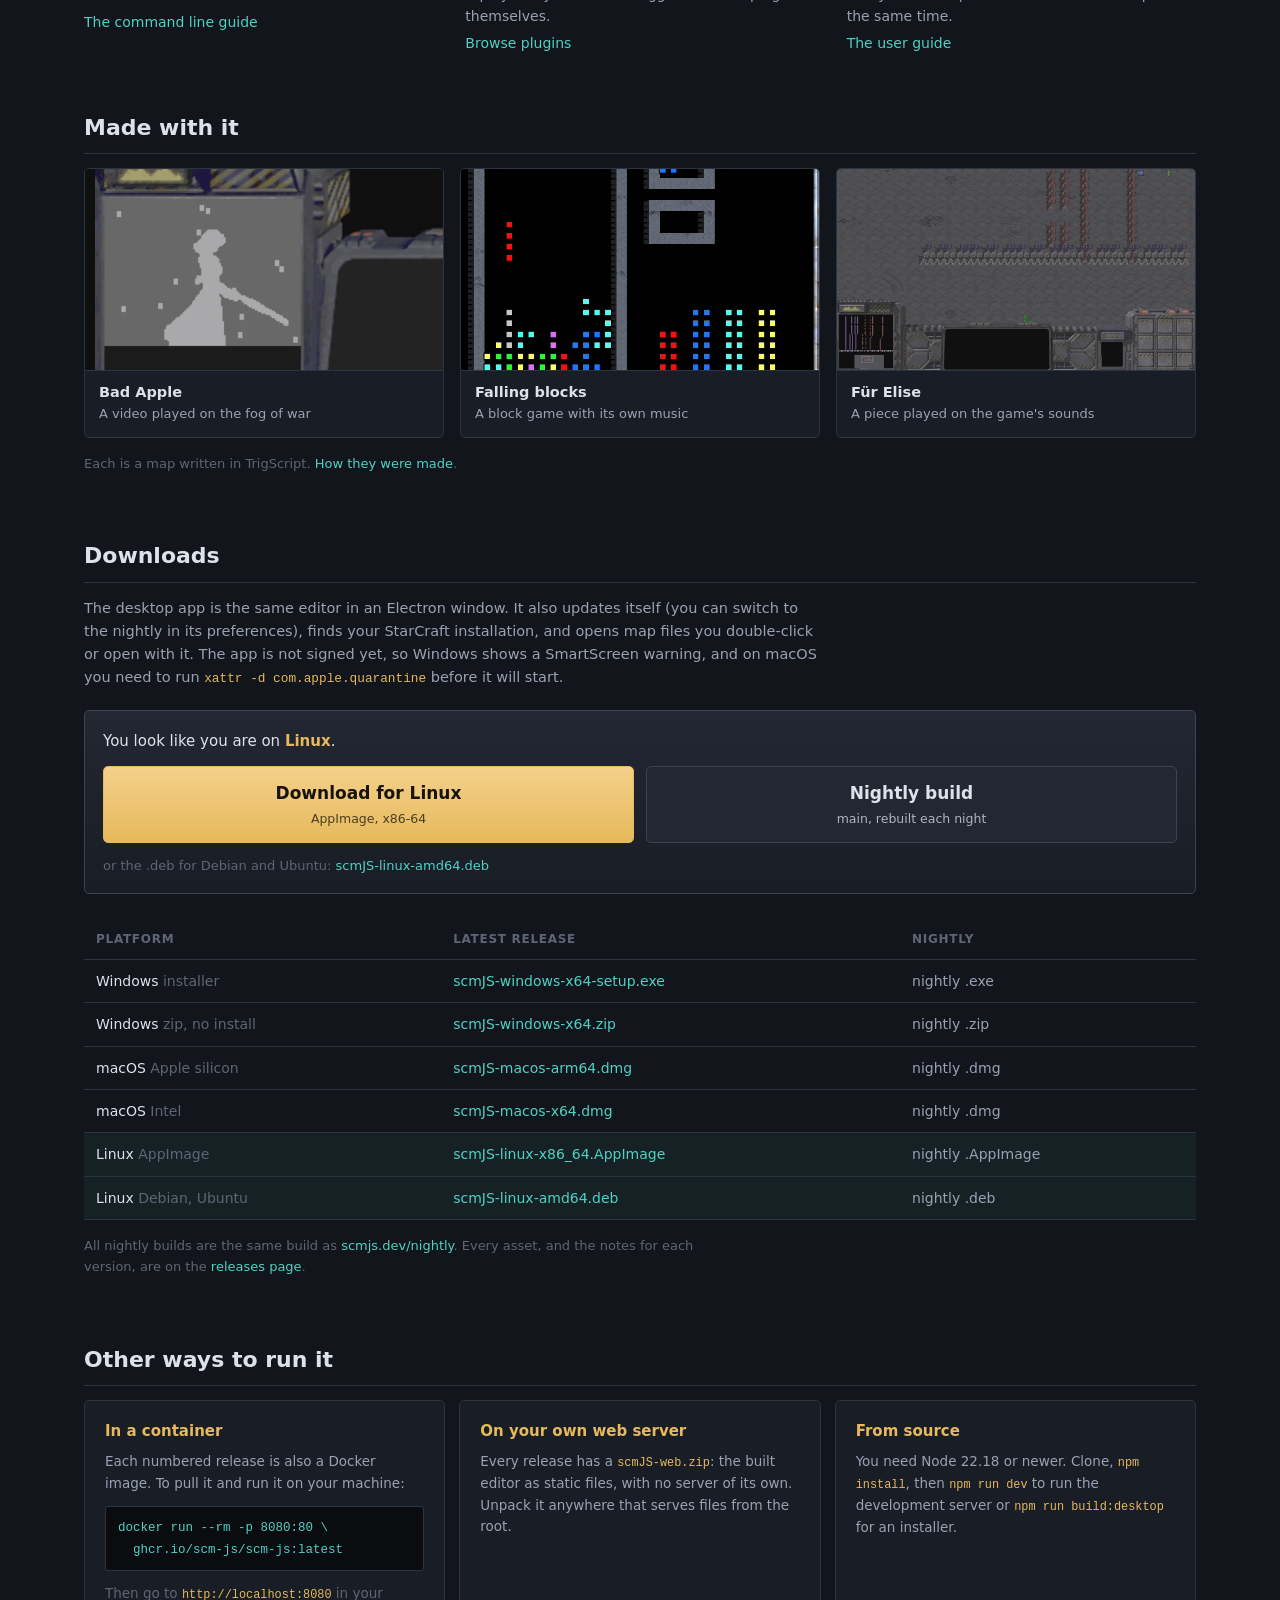
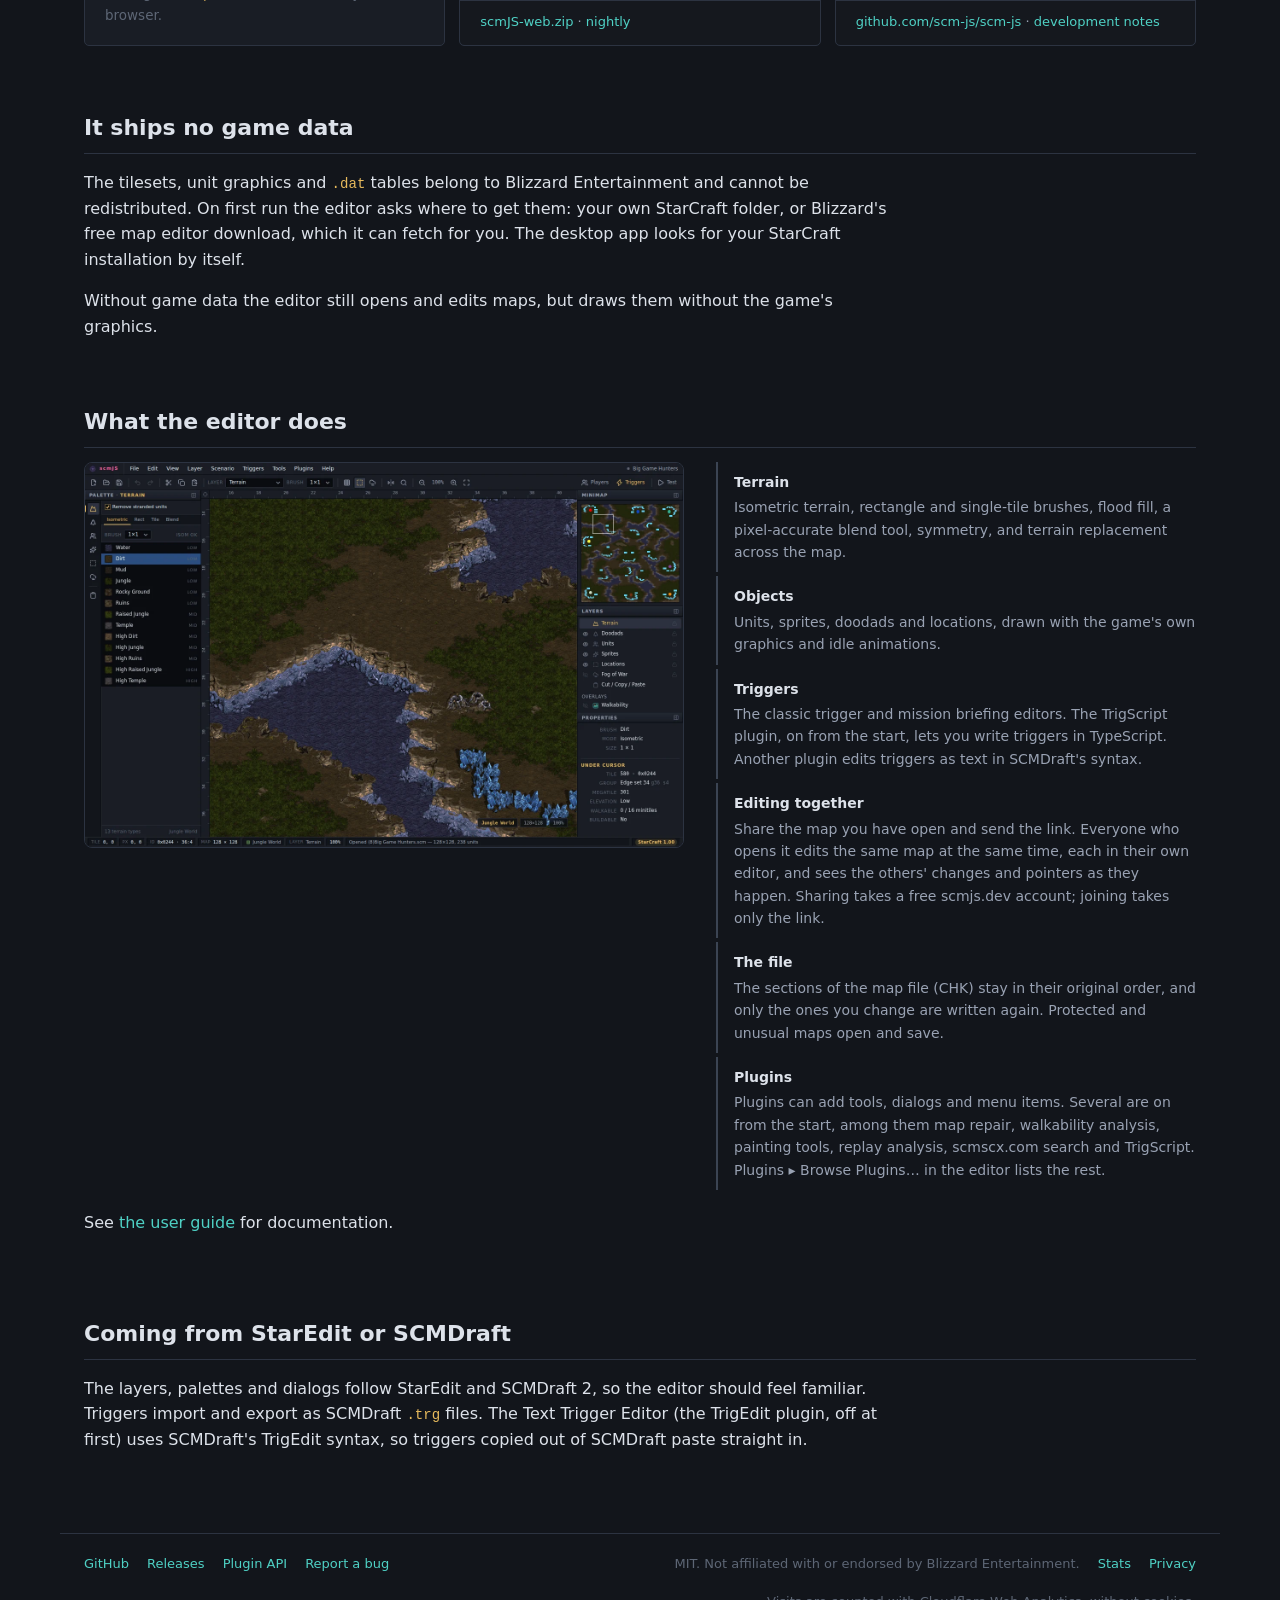
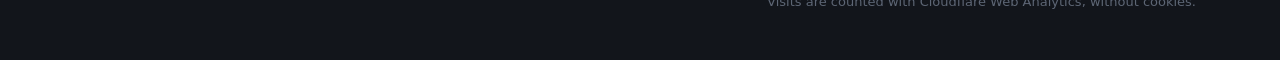
==== commit 0958edd1: "The library keeps files and copies links, and the Library and Replays pages in Korean - Library page" ====
--- a/index.html
+++ b/index.html
@@ -12,13 +12,13 @@
     <link rel="alternate" hreflang="en" href="https://scmjs.dev/" />
     <link rel="alternate" hreflang="ko" href="https://scmjs.dev/ko/" />
     <link rel="alternate" hreflang="x-default" href="https://scmjs.dev/" />
-    <script src="lang.js?v=202611150642" defer></script>
-    <script src="header.js?v=202611150642" defer></script>
-    <script src="open.js?v=202611150642" defer></script>
+    <script src="lang.js?v=202611150702" defer></script>
+    <script src="header.js?v=202611150702" defer></script>
+    <script src="open.js?v=202611150702" defer></script>
     <link rel="icon" href="favicon.svg" type="image/svg+xml" />
-    <link rel="stylesheet" href="styles.css?v=202611150642" />
-    <link rel="stylesheet" href="header.css?v=202611150642" />
-    <script src="globe.js?v=202611150642" defer></script>
+    <link rel="stylesheet" href="styles.css?v=202611150702" />
+    <link rel="stylesheet" href="header.css?v=202611150702" />
+    <script src="globe.js?v=202611150702" defer></script>
     <meta property="og:site_name" content="scmJS" />
     <meta property="og:title" content="scmJS — a StarCraft: Brood War map editor" />
     <meta
--- a/styles.css
+++ b/styles.css
@@ -736,6 +736,7 @@
 }
 .page-top p { margin: 6px 0 0; max-width: 62ch; color: var(--text-dim); font-size: 15px; }
 .meter { margin-left: auto; min-width: 230px; display: grid; gap: 6px; color: var(--text-dim); font-size: 13px; }
+.meter[hidden] { display: none; }
 .meter div { height: 5px; border-radius: 3px; background: var(--bg-4); overflow: hidden; }
 .meter i { display: block; height: 100%; background: linear-gradient(90deg, var(--gold-dim), var(--gold)); }
 .mono { font-family: var(--font-mono); font-variant-numeric: tabular-nums; }
@@ -781,6 +782,18 @@
 .empty strong { display: block; margin-bottom: 4px; color: var(--text); font-size: 17px; font-weight: 600; }
 .empty .btn { margin-top: 14px; }
 .row-says { color: var(--text-dim); font-size: 13px; }
+.row-link { color: var(--gold); font-size: 12.5px; user-select: all; }
+/* The line above the library's list: a file being kept, kept, or why it was not. Progress and
+   success are quiet; a refusal is plain text, never an alarm colour. */
+.lib-says { margin: -8px 0 14px; color: var(--text); font-size: 13.5px; }
+.lib-says.is-quiet { color: var(--text-dim); }
+.lib-says[hidden] { display: none; }
+/* A file over the library page: the list (or the sign-in note) is where it lands. */
+.lib-dragging #library, .lib-dragging #signed-out { outline: 1px dashed var(--gold); outline-offset: 6px; border-radius: var(--radius-lg); }
+/* A row just kept: marked for a moment, then let go of slowly. */
+.rows tr.is-new td { background: rgba(230, 185, 92, 0.1); }
+.rows tr.is-new td:first-child { box-shadow: inset 2px 0 0 var(--gold); }
+.rows tr.was-new td { transition: background-color 1.5s ease, box-shadow 1.5s ease; }
 
 @media (max-width: 900px) {
   .notices { grid-template-columns: 1fr; }
@@ -793,4 +806,20 @@
   .drop .btn { min-width: 0; }
   .lib-tools .field { width: 130px; }
   .page-top h1 { font-size: 26px; }
-}
+  /* A phone: each row is its name, a line of the rest, and its buttons under them, so the
+     buttons are in view without scrolling the table. A row with no link leaves "none" out. */
+  .rows table { min-width: 0; }
+  .rows thead { display: none; }
+  .rows tr { display: flex; flex-wrap: wrap; align-items: baseline; padding: 11px 8px; border-bottom: 1px solid var(--border); }
+  .rows tr:hover td { background: none; }
+  .rows td { padding: 0; border: 0; font-size: 13px; }
+  .rows td.name { flex: 1 0 100%; padding-bottom: 3px; font-size: 14.5px; }
+  .rows td.is-none { display: none; }
+  .rows td:not(.name):not(.r):not(:nth-last-child(2))::after { content: "·"; margin: 0 7px; color: var(--text-faint); }
+  .rows td.r { flex: 1 0 100%; padding-top: 9px; text-align: left; white-space: normal; }
+  .rows td.r .btn { margin-bottom: 4px; }
+  .rows td.r .row-says:not(:empty) { display: block; margin-bottom: 6px; }
+  .rows tr.is-new { background: rgba(230, 185, 92, 0.1); box-shadow: inset 2px 0 0 var(--gold); }
+  .rows tr.is-new td, .rows tr.is-new td:first-child { background: none; box-shadow: none; }
+  .rows tr.was-new { transition: background-color 1.5s ease, box-shadow 1.5s ease; }
+}
--- a/header.css
+++ b/header.css
@@ -186,4 +186,10 @@
   .topbar-links a.topbar-data { padding: 6px; }
   .topbar-links a.lang-switch { padding-left: 12px; }
   .topbar-account-name { max-width: 84px; }
+  .topbar-links a.lang-switch { white-space: nowrap; }
 }
+@media (max-width: 440px) {
+  /* A phone: the account is its initial, so the bar fits beside the language switch. */
+  .topbar-account-name { display: none; }
+  .topbar-account-button.is-in { padding: 3px; }
+}
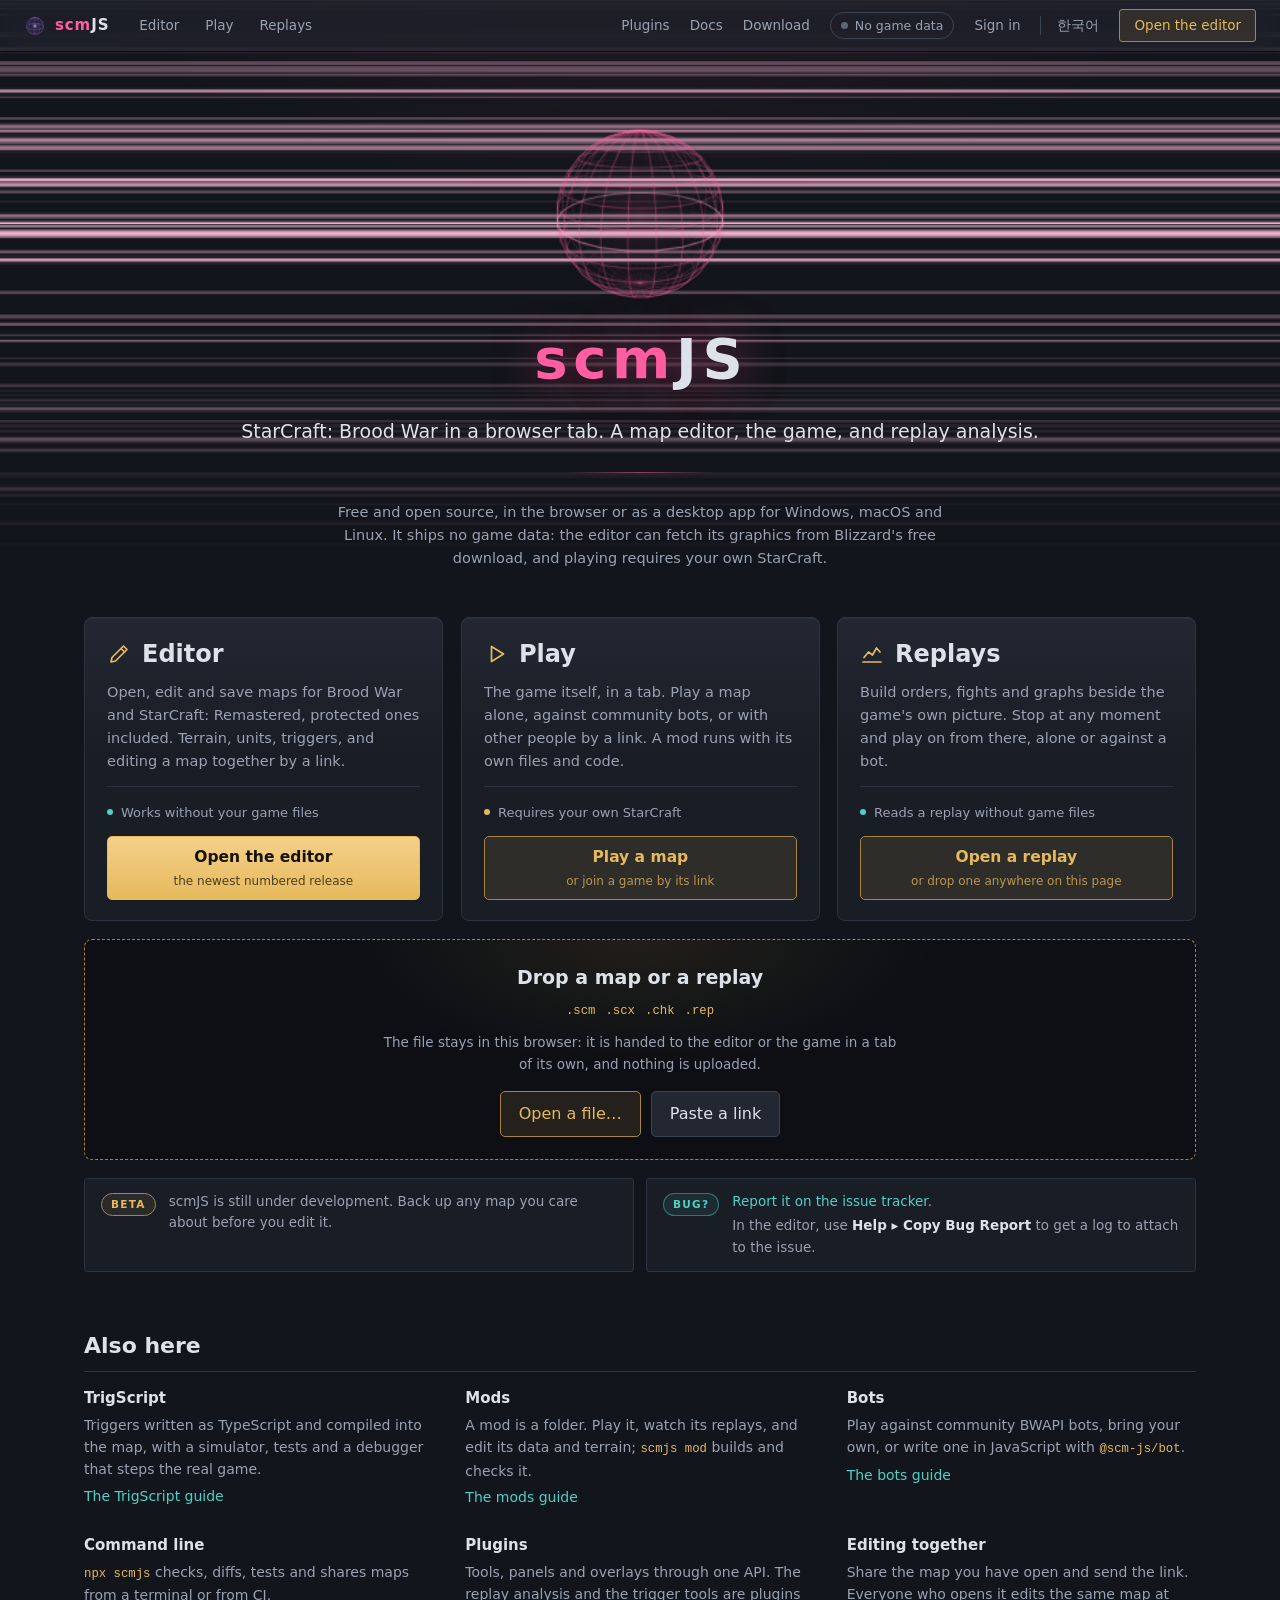
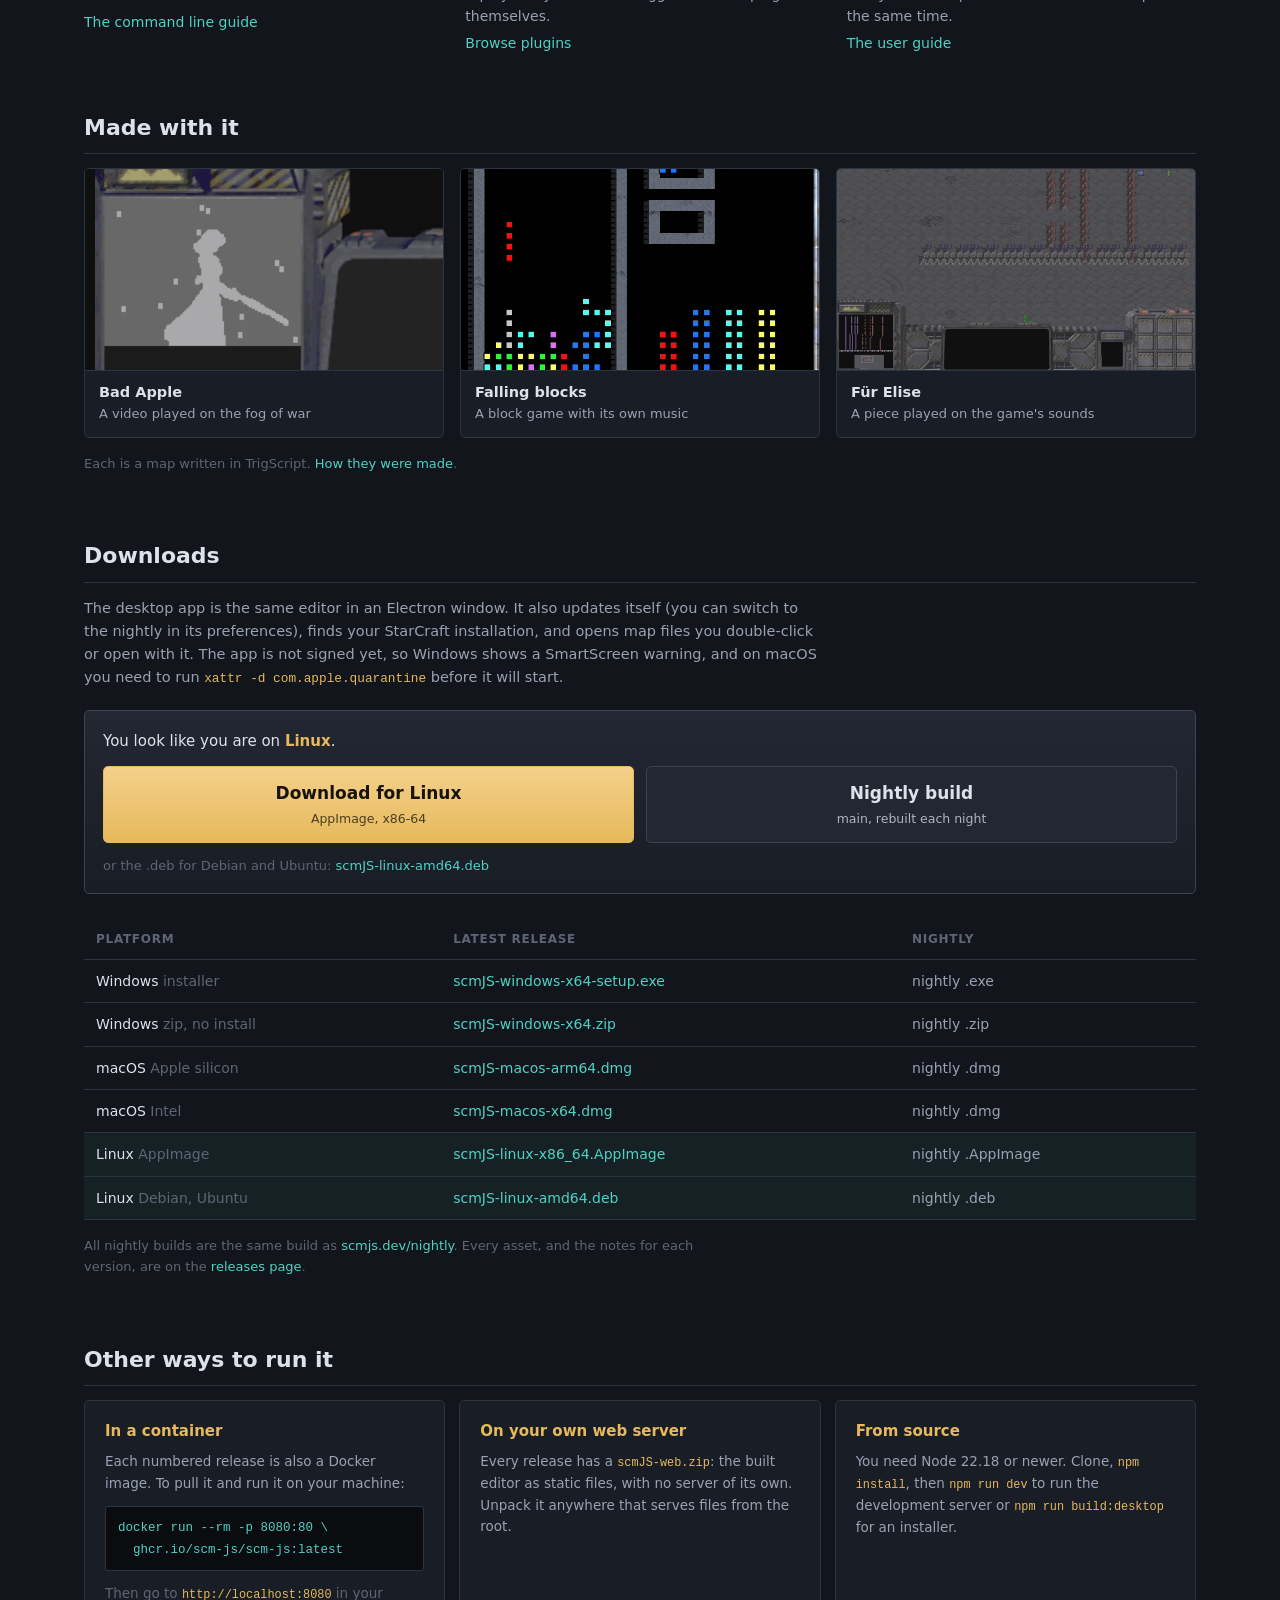
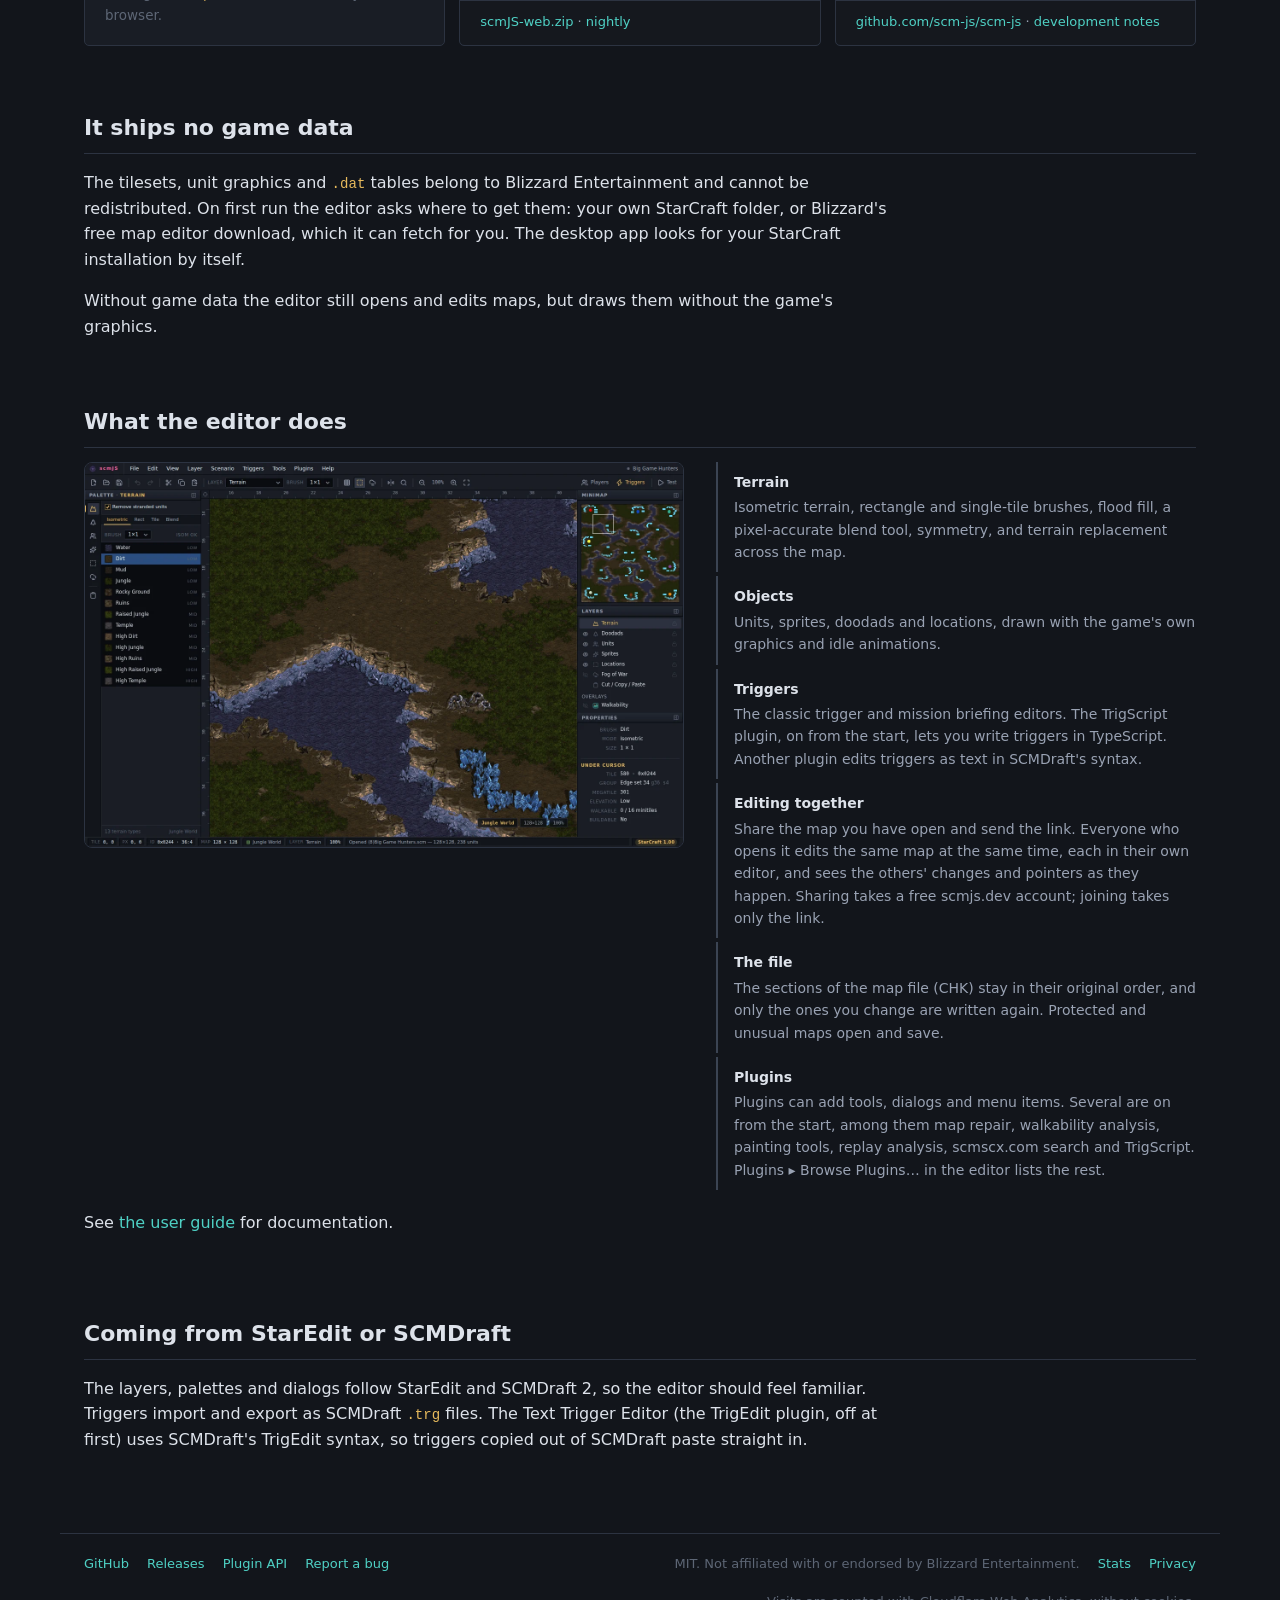
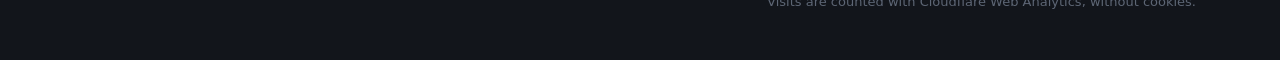
==== commit 0bcc68f3: "Stats page: the game page's games, bots, mods and replays; privacy says what the game page and the r" ====
--- a/index.html
+++ b/index.html
@@ -12,13 +12,13 @@
     <link rel="alternate" hreflang="en" href="https://scmjs.dev/" />
     <link rel="alternate" hreflang="ko" href="https://scmjs.dev/ko/" />
     <link rel="alternate" hreflang="x-default" href="https://scmjs.dev/" />
-    <script src="lang.js?v=202611150702" defer></script>
-    <script src="header.js?v=202611150702" defer></script>
-    <script src="open.js?v=202611150702" defer></script>
+    <script src="lang.js?v=202611160541" defer></script>
+    <script src="header.js?v=202611160541" defer></script>
+    <script src="open.js?v=202611160541" defer></script>
     <link rel="icon" href="favicon.svg" type="image/svg+xml" />
-    <link rel="stylesheet" href="styles.css?v=202611150702" />
-    <link rel="stylesheet" href="header.css?v=202611150702" />
-    <script src="globe.js?v=202611150702" defer></script>
+    <link rel="stylesheet" href="styles.css?v=202611160541" />
+    <link rel="stylesheet" href="header.css?v=202611160541" />
+    <script src="globe.js?v=202611160541" defer></script>
     <meta property="og:site_name" content="scmJS" />
     <meta property="og:title" content="scmJS — a StarCraft: Brood War map editor" />
     <meta
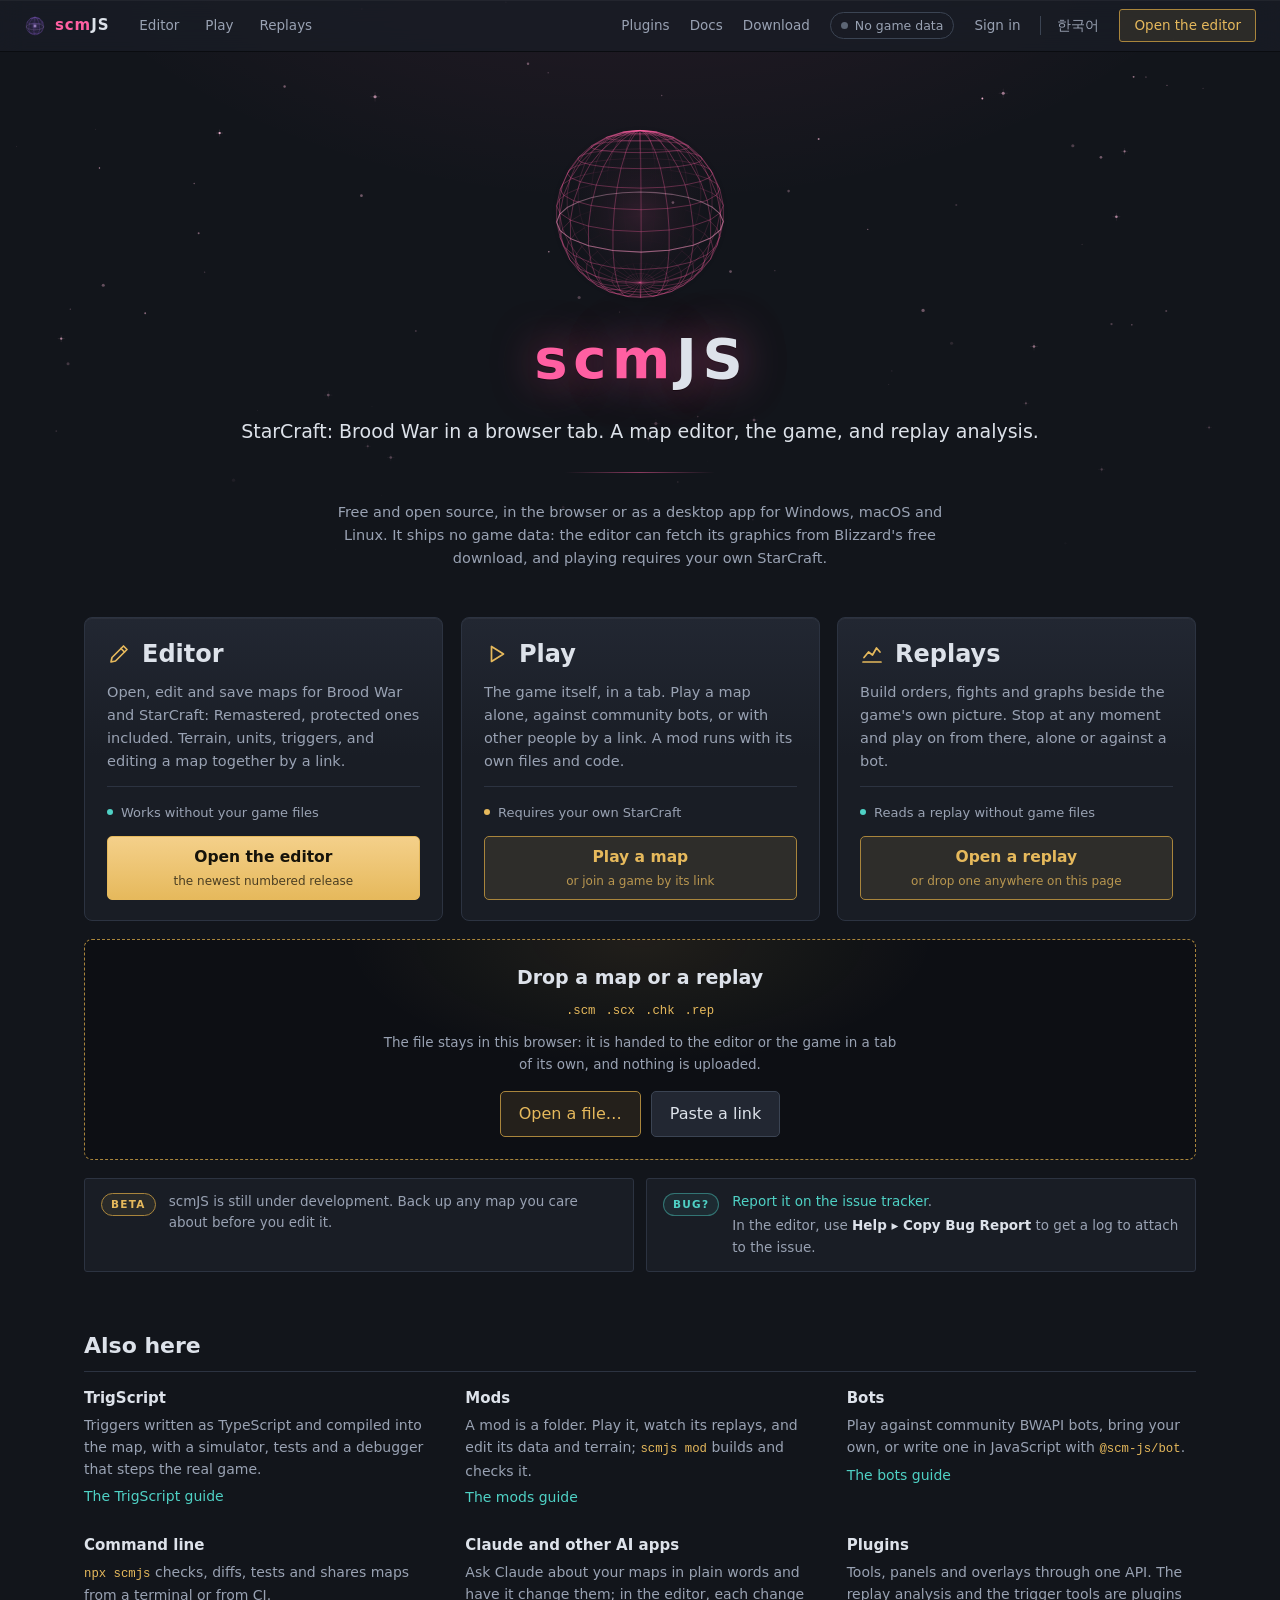
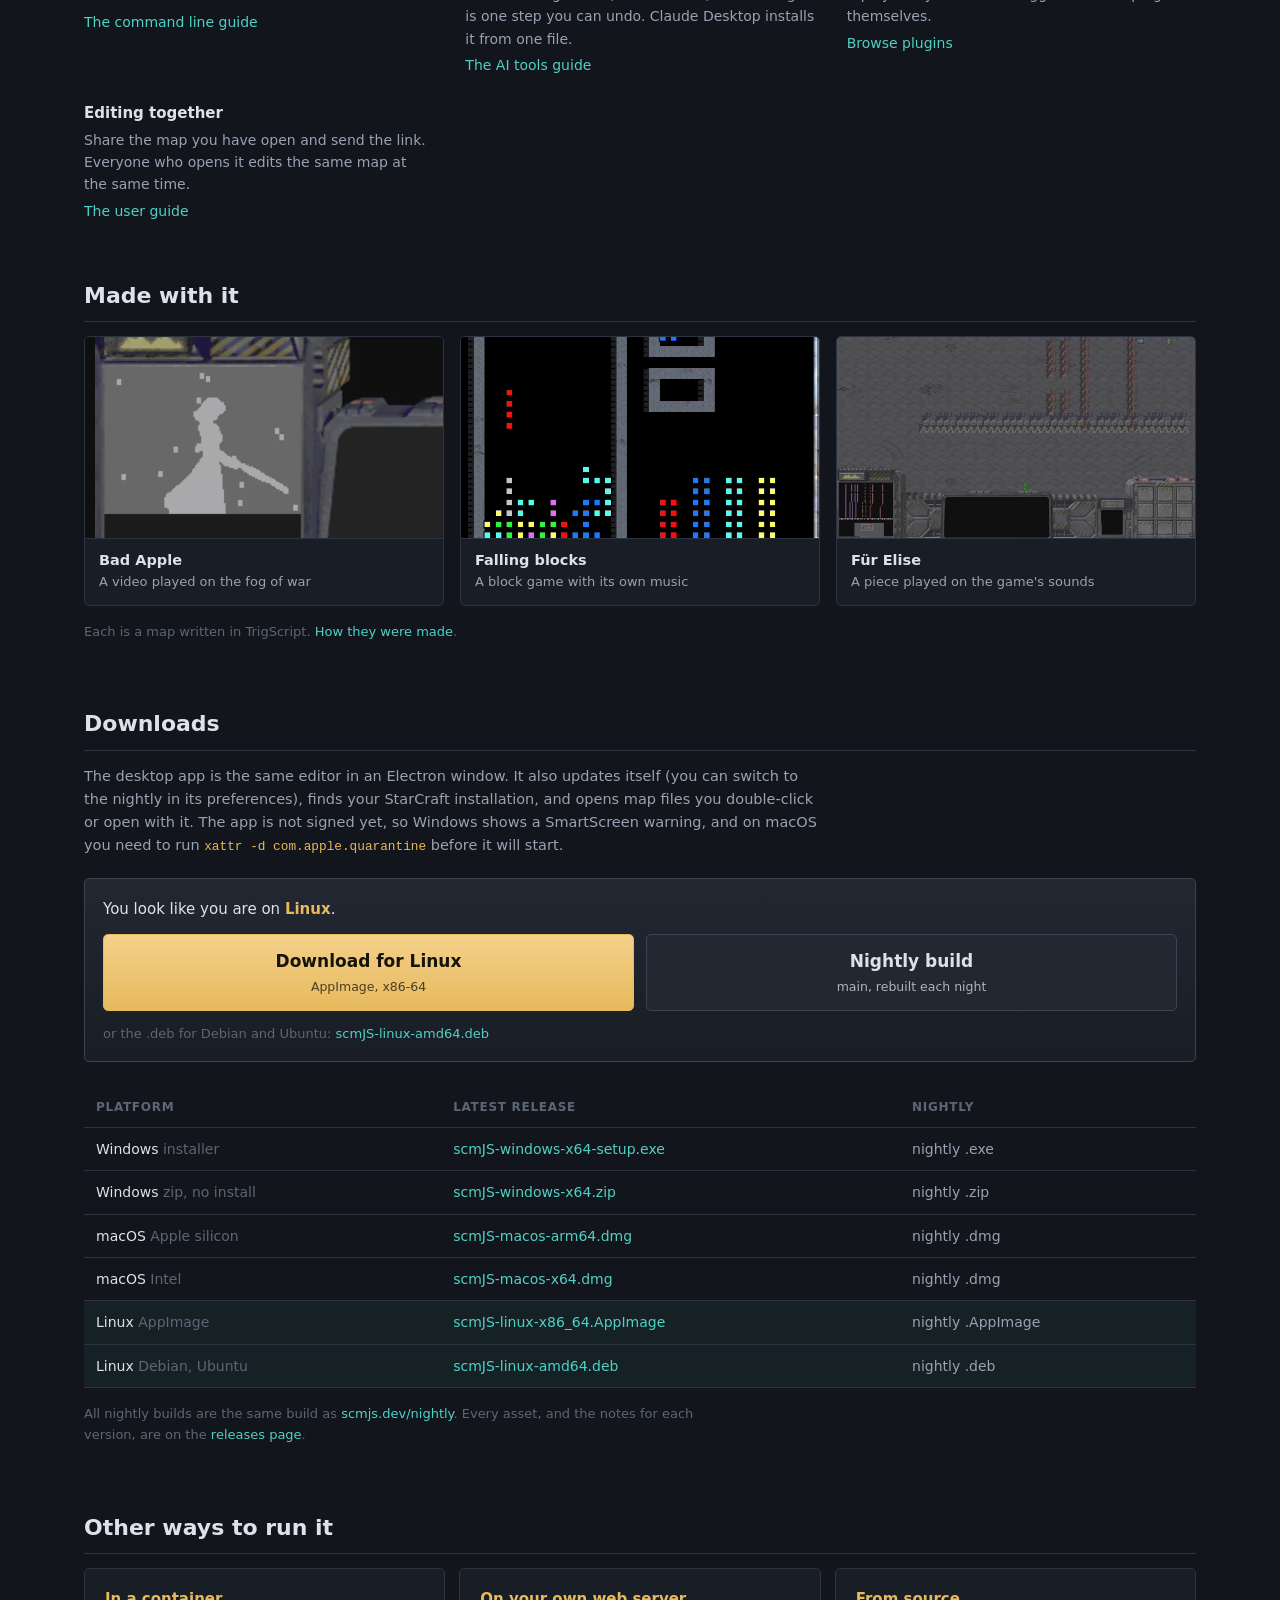
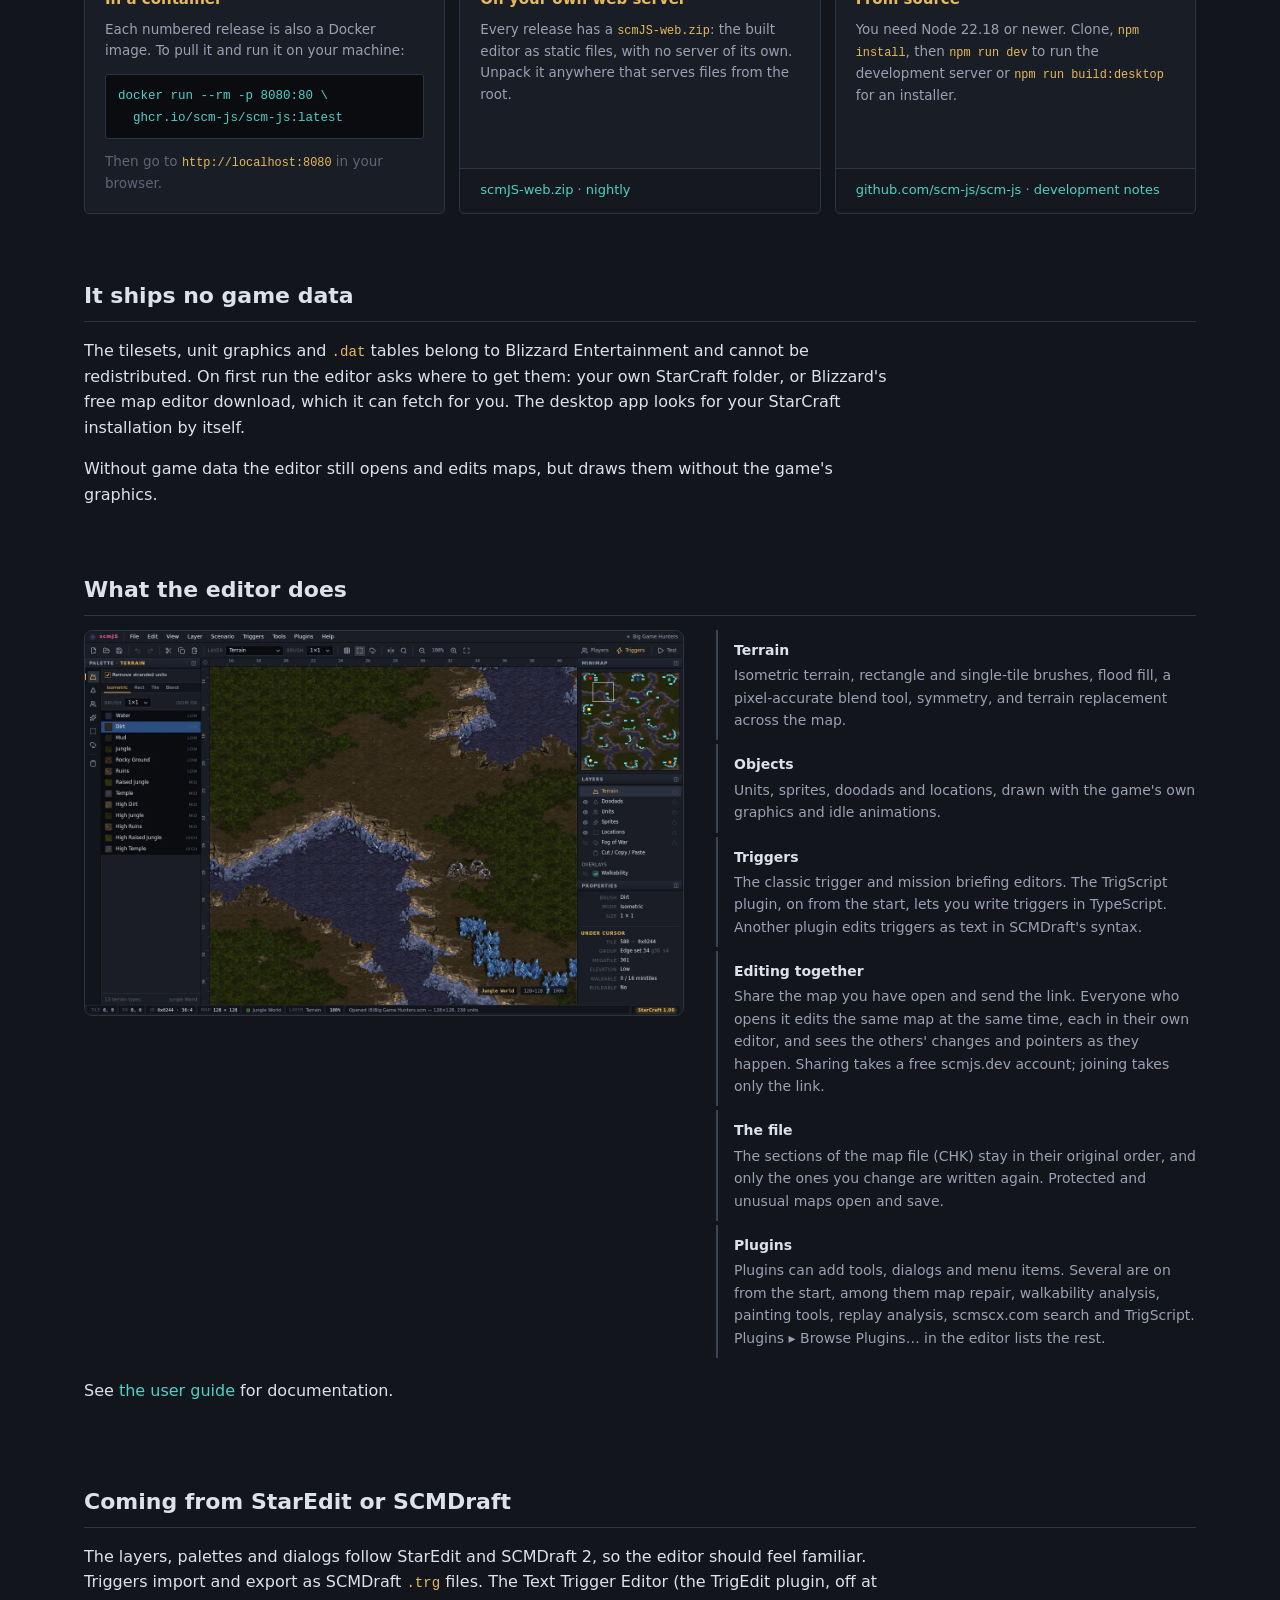
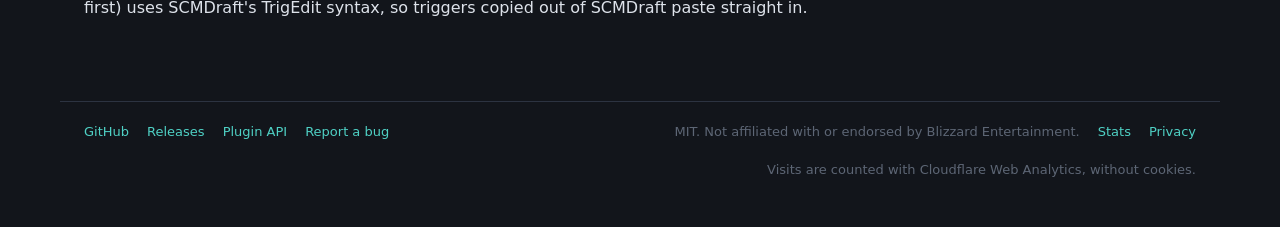
==== commit b0130e62: "Also here: Claude and other AI apps, in English and Korean A card beside the command line's that poi" ====
--- a/index.html
+++ b/index.html
@@ -212,6 +212,11 @@
             <a href="https://docs.scmjs.dev/cli/">The command line guide</a>
           </div>
           <div>
+            <h3>Claude and other AI apps</h3>
+            <p>Ask Claude about your maps in plain words and have it change them; in the editor, each change is one step you can undo. Claude Desktop installs it from one file.</p>
+            <a href="https://docs.scmjs.dev/ai-tools/">The AI tools guide</a>
+          </div>
+          <div>
             <h3>Plugins</h3>
             <p>Tools, panels and overlays through one API. The replay analysis and the trigger tools are plugins themselves.</p>
             <a href="plugins.html">Browse plugins</a>
